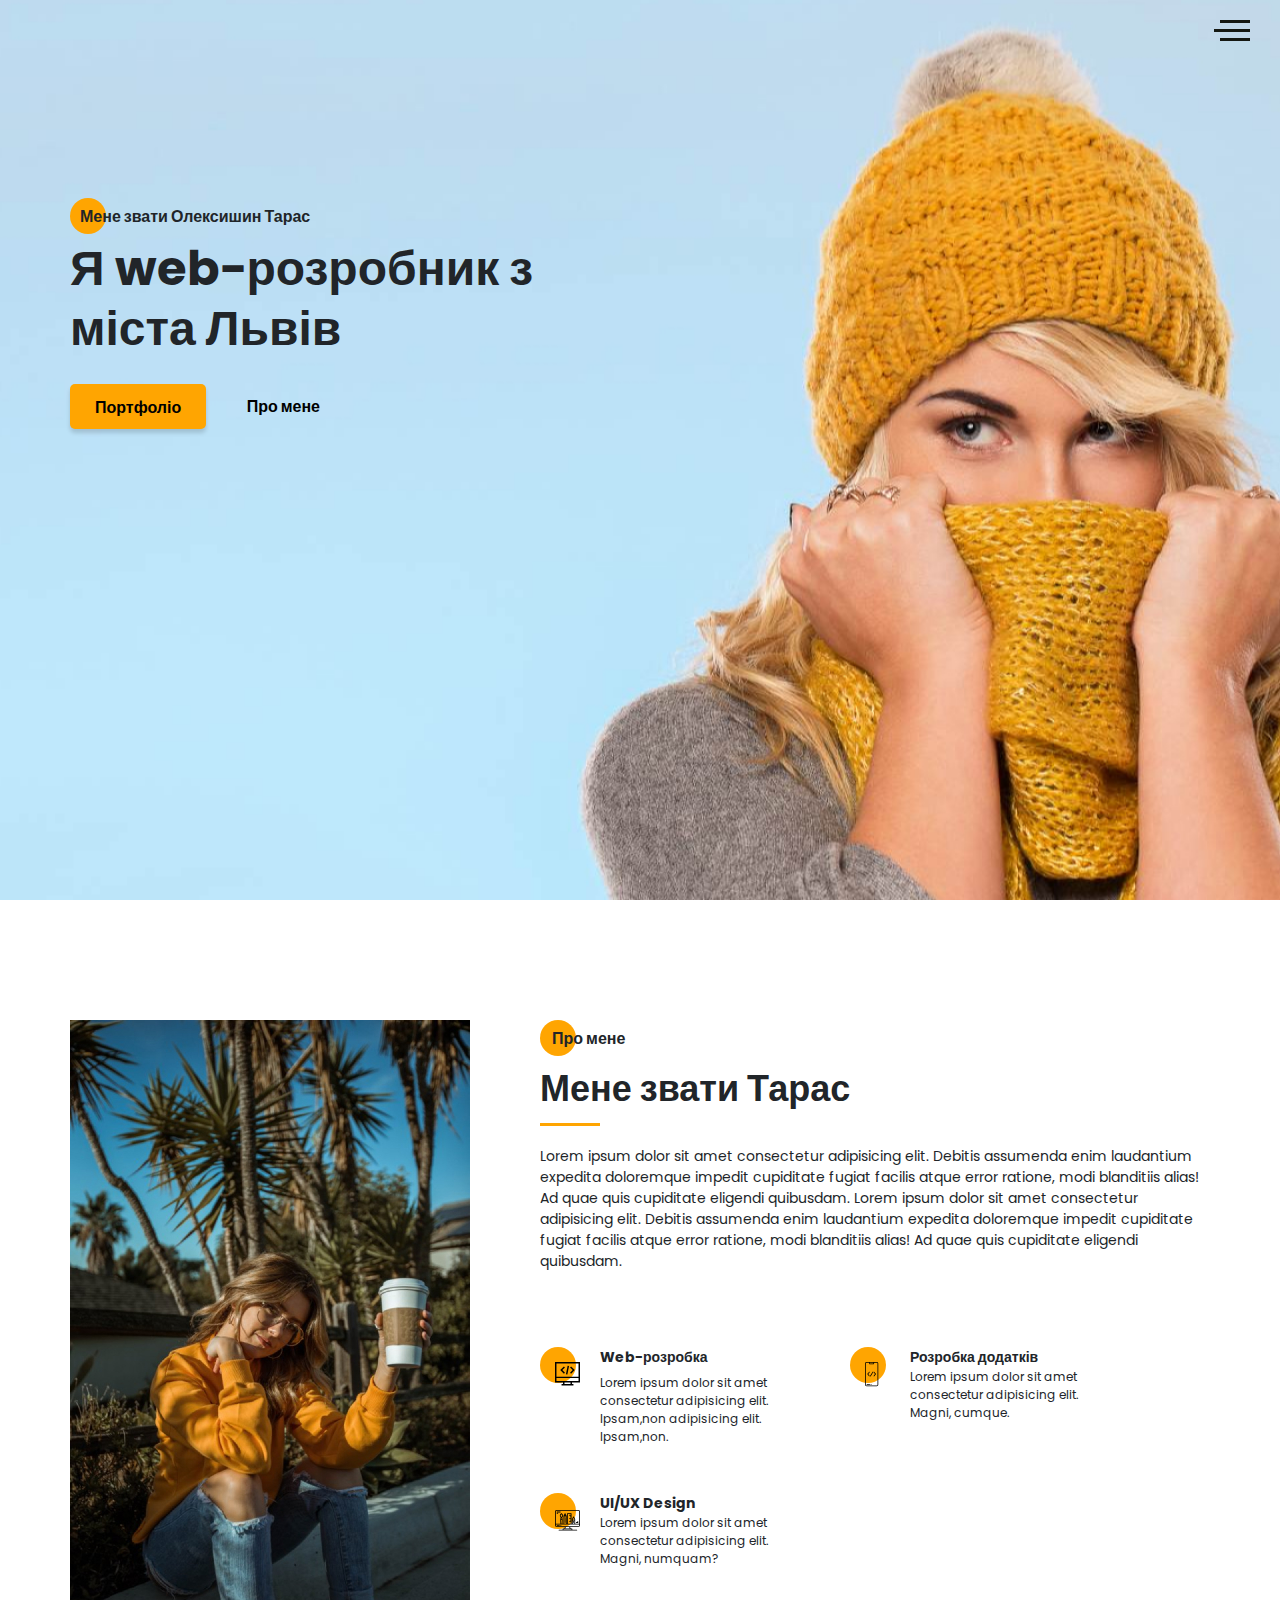
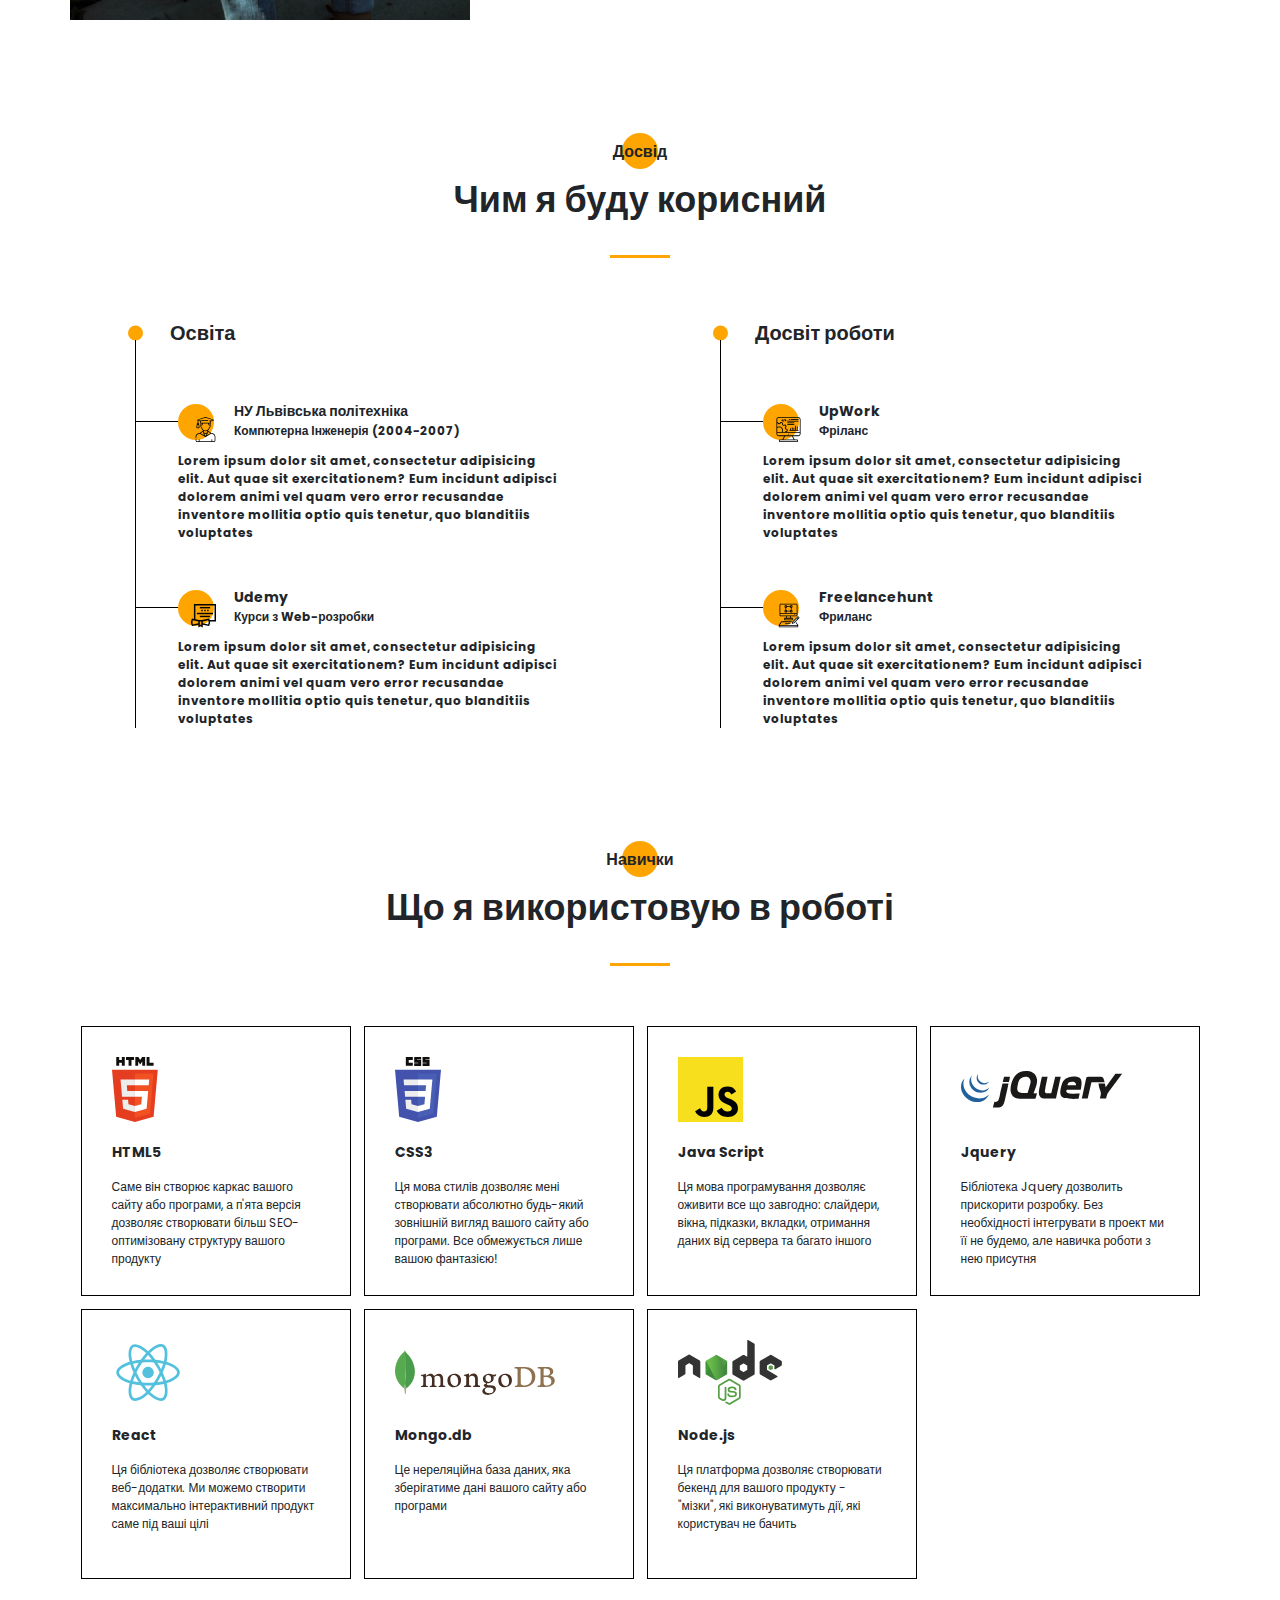
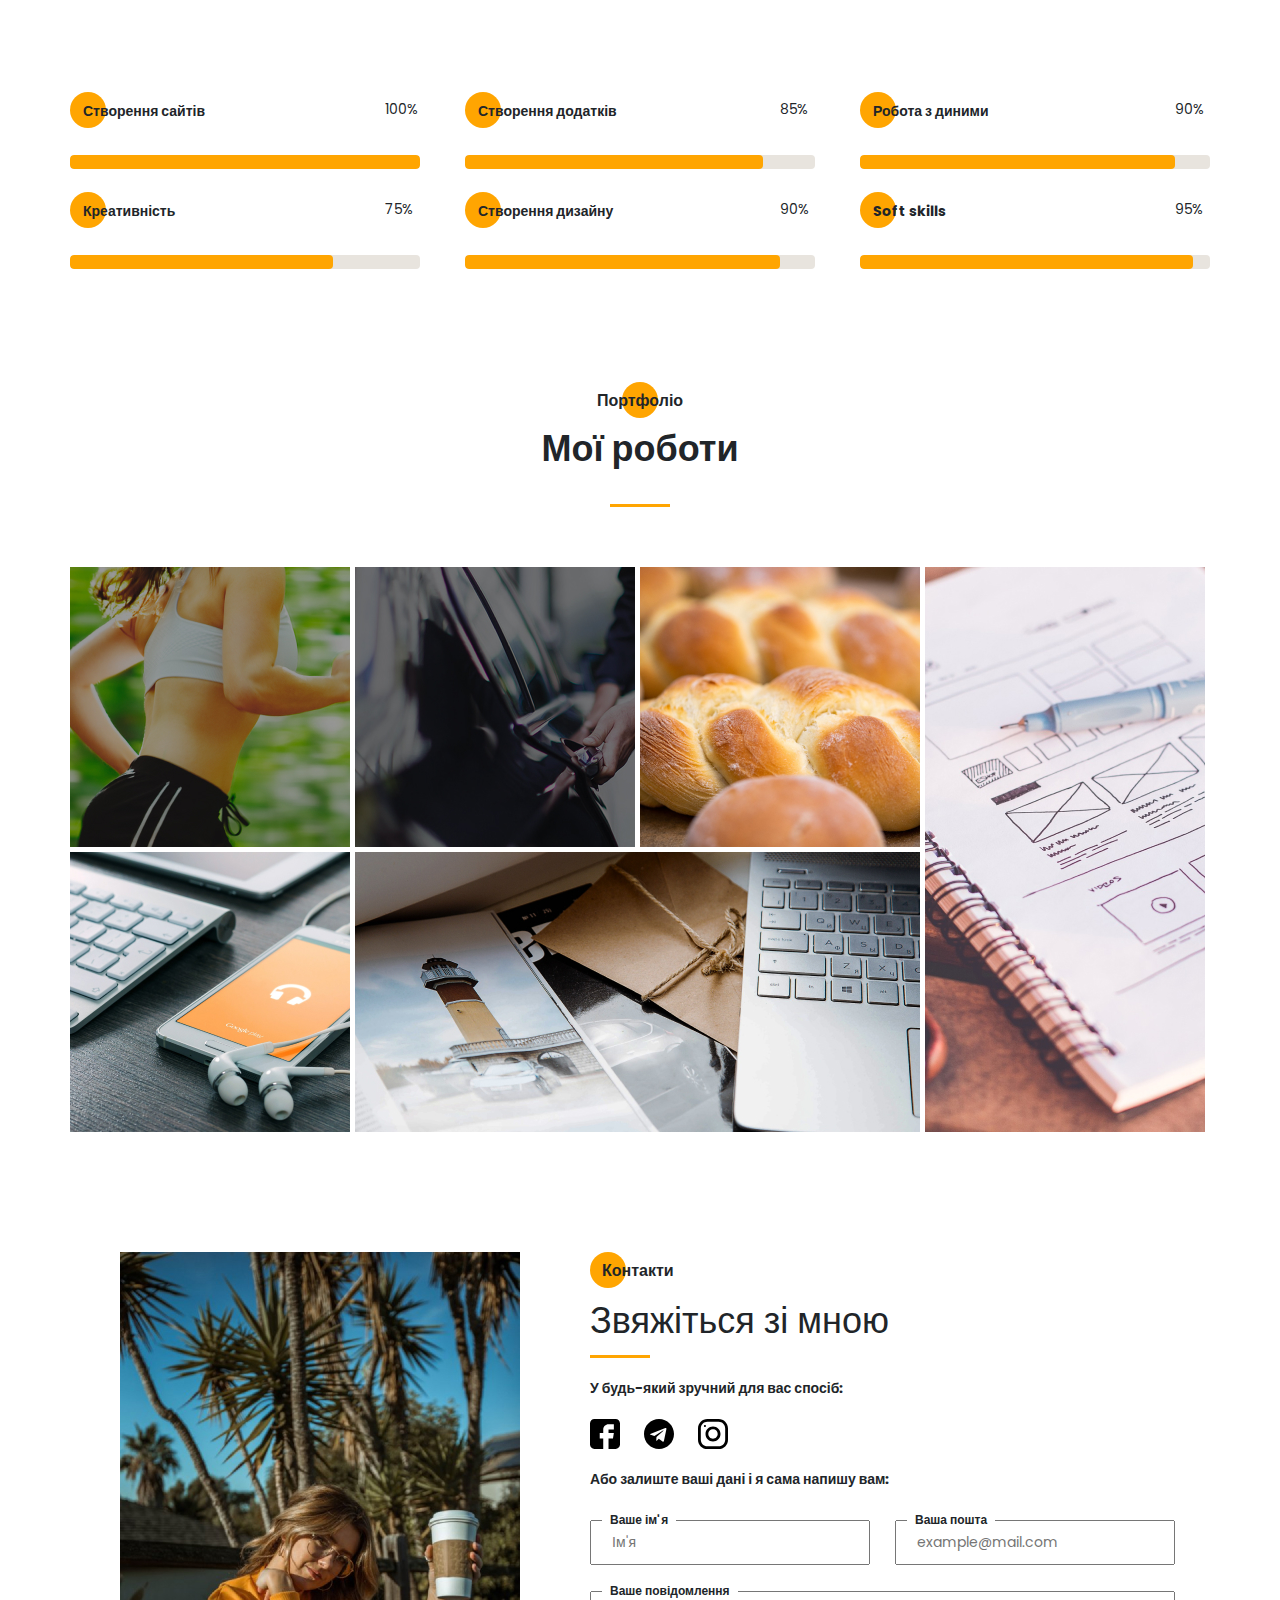
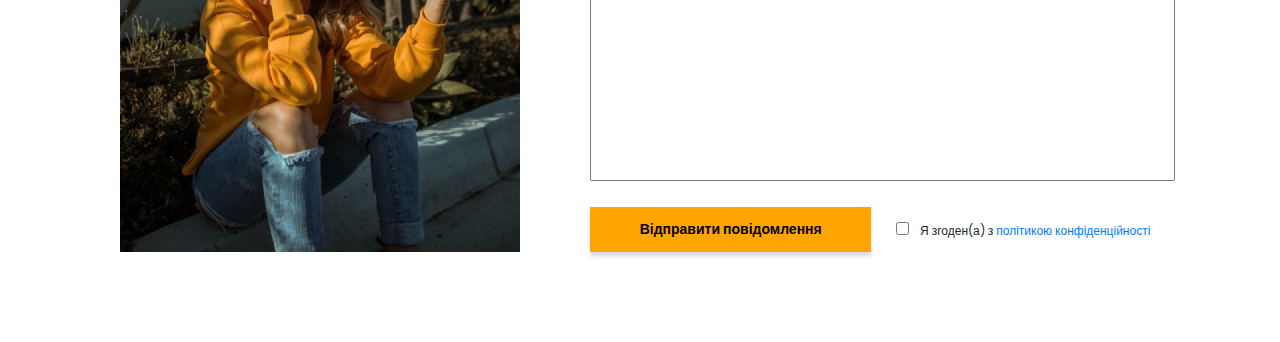
==== index.html @ f0b1cfbb "portfolio push" ====
<!DOCTYPE html>
<html lang="uk">

<head>
  <meta charset="UTF-8">
  <meta name="viewport" content="width=device-width, initial-scale=1.0">
  <meta http-equiv="X-UA-Compatible" content="ie=edge">
  <title>Portfolio</title>
  <meta name="title" content="Мое портфолио">
  <meta name="description" content="Здесь вы сможете ознакомиться с моими работами и узнать больше обо мне">

  <!-- Open Graph / Facebook -->
  <meta property="og:type" content="website">
  <meta property="og:url" content="https://metatags.io/">
  <meta property="og:title" content="Мое портфолио">
  <meta property="og:description" content="Здесь вы сможете ознакомиться с моими работами и узнать больше обо мне">
  <meta property="og:image"
    content="https://metatags.io/assets/meta-tags-16a33a6a8531e519cc0936fbba0ad904e52d35f34a46c97a2c9f6f7dd7d336f2.png">

  <!-- Twitter -->
  <meta property="twitter:card" content="summary_large_image">
  <meta property="twitter:url" content="https://metatags.io/">
  <meta property="twitter:title" content="Мое портфолио">
  <meta property="twitter:description" content="Здесь вы сможете ознакомиться с моими работами и узнать больше обо мне">
  <meta property="twitter:image"
    content="https://metatags.io/assets/meta-tags-16a33a6a8531e519cc0936fbba0ad904e52d35f34a46c97a2c9f6f7dd7d336f2.png">

  <!-- Favicon  -->
  <link rel="apple-touch-icon" sizes="57x57" href="icons/favicon//apple-icon-57x57.png">
  <link rel="apple-touch-icon" sizes="60x60" href="icons/favicon//apple-icon-60x60.png">
  <link rel="apple-touch-icon" sizes="72x72" href="icons/favicon//apple-icon-72x72.png">
  <link rel="apple-touch-icon" sizes="76x76" href="icons/favicon//apple-icon-76x76.png">
  <link rel="apple-touch-icon" sizes="114x114" href="icons/favicon//apple-icon-114x114.png">
  <link rel="apple-touch-icon" sizes="120x120" href="icons/favicon//apple-icon-120x120.png">
  <link rel="apple-touch-icon" sizes="144x144" href="icons/favicon//apple-icon-144x144.png">
  <link rel="apple-touch-icon" sizes="152x152" href="icons/favicon//apple-icon-152x152.png">
  <link rel="apple-touch-icon" sizes="180x180" href="icons/favicon//apple-icon-180x180.png">
  <link rel="icon" type="image/png" sizes="192x192" href="icons/favicon//android-icon-192x192.png">
  <link rel="icon" type="image/png" sizes="32x32" href="icons/favicon//favicon-32x32.png">
  <link rel="icon" type="image/png" sizes="96x96" href="icons/favicon//favicon-96x96.png">
  <link rel="icon" type="image/png" sizes="16x16" href="icons/favicon//favicon-16x16.png">
  <link rel="manifest" href="icons/favicon//manifest.json">
  <meta name="msapplication-TileColor" content="#ffffff">
  <meta name="msapplication-TileImage" content="icons/favicon//ms-icon-144x144.png">
  <meta name="theme-color" content="#ffffff">

  <link rel="stylesheet" href="css/style.min.css">
</head>

<body>
  <aside class="sidepanel">
    <a href="#" class="sidepanel__link" target="_blank">
      <img src="icons/social/github.svg" alt="github">
    </a>
    <a href="#" class="sidepanel__link" target="_blank">
      <img src="icons/social/instagram.svg" alt="inctagram">
    </a>
    <a href="#" class="sidepanel__link" target="_blank">
      <img src="icons/social/facebook.svg" alt="facebook">
    </a>
    <div class="sidepanel__decorator"></div>
    <div class="sidepanel__text"><span>Соціальні мережі</span></div>
  </aside>

  <div class="menu">
    <div class="menu__block">
      <div class="menu__close">
        <svg width="29" height="30" viewBox="0 0 29 30" fill="none" xmlns="http://www.w3.org/2000/svg">
          <path
            d="M17.1568 14.5231L28.4489 3.23075C29.1837 2.49623 29.1837 1.30861 28.4489 0.574085C27.7144 -0.160437 26.5267 -0.160437 25.7922 0.574085L14.4998 11.8665L3.20781 0.574085C2.47295 -0.160437 1.28567 -0.160437 0.551149 0.574085C-0.183716 1.30861 -0.183716 2.49623 0.551149 3.23075L11.8432 14.5231L0.551149 25.8155C-0.183716 26.55 -0.183716 27.7376 0.551149 28.4721C0.917206 28.8385 1.39852 29.0226 1.87948 29.0226C2.36045 29.0226 2.84141 28.8385 3.20781 28.4721L14.4998 17.1798L25.7922 28.4721C26.1586 28.8385 26.6396 29.0226 27.1205 29.0226C27.6015 29.0226 28.0825 28.8385 28.4489 28.4721C29.1837 27.7376 29.1837 26.55 28.4489 25.8155L17.1568 14.5231Z"
            fill="black" />
        </svg>

      </div>
      <nav>
        <ul class="menu__list">
          <li class="menu__item"><a href="#about">Про мене</a></li>
          <li class="menu__item"><a href="#resume">Мій досвід</a></li>
          <li class="menu__item"><a href="#skills">Мої навики</a></li>
          <li class="menu__item"><a href="#portfolio">Мої роботи</a></li>
          <li class="menu__item"><a href="#">Прайс-лист</a></li>
          <li class="menu__item"><a href="#contacts">Контакти</a></li>
        </ul>
      </nav>
      <div class="menu__social">
        <a href="#">
          <svg width="20" height="19" viewBox="0 0 20 19" fill="none" xmlns="http://www.w3.org/2000/svg">
            <path
              d="M10 0C4.475 0 0 4.36167 0 9.74107C0 14.0457 2.865 17.6962 6.8375 18.9832C7.3375 19.0749 7.52083 18.7734 7.52083 18.5148C7.52083 18.2835 7.5125 17.6706 7.50833 16.8585C4.72667 17.4459 4.14 15.5517 4.14 15.5517C3.685 14.4274 3.0275 14.1267 3.0275 14.1267C2.12167 13.5228 3.0975 13.5352 3.0975 13.5352C4.10167 13.603 4.62917 14.5389 4.62917 14.5389C5.52083 16.0283 6.97 15.5979 7.54167 15.3493C7.63167 14.719 7.88917 14.2903 8.175 14.0466C5.95417 13.8029 3.62 12.9652 3.62 9.23304C3.62 8.16988 4.0075 7.30085 4.64917 6.61934C4.53667 6.37317 4.19917 5.3827 4.73667 4.04116C4.73667 4.04116 5.57417 3.78012 7.48667 5.03988C8.28667 4.82345 9.13667 4.71606 9.98667 4.7111C10.8367 4.71606 11.6867 4.82345 12.4867 5.03988C14.3867 3.78012 15.2242 4.04116 15.2242 4.04116C15.7617 5.3827 15.4242 6.37317 15.3242 6.61934C15.9617 7.30085 16.3492 8.16988 16.3492 9.23304C16.3492 12.9752 14.0117 13.7987 11.7867 14.0383C12.1367 14.3307 12.4617 14.928 12.4617 15.8408C12.4617 17.1444 12.4492 18.1918 12.4492 18.5082C12.4492 18.7635 12.6242 19.0683 13.1367 18.9708C17.1375 17.692 20 14.0391 20 9.74107C20 4.36167 15.5225 0 10 0Z"
              fill="#212121" />
          </svg>
        </a>
        <a href="#">
          <svg width="20" height="20" viewBox="0 0 20 20" fill="none" xmlns="http://www.w3.org/2000/svg">
            <path
              d="M13.7495 0L6.24951 0C2.79826 0 -0.000488281 2.79875 -0.000488281 6.25L-0.000488281 13.75C-0.000488281 17.2013 2.79826 20 6.24951 20L13.7495 20C17.2008 20 19.9995 17.2013 19.9995 13.75L19.9995 6.25C19.9995 2.79875 17.2008 0 13.7495 0ZM18.1245 13.75C18.1245 16.1625 16.162 18.125 13.7495 18.125L6.24951 18.125C3.83701 18.125 1.87451 16.1625 1.87451 13.75L1.87451 6.25C1.87451 3.8375 3.83701 1.875 6.24951 1.875L13.7495 1.875C16.162 1.875 18.1245 3.8375 18.1245 6.25L18.1245 13.75Z"
              fill="black" />
            <path
              d="M9.99951 5C7.23826 5 4.99951 7.23875 4.99951 10C4.99951 12.7613 7.23826 15 9.99951 15C12.7608 15 14.9995 12.7613 14.9995 10C14.9995 7.23875 12.7608 5 9.99951 5ZM9.99951 13.125C8.27701 13.125 6.87451 11.7225 6.87451 10C6.87451 8.27625 8.27701 6.875 9.99951 6.875C11.722 6.875 13.1245 8.27625 13.1245 10C13.1245 11.7225 11.722 13.125 9.99951 13.125Z"
              fill="black" />
            <path
              d="M15.3745 5.29123C15.7425 5.29123 16.0408 4.99295 16.0408 4.62499C16.0408 4.25703 15.7425 3.95874 15.3745 3.95874C15.0065 3.95874 14.7083 4.25703 14.7083 4.62499C14.7083 4.99295 15.0065 5.29123 15.3745 5.29123Z"
              fill="black" />
          </svg>
        </a>
        <a href="#">
          <svg width="20" height="20" viewBox="0 0 20 20" fill="none" xmlns="http://www.w3.org/2000/svg">
            <path
              d="M17.0698 0L2.9292 0C1.3139 0 -0.000488281 1.31439 -0.000488281 2.92969L-0.000488281 17.0703C-0.000488281 18.6856 1.3139 20 2.9292 20L8.82764 20L8.82764 12.9297L6.48389 12.9297L6.48389 9.41406L8.82764 9.41406L8.82764 7.03125C8.82764 5.09262 10.4046 3.51563 12.3433 3.51563L15.8979 3.51563L15.8979 7.03125L12.3433 7.03125L12.3433 9.41406L15.8979 9.41406L15.312 12.9297L12.3433 12.9297L12.3433 20L17.0698 20C18.6851 20 19.9995 18.6856 19.9995 17.0703L19.9995 2.92969C19.9995 1.31439 18.6851 0 17.0698 0Z"
              fill="black" />
          </svg>

        </a>
      </div>
    </div>
    <div class="menu__overlay"></div>
  </div>

  <section class="promo">
    <div class="hamburger">
      <span></span>
      <span class="long"></span>
      <span></span>
    </div>

    <div class="container">
      <div class="title promo__subtitle title_fz16">Мене звати Олексишин Тарас</div>
      <h1 class="title title_fz48 promo__title">
        Я web-розробник з міста Львів
      </h1>
      <div class="promo__btns">
        <a href="#" class="promo__link btn">Портфоліо</a>
        <a href="#" class="promo__link ">Про мене</a>
      </div>
    </div>
  </section>

  <section class="about" id="about">
    <div class="container">
      <div class="about__wraper">
        <div class="about__photo">
          <img src="img/main_photo.jpg" alt="my-photo">
        </div>

        <div class="about__descr">
          <h2 class="title title_fz16 about__title">Про мене</h2>
          <div class="title title_fz36 about__subtitle ">Мене звати Тарас</div>
          <div class="divider"></div>
          <p class="about__text">
            Lorem ipsum dolor sit amet consectetur adipisicing elit. Debitis assumenda
            enim laudantium expedita doloremque impedit cupiditate fugiat facilis atque error ratione, modi
            blanditiis alias! Ad quae quis cupiditate eligendi quibusdam. Lorem ipsum dolor sit amet
            consectetur adipisicing elit. Debitis assumenda
            enim laudantium expedita doloremque impedit cupiditate fugiat facilis atque error ratione, modi
            blanditiis alias! Ad quae quis cupiditate eligendi quibusdam.
          </p>
        </div>

        <div class="about__skills">
          <div class="about__skills-item">
            <div class="about__skills-circle">
              <img src="icons/about_me/web_development.svg" alt="web-dev">
            </div>
            <div>
              <h3 class="title title_fz14 about__skills-title">Web-розробка</h3>
              <p class="about__skills-text">
                Lorem ipsum dolor sit amet consectetur adipisicing elit. Ipsam,non adipisicing elit.
                Ipsam,non.
              </p>
            </div>
          </div>
          <div class="about__skills-item">
            <div class="about__skills-circle">
              <img src="icons/about_me/mobile_dev.svg" alt="mobile-dev">
            </div>
            <div>
              <h3 class="title title_fz14">Розробка додатків</h3>
              <p class="about__skills-text">Lorem ipsum dolor sit amet consectetur adipisicing elit. Magni,
                cumque.</p>
            </div>
          </div>
          <div class="about__skills-item">
            <div class="about__skills-circle">
              <img src="icons/about_me/design.svg" alt="design">
            </div>
            <div>
              <h3 class="title title_fz14">UI/UX Design</h3>
              <p class="about__skills-text">Lorem ipsum dolor sit amet consectetur adipisicing elit. Magni,
                numquam?</p>
            </div>
          </div>
        </div>
      </div>
    </div>
  </section>

  <section class="resume" id="resume">
    <div class="container">
      <h2 class="title title_fz16 title_center">Досвід</h2>
      <div class="title title_fz36 title_subtitle-center">Чим я буду корисний</div>
      <div class="divider"></div>

      <div class="resume__wraper">
        <div class="resume__column">
          <h3 class="title title_fz20 resume__column-title">
            Освіта
          </h3>
          <ul>
            <li>
              <div class="resume__item">
                <div class="resume__item-head">
                  <div class="resume__item-icon">
                    <img src="icons/experience/university.svg" alt="university">
                  </div>
                  <div>
                    <h4 class="title title_fz14">НУ Львівська політехніка</h4>
                    <div class="title title_fz12">Компютерна Інженерія (2004-2007)</div>
                  </div>
                </div>
                <div class="resume__item-body">
                  Lorem ipsum dolor sit amet, consectetur adipisicing elit. Aut quae sit
                  exercitationem? Eum incidunt adipisci dolorem animi vel quam vero error
                  recusandae inventore mollitia optio quis tenetur, quo blanditiis voluptates
                </div>
              </div>
            </li>
            <li>
              <div class="resume__item">
                <div class="resume__item-head">
                  <div class="resume__item-icon">
                    <img src="icons/experience/courses.svg" alt="courses">
                  </div>
                  <div>
                    <h4 class="title title_fz14">Udemy</h4>
                    <div class="title title_fz12">Курси з Web-розробки</div>
                  </div>
                </div>
                <div class="resume__item-body">
                  Lorem ipsum dolor sit amet, consectetur adipisicing elit. Aut quae sit
                  exercitationem? Eum incidunt adipisci dolorem animi vel quam vero error
                  recusandae inventore mollitia optio quis tenetur, quo blanditiis voluptates
                </div>
              </div>
            </li>
          </ul>
        </div>

        <div class="resume__column">
          <h3 class="title title_fz20 resume__column-title">Досвіт роботи</h3>
          <ul>
            <li>
              <div class="resume__item">
                <div class="resume__item-head">
                  <div class="resume__item-icon">
                    <img src="icons/experience/developer.svg" alt="developer">
                  </div>
                  <div>
                    <h4 class="title title_fz14">UpWork</h4>
                    <div class="title title_fz12">Фріланс</div>
                  </div>
                </div>
                <div class="resume__item-body">
                  Lorem ipsum dolor sit amet, consectetur adipisicing elit. Aut quae sit
                  exercitationem? Eum incidunt adipisci dolorem animi vel quam vero error
                  recusandae inventore mollitia optio quis tenetur, quo blanditiis voluptates
                </div>
              </div>
            </li>
            <li>
              <div class="resume__item">
                <div class="resume__item-head">
                  <div class="resume__item-icon">
                    <img src="icons/experience/designer.svg" alt="designer">
                  </div>
                  <div>
                    <h4 class="title title_fz14">Freelancehunt</h4>
                    <div class="title title_fz12">Фриланс</div>
                  </div>
                </div>
                <div class="resume__item-body">
                  Lorem ipsum dolor sit amet, consectetur adipisicing elit. Aut quae sit
                  exercitationem? Eum incidunt adipisci dolorem animi vel quam vero error
                  recusandae inventore mollitia optio quis tenetur, quo blanditiis voluptates
                </div>
              </div>
            </li>
          </ul>
        </div>
      </div>
    </div>
  </section>

  <section class="skills" id="skills">
    <div class="container">
      <h2 class="title title_fz16 title_center">Навички</h2>
      <div class="title title_fz36 title_subtitle-center">Що я використовую в роботі</div>
      <div class="divider"></div>

      <div class="skills__items">
        <div class="skills__item">
          <div class="skills__item-img">
            <img src="icons/skills/html5.svg" alt="html5">
          </div>
          <h3 class="title title_fz14">HTML5</h3>
          <p>
            Саме він створює каркас вашого сайту або програми, а п'ята версія дозволяє створювати більш
            SEO-оптимізовану структуру вашого продукту
          </p>
        </div>
        <div class="skills__item">
          <div class="skills__item-img">
            <img src="icons/skills/css3.svg" alt="css3">
          </div>
          <h3 class="title title_fz14">CSS3</h3>
          <p>
            Ця мова стилів дозволяє мені створювати абсолютно будь-який зовнішній вигляд вашого сайту або
            програми. Все обмежується лише вашою фантазією!
          </p>
        </div>
        <div class="skills__item">
          <div class="skills__item-img">
            <img src="icons/skills/js.svg" alt="Java Script">
          </div>
          <h3 class="title title_fz14">Java Script</h3>
          <p>
            Ця мова програмування дозволяє оживити все що завгодно: слайдери, вікна, підказки, вкладки,
            отримання даних від сервера та багато іншого
          </p>
        </div>
        <div class="skills__item">
          <div class="skills__item-img">
            <img src="icons/skills/jquery.svg" alt="jquery">
          </div>
          <h3 class="title title_fz14">Jquery</h3>
          <p>
            Бібліотека Jquery дозволить прискорити розробку. Без необхідності інтегрувати в проект ми її не
            будемо, але навичка роботи з нею присутня
          </p>
        </div>
        <div class="skills__item">
          <div class="skills__item-img">
            <img src="icons/skills/react.svg" alt="react">
          </div>
          <h3 class="title title_fz14">React</h3>
          <p>
            Ця бібліотека дозволяє створювати веб-додатки. Ми можемо створити максимально інтерактивний
            продукт саме під ваші цілі
          </p>
        </div>
        <div class="skills__item">
          <div class="skills__item-img">
            <img src="icons/skills/mongo.db.svg" alt="mongo.db">
          </div>
          <h3 class="title title_fz14">Mongo.db</h3>
          <p>
            Це нереляційна база даних, яка зберігатиме дані вашого сайту або програми
          </p>
        </div>
        <div class="skills__item">
          <div class="skills__item-img">
            <img src="icons/skills/node.js.svg" alt="node.js">
          </div>
          <h3 class="title title_fz14">Node.js</h3>
          <p>
            Ця платформа дозволяє створювати бекенд для вашого продукту - "мізки", які виконуватимуть дії,
            які користувач не бачить
          </p>
        </div>
      </div>

      <div class="skills__ratings">
        <div class="skills__ratings-item">
          <div class="title title_fz14 skills__ratings-title"> Створення сайтів</div>
          <div class="skills__ratings-counter">100%</div>
          <div class="skills__ratings-line">
            <span></span>
          </div>
        </div>
        <div class="skills__ratings-item">
          <div class="title title_fz14 skills__ratings-title"> Створення додатків</div>
          <div class="skills__ratings-counter">85%</div>
          <div class="skills__ratings-line">
            <span></span>
          </div>
        </div>
        <div class="skills__ratings-item">
          <div class="title title_fz14 skills__ratings-title"> Робота з диними</div>
          <div class="skills__ratings-counter">90%</div>
          <div class="skills__ratings-line">
            <span></span>
          </div>
        </div>
        <div class="skills__ratings-item">
          <div class="title title_fz14 skills__ratings-title"> Креативність</div>
          <div class="skills__ratings-counter">75%</div>
          <div class="skills__ratings-line">
            <span></span>
          </div>
        </div>
        <div class="skills__ratings-item">
          <div class="title title_fz14 skills__ratings-title"> Створення дизайну</div>
          <div class="skills__ratings-counter">90%</div>
          <div class="skills__ratings-line">
            <span></span>
          </div>
        </div>
        <div class="skills__ratings-item">
          <div class="title title_fz14 skills__ratings-title"> Soft skills</div>
          <div class="skills__ratings-counter">95%</div>
          <div class="skills__ratings-line">
            <span></span>
          </div>
        </div>
      </div>
    </div>
  </section>

  <section class="portfolio" id="portfolio">
    <div class="container">
      <h2 class="title title_fz16 title_center">Портфоліо</h2>
      <div class="title title_fz36 title_subtitle-center">Мої роботи</div>
      <div class="divider"></div>

      <div class="portfolio__wraper">
        <a href="#" class="portfolio__item">
          <img src="img/works/pulse.jpg" alt="pulse">
        </a>
        <a href="#" class="portfolio__item">
          <img src="img/works/uber.jpg" alt="uber">
        </a>
        <a href="#" class="portfolio__item">
          <img src="img/works/bread.jpg" alt="bread">
        </a>
        <a href="#" class="portfolio__item vertical">
          <img src="img/works/plans.jpg" alt="plans">
        </a>
        <a href="#" class="portfolio__item">
          <img src="img/works/ipad.jpg" alt="ipad">
        </a>
        <a href="#" class="portfolio__item horizontal">
          <img src="img/works/mac.jpg" alt="mac">
        </a>
      </div>
    </div>
  </section>

  <section class="contacts" id="contacts">
    <div class="container">

      <div class="contacts__wraper">

        <div class="contacts__photo">
          <img src="img/main_photo.jpg" alt="my-photo">
        </div>

        <div class="contacts__descr">
          <h2 class="title title_fz16 contacts__title">Контакти</h2>
          <div class="title title_fz36 contacts__subtitle ">Звяжіться зі мною</div>
          <div class="divider"></div>

          <div class="title title_fz14 contacts__text">
            У будь-який зручний для вас спосіб:
          </div>
          <div class="contacts__social">
            <a href="#" class="contacts__link">
              <img src="icons/social/facebook.svg" alt="facebook">
            </a>
            <a href="#" class="contacts__link">
              <img src="icons/social/telegram.svg" alt="telegram">
            </a>
            <a href="#" class="contacts__link">
              <img src="icons/social/instagram.svg" alt="instagram">
            </a>
          </div>

          <div class="title title_fz14 contacts__text">
            Або залиште ваші дані і я сама напишу вам:
          </div>

          <form action="#" class="contacts__form">
            <div class="contacts__input">
              <input required name="name" type="text" id="name" placeholder="Ім'я">
              <label for="name">Ваше ім'я</label>
            </div>
            <div class="contacts__input">
              <input required name="email" type="email" id="email" placeholder="example@mail.com">
              <label for="email">Ваша пошта</label>
            </div>
            <div class="contacts__textarea">
              <textarea name="text" id="text"></textarea>
              <label for="text">Ваше повідомлення</label>
            </div>
            <div class="contacts__triggers">
              <button class="contacts__btn btn">
                Відправити повідомлення
              </button>
              <div class="contacts__policy">
                <input required type="checkbox" name="checkbox" id="checkbox">
                <span>Я згоден(а) з</span>
                <a href="/policy.html" target="_blank" rel="noopener noreferrer">політикою
                  конфіденційності</a>
              </div>
            </div>
          </form>
        </div>
      </div>

    </div>
  </section>

  <script src="js/main.min.js"></script>
</body>

</html>
---- css/style.min.css ----
/*!
 * Bootstrap Reboot v4.3.1 (https://getbootstrap.com/)
 * Copyright 2011-2019 The Bootstrap Authors
 * Copyright 2011-2019 Twitter, Inc.
 * Licensed under MIT (https://github.com/twbs/bootstrap/blob/master/LICENSE)
 * Forked from Normalize.css, licensed MIT (https://github.com/necolas/normalize.css/blob/master/LICENSE.md)
 */
@import url("https://fonts.googleapis.com/css2?family=Poppins:wght@500;700&display=swap");
*, ::after, ::before {
  -webkit-box-sizing: border-box;
          box-sizing: border-box;
}

html {
  font-family: sans-serif;
  line-height: 1.15;
  -webkit-text-size-adjust: 100%;
  -webkit-tap-highlight-color: transparent;
}

article, aside, figcaption, figure, footer, header, hgroup, main, nav, section {
  display: block;
}

body {
  margin: 0;
  font-family: -apple-system, BlinkMacSystemFont, "Segoe UI", Roboto, "Helvetica Neue", Arial, "Noto Sans", sans-serif, "Apple Color Emoji", "Segoe UI Emoji", "Segoe UI Symbol", "Noto Color Emoji";
  font-size: 1rem;
  font-weight: 400;
  line-height: 1.5;
  color: #212529;
  text-align: left;
  background-color: #fff;
}

[tabindex="-1"]:focus {
  outline: 0 !important;
}

hr {
  -webkit-box-sizing: content-box;
          box-sizing: content-box;
  height: 0;
  overflow: visible;
}

h1, h2, h3, h4, h5, h6 {
  margin-top: 0;
  margin-bottom: 0.5rem;
}

p {
  margin-top: 0;
  margin-bottom: 1rem;
}

abbr[data-original-title], abbr[title] {
  text-decoration: underline;
  -webkit-text-decoration: underline dotted;
  text-decoration: underline dotted;
  cursor: help;
  border-bottom: 0;
  -webkit-text-decoration-skip-ink: none;
  text-decoration-skip-ink: none;
}

address {
  margin-bottom: 1rem;
  font-style: normal;
  line-height: inherit;
}

dl, ol, ul {
  margin-top: 0;
  margin-bottom: 1rem;
}

ol ol, ol ul, ul ol, ul ul {
  margin-bottom: 0;
}

dt {
  font-weight: 700;
}

dd {
  margin-bottom: 0.5rem;
  margin-left: 0;
}

blockquote {
  margin: 0 0 1rem;
}

b, strong {
  font-weight: bolder;
}

small {
  font-size: 80%;
}

sub, sup {
  position: relative;
  font-size: 75%;
  line-height: 0;
  vertical-align: baseline;
}

sub {
  bottom: -0.25em;
}

sup {
  top: -0.5em;
}

a {
  color: #007bff;
  text-decoration: none;
  background-color: transparent;
}

a:hover {
  color: #0056b3;
  text-decoration: underline;
}

a:not([href]):not([tabindex]) {
  color: inherit;
  text-decoration: none;
}

a:not([href]):not([tabindex]):focus, a:not([href]):not([tabindex]):hover {
  color: inherit;
  text-decoration: none;
}

a:not([href]):not([tabindex]):focus {
  outline: 0;
}

code, kbd, pre, samp {
  font-family: SFMono-Regular, Menlo, Monaco, Consolas, "Liberation Mono", "Courier New", monospace;
  font-size: 1em;
}

pre {
  margin-top: 0;
  margin-bottom: 1rem;
  overflow: auto;
}

figure {
  margin: 0 0 1rem;
}

img {
  vertical-align: middle;
  border-style: none;
}

svg {
  overflow: hidden;
  vertical-align: middle;
}

table {
  border-collapse: collapse;
}

caption {
  padding-top: 0.75rem;
  padding-bottom: 0.75rem;
  color: #6c757d;
  text-align: left;
  caption-side: bottom;
}

th {
  text-align: inherit;
}

label {
  display: inline-block;
  margin-bottom: 0.5rem;
}

button {
  border-radius: 0;
}

button:focus {
  outline: 1px dotted;
  outline: 5px auto -webkit-focus-ring-color;
}

button, input, optgroup, select, textarea {
  margin: 0;
  font-family: inherit;
  font-size: inherit;
  line-height: inherit;
}

button, input {
  overflow: visible;
}

button, select {
  text-transform: none;
}

select {
  word-wrap: normal;
}

[type=button], [type=reset], [type=submit], button {
  -webkit-appearance: button;
}

[type=button]:not(:disabled), [type=reset]:not(:disabled), [type=submit]:not(:disabled), button:not(:disabled) {
  cursor: pointer;
}

[type=button]::-moz-focus-inner, [type=reset]::-moz-focus-inner, [type=submit]::-moz-focus-inner, button::-moz-focus-inner {
  padding: 0;
  border-style: none;
}

input[type=checkbox], input[type=radio] {
  -webkit-box-sizing: border-box;
          box-sizing: border-box;
  padding: 0;
}

input[type=date], input[type=datetime-local], input[type=month], input[type=time] {
  -webkit-appearance: listbox;
}

textarea {
  overflow: auto;
  resize: vertical;
}

fieldset {
  min-width: 0;
  padding: 0;
  margin: 0;
  border: 0;
}

legend {
  display: block;
  width: 100%;
  max-width: 100%;
  padding: 0;
  margin-bottom: 0.5rem;
  font-size: 1.5rem;
  line-height: inherit;
  color: inherit;
  white-space: normal;
}

progress {
  vertical-align: baseline;
}

[type=number]::-webkit-inner-spin-button, [type=number]::-webkit-outer-spin-button {
  height: auto;
}

[type=search] {
  outline-offset: -2px;
  -webkit-appearance: none;
}

[type=search]::-webkit-search-decoration {
  -webkit-appearance: none;
}

::-webkit-file-upload-button {
  font: inherit;
  -webkit-appearance: button;
}

output {
  display: inline-block;
}

summary {
  display: list-item;
  cursor: pointer;
}

template {
  display: none;
}

[hidden] {
  display: none !important;
}

* {
  font-family: "Poppins", sans-serif;
  margin: 0;
  padding: 0;
  -webkit-box-sizing: border-box;
          box-sizing: border-box;
}

.container {
  width: 1140px;
  margin: 0 auto;
}

.divider {
  width: 60px;
  height: 3px;
  background-color: #FFA501;
  margin: 25px auto 0;
}

.promo {
  min-height: 100vh;
  position: relative;
  background: url("../img/main_bg.jpg") no-repeat 50%/cover;
  padding-top: 205px;
}
.promo__title {
  margin-top: 10px;
  width: 535px;
}
.promo__subtitle {
  padding-left: 10px;
  position: relative;
  z-index: 2;
}
.promo__subtitle:before {
  content: "";
  position: absolute;
  left: 0;
  top: -30%;
  width: 36px;
  height: 36px;
  border-radius: 50%;
  background: #FFA501;
  z-index: -1;
}
.promo__btns {
  margin-top: 25px;
  width: 250px;
  display: -webkit-box;
  display: -ms-flexbox;
  display: flex;
  -webkit-box-align: center;
      -ms-flex-align: center;
          align-items: center;
  -webkit-box-pack: justify;
      -ms-flex-pack: justify;
          justify-content: space-between;
}
.promo__link {
  color: #000;
  font-weight: bold;
  border-radius: 5px;
}
.promo__link:hover {
  color: #000;
  text-decoration: none;
  scale: 1.01;
}

.title {
  font-weight: bold;
  font-size: 36px;
  line-height: 60px;
}
.title_fz12 {
  font-size: 12px;
  line-height: 18px;
}
.title_fz14 {
  font-size: 14px;
  line-height: 21px;
  margin-bottom: 0;
}
.title_fz16 {
  font-size: 16px;
  line-height: 24px;
}
.title_fz20 {
  font-size: 20px;
  line-height: 30px;
}
.title_fz36 {
  font-size: 36px;
}
.title_fz48 {
  font-size: 48px;
}
.title_center {
  margin-bottom: 6px;
  text-align: center;
  position: relative;
}
.title_center:before {
  content: "";
  position: absolute;
  left: 0;
  top: -30%;
  width: 36px;
  height: 36px;
  border-radius: 50%;
  background: #FFA501;
  z-index: -1;
}
.title_center:before {
  left: 50%;
  -webkit-transform: translateX(-50%);
      -ms-transform: translateX(-50%);
          transform: translateX(-50%);
}
.title_subtitle-center {
  text-align: center;
}

.btn {
  padding: 12px 25px;
  height: 45px;
  background: #FFA501;
  -webkit-box-shadow: 0px 4px 4px rgba(0, 0, 0, 0.15);
          box-shadow: 0px 4px 4px rgba(0, 0, 0, 0.15);
}

.sidepanel {
  position: fixed;
  top: 200px;
  left: 50px;
  display: -webkit-box;
  display: -ms-flexbox;
  display: flex;
  -webkit-box-orient: vertical;
  -webkit-box-direction: normal;
      -ms-flex-direction: column;
          flex-direction: column;
  -webkit-box-pack: justify;
      -ms-flex-pack: justify;
          justify-content: space-between;
  -webkit-box-align: center;
      -ms-flex-align: center;
          align-items: center;
  height: 340px;
  width: 25px;
  z-index: 1;
}
.sidepanel__link:hover {
  scale: 1.1;
}
.sidepanel__decorator {
  width: 2px;
  height: 70px;
  background: #000;
}
.sidepanel__text {
  font-weight: 700;
  font-size: 16px;
  height: 150px;
  width: 25px;
}
.sidepanel__text span {
  display: block;
  -webkit-transform: rotate(-90deg) translate(-40%, -258%);
      -ms-transform: rotate(-90deg) translate(-40%, -258%);
          transform: rotate(-90deg) translate(-40%, -258%);
  width: 150px;
}

.hamburger {
  position: absolute;
  top: 20px;
  right: 30px;
  height: 21px;
  display: -webkit-box;
  display: -ms-flexbox;
  display: flex;
  -webkit-box-orient: vertical;
  -webkit-box-direction: normal;
      -ms-flex-direction: column;
          flex-direction: column;
  -webkit-box-pack: justify;
      -ms-flex-pack: justify;
          justify-content: space-between;
  -webkit-box-align: end;
      -ms-flex-align: end;
          align-items: flex-end;
  cursor: pointer;
}
.hamburger span {
  display: block;
  width: 30px;
  height: 3px;
  background: #151812;
}
.hamburger span.long {
  width: 36px;
}

.menu {
  position: fixed;
  top: 0;
  left: -100%;
  width: 100%;
  height: 100vh;
  z-index: 5;
  visibility: hidden;
  opacity: 0;
  -webkit-transition: all 0.6s;
  -o-transition: all 0.6s;
  transition: all 0.6s;
}
.menu.active {
  left: 0;
  visibility: visible;
  opacity: 1;
}
.menu__block {
  position: relative;
  width: 350px;
  height: 100%;
  padding: 140px 0 0 40px;
  background-color: #FFA501;
  -webkit-transition: all 0.6s;
  -o-transition: all 0.6s;
  transition: all 0.6s;
  z-index: 7;
}
.menu__close {
  position: absolute;
  top: 25px;
  right: 25px;
  cursor: pointer;
}
.menu__list {
  list-style-type: none;
  padding-left: 35px;
}
.menu__item {
  width: -webkit-max-content;
  width: -moz-max-content;
  width: max-content;
  position: relative;
  font-weight: 700;
  font-size: 24px;
  line-height: 36px;
  margin-bottom: 15px;
}
.menu__item:before {
  -webkit-transition: background 0.6s;
  -o-transition: background 0.6s;
  transition: background 0.6s;
  content: "";
  position: absolute;
  left: -35px;
  top: 30%;
  width: 15px;
  height: 15px;
  border: 1px solid #000000;
  border-radius: 100%;
}
.menu__item:hover:before {
  background: #fff;
}
.menu__item a {
  color: #FFF;
}
.menu__social {
  width: 90px;
  position: absolute;
  right: 50%;
  -webkit-transform: translateX(50%);
      -ms-transform: translateX(50%);
          transform: translateX(50%);
  bottom: 50px;
  display: -webkit-box;
  display: -ms-flexbox;
  display: flex;
  -webkit-box-pack: justify;
      -ms-flex-pack: justify;
          justify-content: space-between;
}
.menu__overlay {
  position: fixed;
  top: 0;
  left: 0;
  width: 100%;
  height: 100%;
  background-color: #fff;
  opacity: 0.75;
}

.about {
  padding-top: 120px;
}
.about__wraper {
  display: grid;
  grid-template-columns: 400px 670px;
  grid-template-rows: minmax(245px, auto) minmax(255px, auto);
  grid-auto-rows: minmax(245px, auto);
  -webkit-column-gap: 70px;
     -moz-column-gap: 70px;
          column-gap: 70px;
  row-gap: 40px;
}
.about__photo {
  grid-row: 1/3;
}
.about__photo img {
  width: 100%;
  height: 100%;
  -o-object-fit: cover;
     object-fit: cover;
}
.about__descr {
  padding-top: 7px;
}
.about__descr .divider {
  margin-top: 4px;
  margin-left: 0;
}
.about__title {
  padding-left: 12px;
  position: relative;
}
.about__title:before {
  content: "";
  position: absolute;
  left: 0;
  top: -30%;
  width: 36px;
  height: 36px;
  border-radius: 50%;
  background: #FFA501;
  z-index: -1;
}
.about__text {
  margin-top: 20px;
  font-size: 14px;
  line-height: 21px;
}
.about__skills {
  display: grid;
  grid-template: repeat(2, minmax(115px, auto))/repeat(2, 260px);
  grid-auto-rows: 1fr;
  -webkit-column-gap: 50px;
     -moz-column-gap: 50px;
          column-gap: 50px;
  row-gap: 20px;
}
.about__skills-title {
  margin-bottom: 6px;
}
.about__skills-text {
  margin: 0;
  font-size: 12px;
  line-height: 18px;
}
.about__skills-item {
  display: grid;
  grid-template-columns: 40px 200px;
  -webkit-column-gap: 20px;
     -moz-column-gap: 20px;
          column-gap: 20px;
}
.about__skills-circle {
  position: relative;
  padding: 15px 0 0 15px;
}
.about__skills-circle:before {
  content: "";
  position: absolute;
  left: 0;
  top: -30%;
  width: 36px;
  height: 36px;
  border-radius: 50%;
  background: #FFA501;
  z-index: -1;
}
.about__skills-circle:before {
  top: 0;
}

.resume {
  padding-top: 120px;
}
.resume__wraper {
  padding: 60px 65px 0;
  display: grid;
  grid-template-columns: repeat(2, 425px);
  -webkit-column-gap: 160px;
     -moz-column-gap: 160px;
          column-gap: 160px;
}
.resume__column-title {
  padding-left: 35px;
  position: relative;
}
.resume__column-title::before {
  content: "";
  position: absolute;
  left: -7px;
  top: 50%;
  -webkit-transform: translateY(-50%);
      -ms-transform: translateY(-50%);
          transform: translateY(-50%);
  width: 15px;
  height: 15px;
  background: #FFA501;
  border-radius: 100%;
}
.resume__column ul {
  list-style: none;
  padding-left: 43px;
  margin: 0;
}
.resume__column ul li {
  position: relative;
}
.resume__column ul li::after {
  content: "";
  width: 1px;
  height: calc(100% + 16px);
  position: absolute;
  top: -16px;
  left: -43px;
  background: #000;
}
.resume__column ul li::before {
  content: "";
  width: 43px;
  height: 1px;
  position: absolute;
  top: 65px;
  left: -43px;
  background: #000;
}
.resume__item-head {
  padding-top: 45px;
  display: -webkit-box;
  display: -ms-flexbox;
  display: flex;
}
.resume__item-icon {
  position: relative;
  width: 36px;
  height: 36px;
  margin-right: 20px;
}
.resume__item-icon:before {
  content: "";
  position: absolute;
  left: 0;
  top: -30%;
  width: 36px;
  height: 36px;
  border-radius: 50%;
  background: #FFA501;
  z-index: -1;
}
.resume__item-icon:before {
  top: 3px;
}
.resume__item-icon img {
  position: absolute;
  right: -2px;
  bottom: -5px;
}
.resume__item-body {
  margin-top: 12px;
  font-weight: 700;
  font-size: 12px;
  line-height: 18px;
}

.skills {
  padding-top: 120px;
}
.skills__items {
  margin-top: 60px;
  padding: 0 10px;
  display: grid;
  grid-template-columns: repeat(auto-fit, 270px);
  grid-auto-rows: minmax(270px, auto);
  -webkit-box-pack: center;
      -ms-flex-pack: center;
          justify-content: center;
  gap: 13px;
}
.skills__item {
  border: 1px solid #000000;
  padding: 30px 30px 25px 30px;
}
.skills__item-img {
  display: -webkit-box;
  display: -ms-flexbox;
  display: flex;
  -webkit-box-align: center;
      -ms-flex-align: center;
          align-items: center;
  min-height: 65px;
}
.skills__item h3 {
  margin-top: 20px;
}
.skills__item p {
  margin: 15px 0 0;
  font-size: 12px;
  line-height: 18px;
}
.skills__ratings {
  margin-top: 120px;
  display: grid;
  grid-template-columns: repeat(auto-fit, 350px);
  grid-auto-rows: minmax(70px, auto);
  -webkit-box-pack: center;
      -ms-flex-pack: center;
          justify-content: center;
  gap: 30px 45px;
}
.skills__ratings-item {
  display: grid;
  grid-template: minmax(21px, auto) 14px/200px 35px;
  -webkit-box-pack: justify;
      -ms-flex-pack: justify;
          justify-content: space-between;
  -ms-flex-line-pack: justify;
      align-content: space-between;
}
.skills__ratings-title {
  position: relative;
  padding: 2px 0 0 13px;
}
.skills__ratings-title:before {
  content: "";
  position: absolute;
  left: 0;
  top: -30%;
  width: 36px;
  height: 36px;
  border-radius: 50%;
  background: #FFA501;
  z-index: -1;
}
.skills__ratings-counter {
  font-size: 14px;
  line-height: 21px;
}
.skills__ratings-line {
  width: 100%;
  height: 14px;
  background: #E8E4DE;
  border-radius: 4px;
  grid-column: 1/3;
  overflow: hidden;
}
.skills__ratings-line span {
  display: block;
  height: 100%;
  background-color: #FFA501;
  border-radius: 4px;
}

.portfolio {
  padding-top: 120px;
}
.portfolio__wraper {
  margin-top: 60px;
  display: grid;
  grid-template: repeat(2, 280px)/repeat(4, 280px);
  grid-auto-rows: 280px;
  gap: 5px;
}
.portfolio__wraper .vertical {
  grid-row: 1/3;
  grid-column: 4/5;
}
.portfolio__wraper .horizontal {
  grid-row: 2/3;
  grid-column: 2/4;
}
.portfolio__item {
  -webkit-transition: -webkit-transform 0.5s;
  transition: -webkit-transform 0.5s;
  -o-transition: transform 0.5s;
  transition: transform 0.5s;
  transition: transform 0.5s, -webkit-transform 0.5s;
}
.portfolio__item img {
  width: 100%;
  height: 100%;
  -o-object-fit: cover;
     object-fit: cover;
}
.portfolio__item:hover {
  -webkit-transform: scale(1.05);
      -ms-transform: scale(1.05);
          transform: scale(1.05);
}

.contacts {
  padding: 120px 0 90px 0;
}
.contacts__wraper {
  padding: 0 35px 0 50px;
  display: grid;
  grid-template-columns: 400px 585px;
  -webkit-box-pack: justify;
      -ms-flex-pack: justify;
          justify-content: space-between;
}
.contacts__photo img {
  width: 100%;
  height: 100%;
  -o-object-fit: cover;
     object-fit: cover;
}
.contacts__descr {
  padding-top: 7px;
}
.contacts__descr .divider {
  margin-top: 4px;
  margin-left: 0;
}
.contacts__title {
  padding-left: 12px;
  position: relative;
}
.contacts__title:before {
  content: "";
  position: absolute;
  left: 0;
  top: -30%;
  width: 36px;
  height: 36px;
  border-radius: 50%;
  background: #FFA501;
  z-index: -1;
}
.contacts____title, .contacts__subtitle {
  font-weight: 500;
}
.contacts__text, .contacts__social {
  margin-top: 20px;
}
.contacts__link {
  display: inline-block;
  height: 30px;
  width: 30px;
  margin-right: 20px;
}
.contacts__link:first-child {
  -webkit-transform: rotate(90deg);
      -ms-transform: rotate(90deg);
          transform: rotate(90deg);
}
.contacts__link img {
  width: 100%;
}
.contacts__form {
  margin-top: 30px;
  display: grid;
  grid-template: 45px 190px 45px/repeat(2, 280px);
  -webkit-box-pack: justify;
      -ms-flex-pack: justify;
          justify-content: space-between;
  row-gap: 26px;
}
.contacts__form label {
  position: absolute;
  top: -9px;
  left: 12px;
  height: 18px;
  padding: 0 8px;
  font-size: 12px;
  font-weight: 700;
  background-color: #fff;
  margin-bottom: 0;
}
.contacts__triggers {
  grid-column: 1/3;
  display: grid;
  grid-template-columns: repeat(2, auto);
}
.contacts__policy {
  font-size: 12px;
  line-height: 14px;
  -ms-flex-item-align: center;
      align-self: center;
  justify-self: center;
}
.contacts__policy input {
  margin-right: 8px;
}
.contacts__input {
  position: relative;
}
.contacts__input input {
  height: 100%;
  width: 100%;
  padding: 0 20px;
  font-size: 14px;
}
.contacts__textarea {
  position: relative;
  grid-column: 1/3;
}
.contacts__textarea textarea {
  width: 100%;
  height: 100%;
  resize: none;
  padding: 10px 20px;
  font-size: 14px;
}
.contacts__btn {
  border: none;
  font-weight: bold;
  font-size: 14px;
  line-height: 21px;
}

@media (max-width: 1350px) {
  .sidepanel {
    display: none;
  }
}
@media (max-width: 1200px) {
  .container {
    max-width: 960px;
  }
  .about__wraper {
    grid-template-columns: 400px 520px;
    -webkit-column-gap: 40px;
       -moz-column-gap: 40px;
            column-gap: 40px;
  }
  .about__skills {
    grid-template: repeat(2, minmax(115px, auto))/repeat(2, 250px);
    -webkit-column-gap: 15px;
       -moz-column-gap: 15px;
            column-gap: 15px;
  }
  .resume__wraper {
    padding: 60px 10px 0;
    grid-template-columns: repeat(2, 430px);
    -webkit-column-gap: 90px;
       -moz-column-gap: 90px;
            column-gap: 90px;
  }
  .skills__ratings {
    -webkit-column-gap: 30px;
       -moz-column-gap: 30px;
            column-gap: 30px;
  }
  .portfolio__wraper {
    grid-template-columns: repeat(auto-fit, 280px);
    grid-auto-rows: 280px;
    -webkit-box-pack: center;
        -ms-flex-pack: center;
            justify-content: center;
  }
  .portfolio__wraper .vertical, .portfolio__wraper .horizontal {
    grid-row: unset;
    grid-column: unset;
  }
  .contacts__wraper {
    padding: 0;
    grid-template-columns: 400px 540px;
  }
  .contacts__form {
    grid-template: 45px 190px 45px/repeat(2, 260px);
  }
}
@media (max-width: 992px) {
  .container {
    max-width: 720px;
  }
  .title_fz36 {
    font-size: 30px;
  }
  .about__wraper {
    grid-template-columns: 310px 380px;
    -webkit-column-gap: 30px;
       -moz-column-gap: 30px;
            column-gap: 30px;
  }
  .about__skills {
    grid-template-columns: 380px;
    grid-auto-rows: minmax(110px, auto);
  }
  .about__skills-item {
    grid-template-columns: 40px 320px;
  }
  .resume__wraper {
    grid-template-columns: repeat(2, 320px);
    -webkit-column-gap: 80px;
       -moz-column-gap: 80px;
            column-gap: 80px;
  }
  .skills__ratings {
    grid-template-columns: repeat(auto-fit, 320px);
  }
  .contacts__wraper {
    grid-template-columns: 530px;
    -webkit-box-pack: center;
        -ms-flex-pack: center;
            justify-content: center;
  }
  .contacts__photo {
    display: none;
  }
}
@media (max-width: 768px) {
  .container {
    max-width: 540px;
  }
  .title_fz48 {
    font-size: 28px;
  }
  .promo__title {
    width: 300px;
    line-height: 39px;
  }
  .about {
    padding-top: 40px;
  }
  .about__wraper {
    grid-template: 400px auto auto/1fr;
  }
  .about__photo {
    grid-row: unset;
  }
  .about__skills {
    grid-template-columns: repeat(2, 260px);
  }
  .about__skills-item {
    grid-template-columns: 40px 200px;
  }
  .resume {
    padding-top: 40px;
  }
  .resume__wraper {
    padding-top: 40px;
    grid-template-columns: minmax(300px, 500px);
    row-gap: 40px;
  }
  .skills {
    padding-top: 40px;
  }
  .skills__items {
    margin-top: 40px;
  }
  .skills__ratings {
    margin-top: 60px;
  }
  .portfolio {
    padding-top: 40px;
  }
  .contacts {
    padding-top: 40px;
  }
  .contacts__wraper {
    grid-template-columns: 320px;
  }
  .contacts__form {
    grid-template: 45px 45px 190px 43px/1fr;
  }
  .contacts__input:nth-child(2) {
    grid-row: 2/3;
  }
  .contacts__triggers {
    grid-column: unset;
    grid-template-columns: auto;
    row-gap: 10px;
  }
}
@media (max-width: 576px) {
  .container {
    max-width: 100%;
    padding: 0 10px;
  }
  .title_fz48 {
    font-size: 26px;
  }
  .title_fz36 {
    font-size: 24px;
  }
  .promo {
    background: url("../img/main_bg.jpg") no-repeat 59%/cover;
  }
  .promo__btns {
    margin-top: 32px;
  }
  .hamburger {
    right: 20px;
  }
  .menu__block {
    width: 275px;
    padding-left: 20px;
  }
  .about__wraper {
    grid-template: 340px auto auto/1fr;
  }
  .about__skills {
    grid-template-columns: 1fr;
  }
  .about__skills-item {
    grid-template-columns: 40px auto;
  }
  .contacts__form {
    grid-template: 45px 45px 190px 45px/1fr;
  }
}
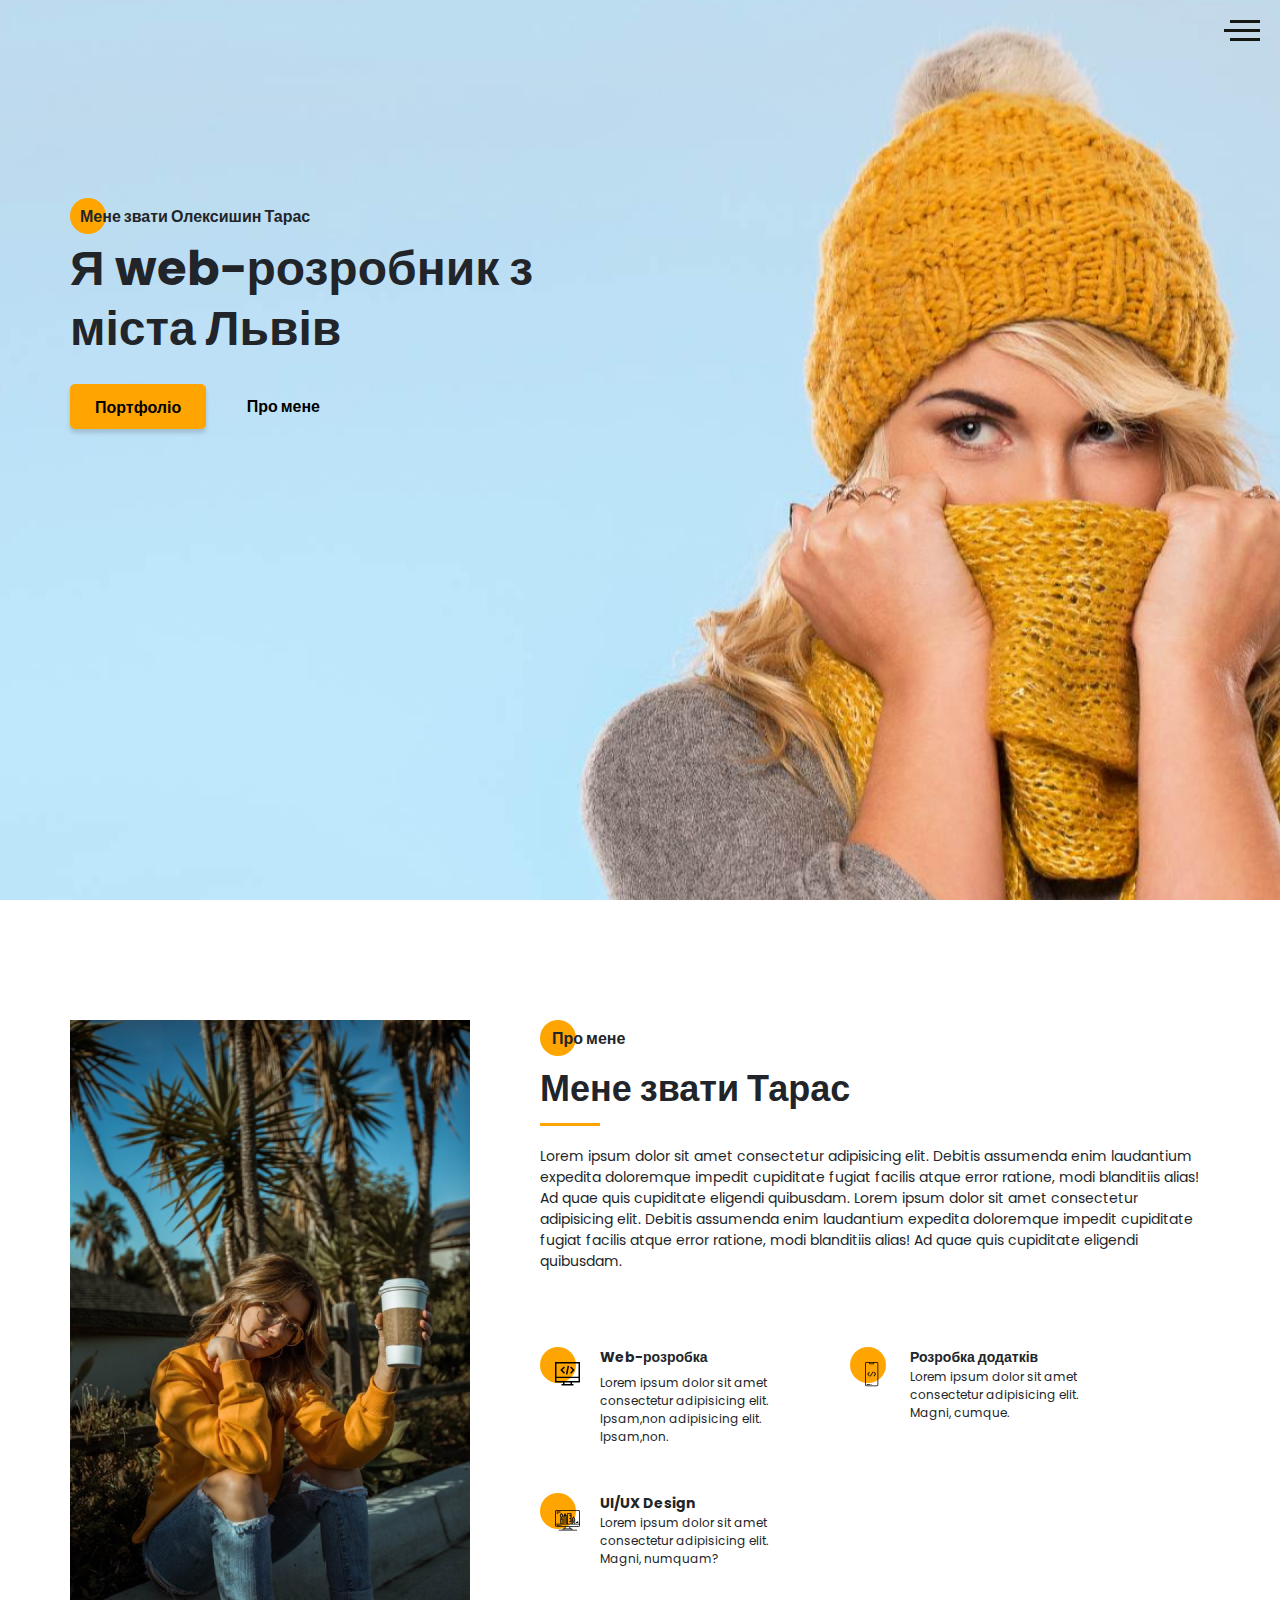
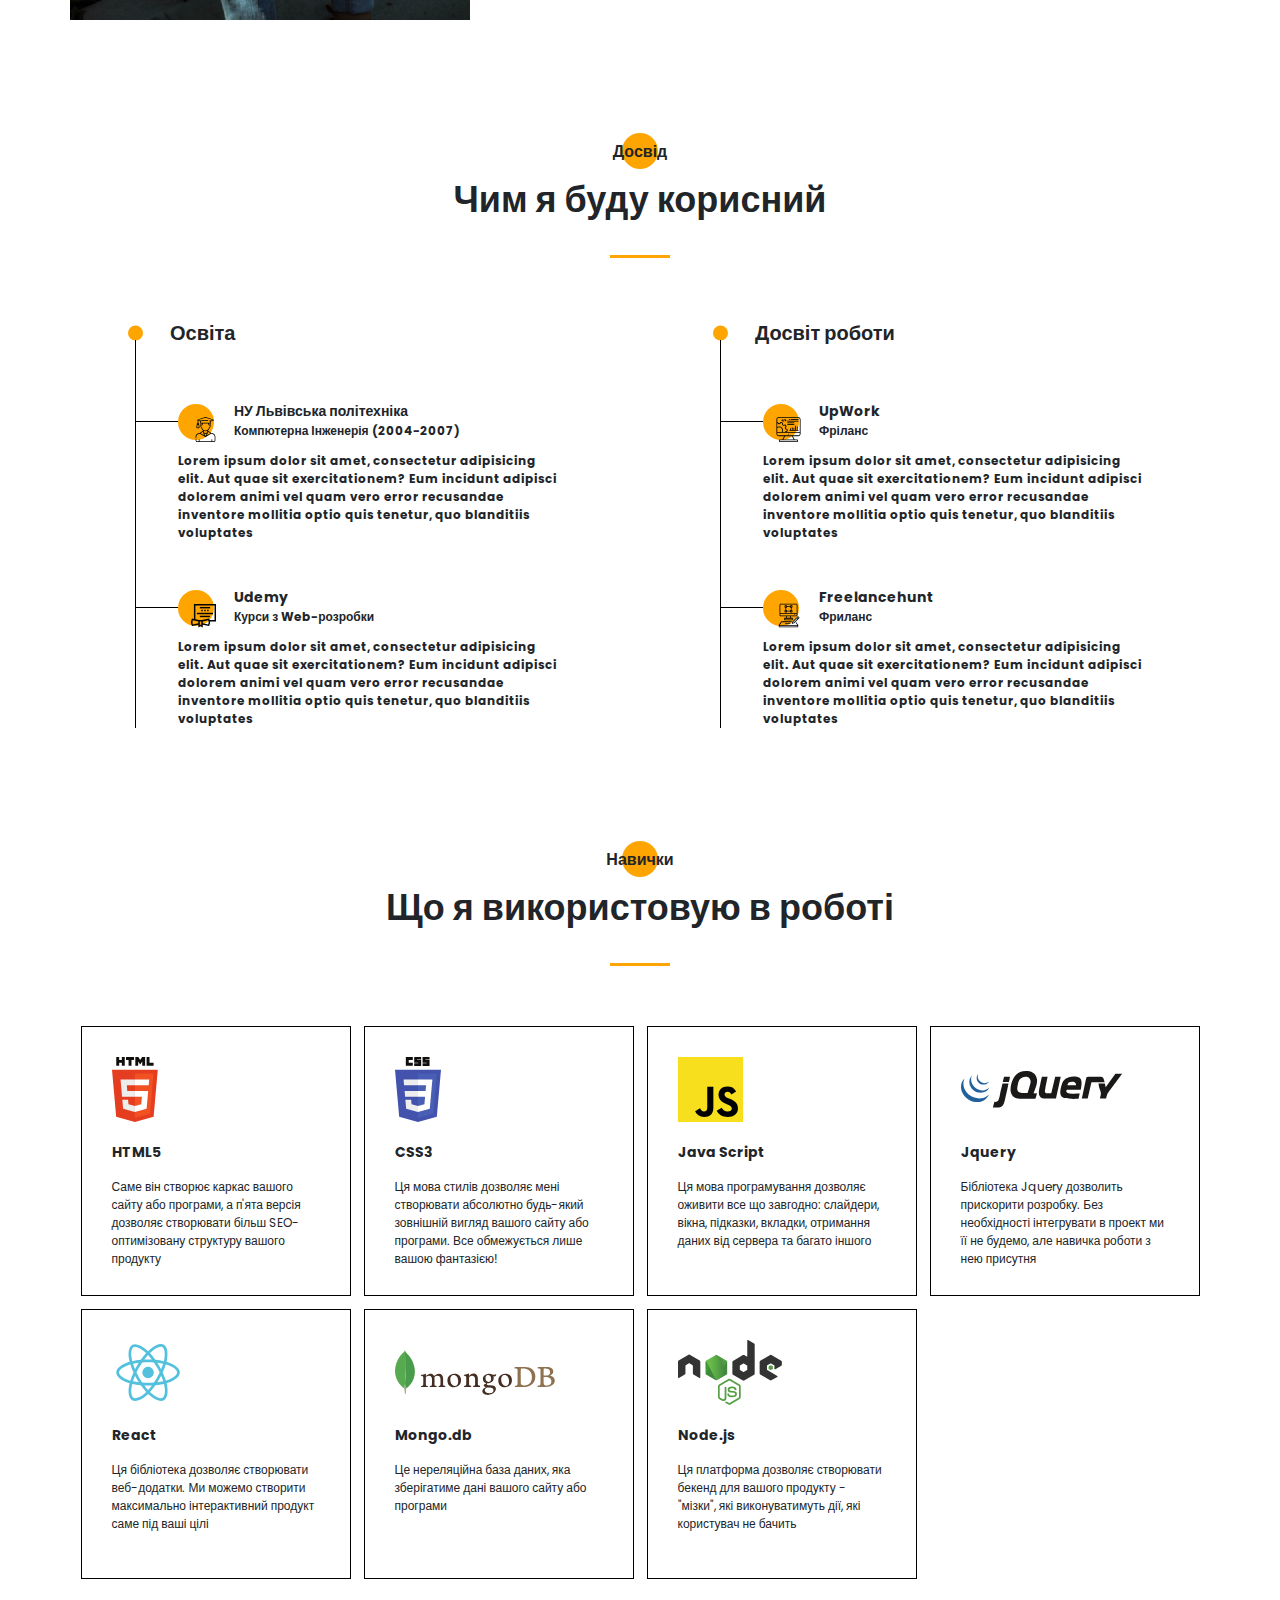
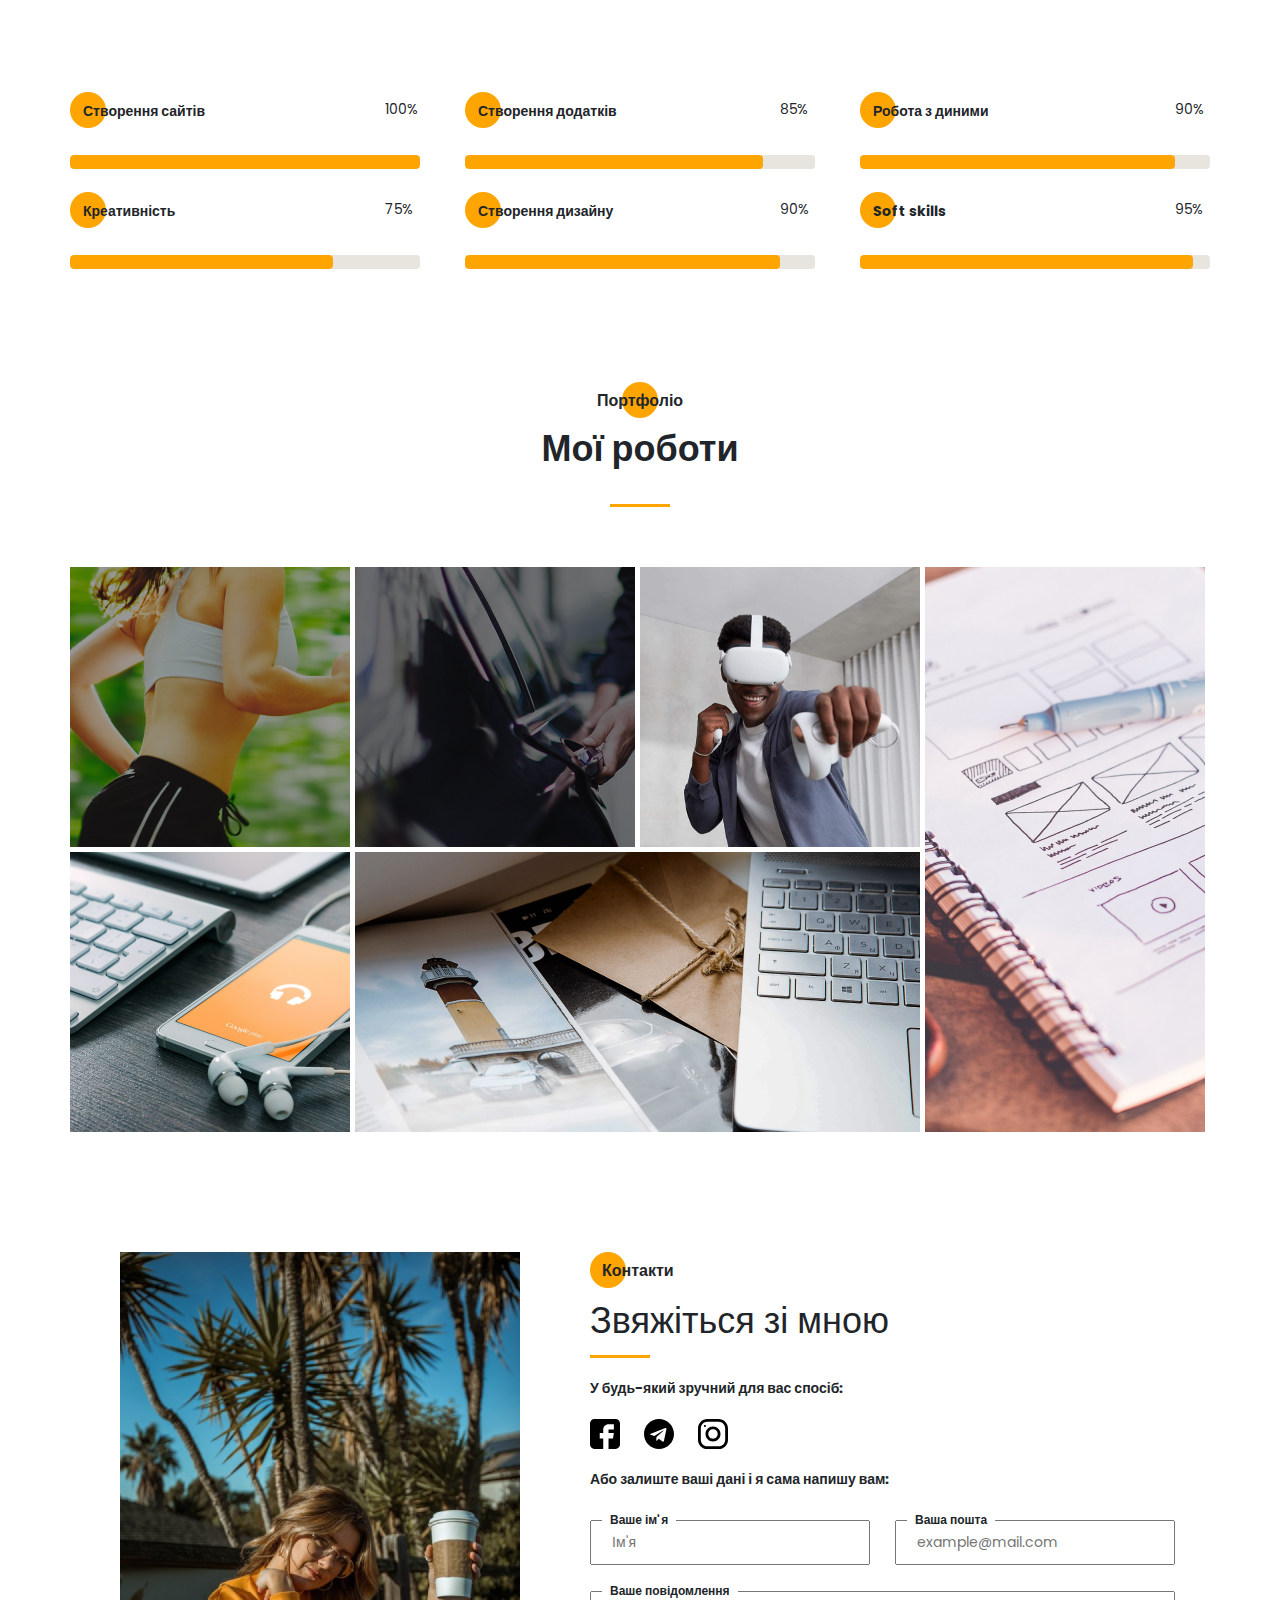
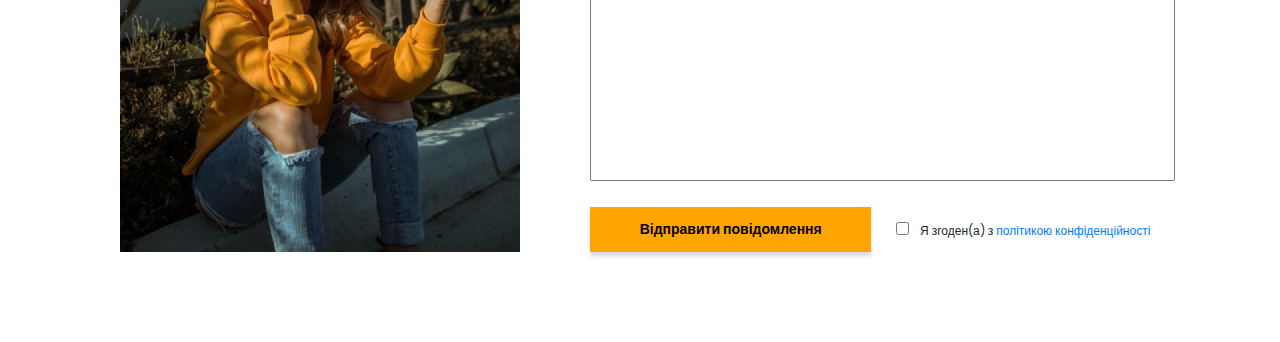
==== commit cf435bec: "oculus project was added to portfolio" ====
--- a/index.html
+++ b/index.html
@@ -422,14 +422,14 @@
       <div class="divider"></div>
 
       <div class="portfolio__wraper">
-        <a href="#" class="portfolio__item">
+        <a href="pages/pulse/" class="portfolio__item" target="_blank">
           <img src="img/works/pulse.jpg" alt="pulse">
         </a>
-        <a href="#" class="portfolio__item">
+        <a href="pages/uber/" class="portfolio__item" target="_blank">
           <img src="img/works/uber.jpg" alt="uber">
         </a>
-        <a href="#" class="portfolio__item">
-          <img src="img/works/bread.jpg" alt="bread">
+        <a href="pages/oculus/" class="portfolio__item" target="_blank">
+          <img src="img/works/oculus.jpg" alt="oculus">
         </a>
         <a href="#" class="portfolio__item vertical">
           <img src="img/works/plans.jpg" alt="plans">
--- a/css/style.min.css
+++ b/css/style.min.css
@@ -4,1219 +4,4 @@
  * Copyright 2011-2019 Twitter, Inc.
  * Licensed under MIT (https://github.com/twbs/bootstrap/blob/master/LICENSE)
  * Forked from Normalize.css, licensed MIT (https://github.com/necolas/normalize.css/blob/master/LICENSE.md)
- */
-@import url("https://fonts.googleapis.com/css2?family=Poppins:wght@500;700&display=swap");
-*, ::after, ::before {
-  -webkit-box-sizing: border-box;
-          box-sizing: border-box;
-}
-
-html {
-  font-family: sans-serif;
-  line-height: 1.15;
-  -webkit-text-size-adjust: 100%;
-  -webkit-tap-highlight-color: transparent;
-}
-
-article, aside, figcaption, figure, footer, header, hgroup, main, nav, section {
-  display: block;
-}
-
-body {
-  margin: 0;
-  font-family: -apple-system, BlinkMacSystemFont, "Segoe UI", Roboto, "Helvetica Neue", Arial, "Noto Sans", sans-serif, "Apple Color Emoji", "Segoe UI Emoji", "Segoe UI Symbol", "Noto Color Emoji";
-  font-size: 1rem;
-  font-weight: 400;
-  line-height: 1.5;
-  color: #212529;
-  text-align: left;
-  background-color: #fff;
-}
-
-[tabindex="-1"]:focus {
-  outline: 0 !important;
-}
-
-hr {
-  -webkit-box-sizing: content-box;
-          box-sizing: content-box;
-  height: 0;
-  overflow: visible;
-}
-
-h1, h2, h3, h4, h5, h6 {
-  margin-top: 0;
-  margin-bottom: 0.5rem;
-}
-
-p {
-  margin-top: 0;
-  margin-bottom: 1rem;
-}
-
-abbr[data-original-title], abbr[title] {
-  text-decoration: underline;
-  -webkit-text-decoration: underline dotted;
-  text-decoration: underline dotted;
-  cursor: help;
-  border-bottom: 0;
-  -webkit-text-decoration-skip-ink: none;
-  text-decoration-skip-ink: none;
-}
-
-address {
-  margin-bottom: 1rem;
-  font-style: normal;
-  line-height: inherit;
-}
-
-dl, ol, ul {
-  margin-top: 0;
-  margin-bottom: 1rem;
-}
-
-ol ol, ol ul, ul ol, ul ul {
-  margin-bottom: 0;
-}
-
-dt {
-  font-weight: 700;
-}
-
-dd {
-  margin-bottom: 0.5rem;
-  margin-left: 0;
-}
-
-blockquote {
-  margin: 0 0 1rem;
-}
-
-b, strong {
-  font-weight: bolder;
-}
-
-small {
-  font-size: 80%;
-}
-
-sub, sup {
-  position: relative;
-  font-size: 75%;
-  line-height: 0;
-  vertical-align: baseline;
-}
-
-sub {
-  bottom: -0.25em;
-}
-
-sup {
-  top: -0.5em;
-}
-
-a {
-  color: #007bff;
-  text-decoration: none;
-  background-color: transparent;
-}
-
-a:hover {
-  color: #0056b3;
-  text-decoration: underline;
-}
-
-a:not([href]):not([tabindex]) {
-  color: inherit;
-  text-decoration: none;
-}
-
-a:not([href]):not([tabindex]):focus, a:not([href]):not([tabindex]):hover {
-  color: inherit;
-  text-decoration: none;
-}
-
-a:not([href]):not([tabindex]):focus {
-  outline: 0;
-}
-
-code, kbd, pre, samp {
-  font-family: SFMono-Regular, Menlo, Monaco, Consolas, "Liberation Mono", "Courier New", monospace;
-  font-size: 1em;
-}
-
-pre {
-  margin-top: 0;
-  margin-bottom: 1rem;
-  overflow: auto;
-}
-
-figure {
-  margin: 0 0 1rem;
-}
-
-img {
-  vertical-align: middle;
-  border-style: none;
-}
-
-svg {
-  overflow: hidden;
-  vertical-align: middle;
-}
-
-table {
-  border-collapse: collapse;
-}
-
-caption {
-  padding-top: 0.75rem;
-  padding-bottom: 0.75rem;
-  color: #6c757d;
-  text-align: left;
-  caption-side: bottom;
-}
-
-th {
-  text-align: inherit;
-}
-
-label {
-  display: inline-block;
-  margin-bottom: 0.5rem;
-}
-
-button {
-  border-radius: 0;
-}
-
-button:focus {
-  outline: 1px dotted;
-  outline: 5px auto -webkit-focus-ring-color;
-}
-
-button, input, optgroup, select, textarea {
-  margin: 0;
-  font-family: inherit;
-  font-size: inherit;
-  line-height: inherit;
-}
-
-button, input {
-  overflow: visible;
-}
-
-button, select {
-  text-transform: none;
-}
-
-select {
-  word-wrap: normal;
-}
-
-[type=button], [type=reset], [type=submit], button {
-  -webkit-appearance: button;
-}
-
-[type=button]:not(:disabled), [type=reset]:not(:disabled), [type=submit]:not(:disabled), button:not(:disabled) {
-  cursor: pointer;
-}
-
-[type=button]::-moz-focus-inner, [type=reset]::-moz-focus-inner, [type=submit]::-moz-focus-inner, button::-moz-focus-inner {
-  padding: 0;
-  border-style: none;
-}
-
-input[type=checkbox], input[type=radio] {
-  -webkit-box-sizing: border-box;
-          box-sizing: border-box;
-  padding: 0;
-}
-
-input[type=date], input[type=datetime-local], input[type=month], input[type=time] {
-  -webkit-appearance: listbox;
-}
-
-textarea {
-  overflow: auto;
-  resize: vertical;
-}
-
-fieldset {
-  min-width: 0;
-  padding: 0;
-  margin: 0;
-  border: 0;
-}
-
-legend {
-  display: block;
-  width: 100%;
-  max-width: 100%;
-  padding: 0;
-  margin-bottom: 0.5rem;
-  font-size: 1.5rem;
-  line-height: inherit;
-  color: inherit;
-  white-space: normal;
-}
-
-progress {
-  vertical-align: baseline;
-}
-
-[type=number]::-webkit-inner-spin-button, [type=number]::-webkit-outer-spin-button {
-  height: auto;
-}
-
-[type=search] {
-  outline-offset: -2px;
-  -webkit-appearance: none;
-}
-
-[type=search]::-webkit-search-decoration {
-  -webkit-appearance: none;
-}
-
-::-webkit-file-upload-button {
-  font: inherit;
-  -webkit-appearance: button;
-}
-
-output {
-  display: inline-block;
-}
-
-summary {
-  display: list-item;
-  cursor: pointer;
-}
-
-template {
-  display: none;
-}
-
-[hidden] {
-  display: none !important;
-}
-
-* {
-  font-family: "Poppins", sans-serif;
-  margin: 0;
-  padding: 0;
-  -webkit-box-sizing: border-box;
-          box-sizing: border-box;
-}
-
-.container {
-  width: 1140px;
-  margin: 0 auto;
-}
-
-.divider {
-  width: 60px;
-  height: 3px;
-  background-color: #FFA501;
-  margin: 25px auto 0;
-}
-
-.promo {
-  min-height: 100vh;
-  position: relative;
-  background: url("../img/main_bg.jpg") no-repeat 50%/cover;
-  padding-top: 205px;
-}
-.promo__title {
-  margin-top: 10px;
-  width: 535px;
-}
-.promo__subtitle {
-  padding-left: 10px;
-  position: relative;
-  z-index: 2;
-}
-.promo__subtitle:before {
-  content: "";
-  position: absolute;
-  left: 0;
-  top: -30%;
-  width: 36px;
-  height: 36px;
-  border-radius: 50%;
-  background: #FFA501;
-  z-index: -1;
-}
-.promo__btns {
-  margin-top: 25px;
-  width: 250px;
-  display: -webkit-box;
-  display: -ms-flexbox;
-  display: flex;
-  -webkit-box-align: center;
-      -ms-flex-align: center;
-          align-items: center;
-  -webkit-box-pack: justify;
-      -ms-flex-pack: justify;
-          justify-content: space-between;
-}
-.promo__link {
-  color: #000;
-  font-weight: bold;
-  border-radius: 5px;
-}
-.promo__link:hover {
-  color: #000;
-  text-decoration: none;
-  scale: 1.01;
-}
-
-.title {
-  font-weight: bold;
-  font-size: 36px;
-  line-height: 60px;
-}
-.title_fz12 {
-  font-size: 12px;
-  line-height: 18px;
-}
-.title_fz14 {
-  font-size: 14px;
-  line-height: 21px;
-  margin-bottom: 0;
-}
-.title_fz16 {
-  font-size: 16px;
-  line-height: 24px;
-}
-.title_fz20 {
-  font-size: 20px;
-  line-height: 30px;
-}
-.title_fz36 {
-  font-size: 36px;
-}
-.title_fz48 {
-  font-size: 48px;
-}
-.title_center {
-  margin-bottom: 6px;
-  text-align: center;
-  position: relative;
-}
-.title_center:before {
-  content: "";
-  position: absolute;
-  left: 0;
-  top: -30%;
-  width: 36px;
-  height: 36px;
-  border-radius: 50%;
-  background: #FFA501;
-  z-index: -1;
-}
-.title_center:before {
-  left: 50%;
-  -webkit-transform: translateX(-50%);
-      -ms-transform: translateX(-50%);
-          transform: translateX(-50%);
-}
-.title_subtitle-center {
-  text-align: center;
-}
-
-.btn {
-  padding: 12px 25px;
-  height: 45px;
-  background: #FFA501;
-  -webkit-box-shadow: 0px 4px 4px rgba(0, 0, 0, 0.15);
-          box-shadow: 0px 4px 4px rgba(0, 0, 0, 0.15);
-}
-
-.sidepanel {
-  position: fixed;
-  top: 200px;
-  left: 50px;
-  display: -webkit-box;
-  display: -ms-flexbox;
-  display: flex;
-  -webkit-box-orient: vertical;
-  -webkit-box-direction: normal;
-      -ms-flex-direction: column;
-          flex-direction: column;
-  -webkit-box-pack: justify;
-      -ms-flex-pack: justify;
-          justify-content: space-between;
-  -webkit-box-align: center;
-      -ms-flex-align: center;
-          align-items: center;
-  height: 340px;
-  width: 25px;
-  z-index: 1;
-}
-.sidepanel__link:hover {
-  scale: 1.1;
-}
-.sidepanel__decorator {
-  width: 2px;
-  height: 70px;
-  background: #000;
-}
-.sidepanel__text {
-  font-weight: 700;
-  font-size: 16px;
-  height: 150px;
-  width: 25px;
-}
-.sidepanel__text span {
-  display: block;
-  -webkit-transform: rotate(-90deg) translate(-40%, -258%);
-      -ms-transform: rotate(-90deg) translate(-40%, -258%);
-          transform: rotate(-90deg) translate(-40%, -258%);
-  width: 150px;
-}
-
-.hamburger {
-  position: absolute;
-  top: 20px;
-  right: 30px;
-  height: 21px;
-  display: -webkit-box;
-  display: -ms-flexbox;
-  display: flex;
-  -webkit-box-orient: vertical;
-  -webkit-box-direction: normal;
-      -ms-flex-direction: column;
-          flex-direction: column;
-  -webkit-box-pack: justify;
-      -ms-flex-pack: justify;
-          justify-content: space-between;
-  -webkit-box-align: end;
-      -ms-flex-align: end;
-          align-items: flex-end;
-  cursor: pointer;
-}
-.hamburger span {
-  display: block;
-  width: 30px;
-  height: 3px;
-  background: #151812;
-}
-.hamburger span.long {
-  width: 36px;
-}
-
-.menu {
-  position: fixed;
-  top: 0;
-  left: -100%;
-  width: 100%;
-  height: 100vh;
-  z-index: 5;
-  visibility: hidden;
-  opacity: 0;
-  -webkit-transition: all 0.6s;
-  -o-transition: all 0.6s;
-  transition: all 0.6s;
-}
-.menu.active {
-  left: 0;
-  visibility: visible;
-  opacity: 1;
-}
-.menu__block {
-  position: relative;
-  width: 350px;
-  height: 100%;
-  padding: 140px 0 0 40px;
-  background-color: #FFA501;
-  -webkit-transition: all 0.6s;
-  -o-transition: all 0.6s;
-  transition: all 0.6s;
-  z-index: 7;
-}
-.menu__close {
-  position: absolute;
-  top: 25px;
-  right: 25px;
-  cursor: pointer;
-}
-.menu__list {
-  list-style-type: none;
-  padding-left: 35px;
-}
-.menu__item {
-  width: -webkit-max-content;
-  width: -moz-max-content;
-  width: max-content;
-  position: relative;
-  font-weight: 700;
-  font-size: 24px;
-  line-height: 36px;
-  margin-bottom: 15px;
-}
-.menu__item:before {
-  -webkit-transition: background 0.6s;
-  -o-transition: background 0.6s;
-  transition: background 0.6s;
-  content: "";
-  position: absolute;
-  left: -35px;
-  top: 30%;
-  width: 15px;
-  height: 15px;
-  border: 1px solid #000000;
-  border-radius: 100%;
-}
-.menu__item:hover:before {
-  background: #fff;
-}
-.menu__item a {
-  color: #FFF;
-}
-.menu__social {
-  width: 90px;
-  position: absolute;
-  right: 50%;
-  -webkit-transform: translateX(50%);
-      -ms-transform: translateX(50%);
-          transform: translateX(50%);
-  bottom: 50px;
-  display: -webkit-box;
-  display: -ms-flexbox;
-  display: flex;
-  -webkit-box-pack: justify;
-      -ms-flex-pack: justify;
-          justify-content: space-between;
-}
-.menu__overlay {
-  position: fixed;
-  top: 0;
-  left: 0;
-  width: 100%;
-  height: 100%;
-  background-color: #fff;
-  opacity: 0.75;
-}
-
-.about {
-  padding-top: 120px;
-}
-.about__wraper {
-  display: grid;
-  grid-template-columns: 400px 670px;
-  grid-template-rows: minmax(245px, auto) minmax(255px, auto);
-  grid-auto-rows: minmax(245px, auto);
-  -webkit-column-gap: 70px;
-     -moz-column-gap: 70px;
-          column-gap: 70px;
-  row-gap: 40px;
-}
-.about__photo {
-  grid-row: 1/3;
-}
-.about__photo img {
-  width: 100%;
-  height: 100%;
-  -o-object-fit: cover;
-     object-fit: cover;
-}
-.about__descr {
-  padding-top: 7px;
-}
-.about__descr .divider {
-  margin-top: 4px;
-  margin-left: 0;
-}
-.about__title {
-  padding-left: 12px;
-  position: relative;
-}
-.about__title:before {
-  content: "";
-  position: absolute;
-  left: 0;
-  top: -30%;
-  width: 36px;
-  height: 36px;
-  border-radius: 50%;
-  background: #FFA501;
-  z-index: -1;
-}
-.about__text {
-  margin-top: 20px;
-  font-size: 14px;
-  line-height: 21px;
-}
-.about__skills {
-  display: grid;
-  grid-template: repeat(2, minmax(115px, auto))/repeat(2, 260px);
-  grid-auto-rows: 1fr;
-  -webkit-column-gap: 50px;
-     -moz-column-gap: 50px;
-          column-gap: 50px;
-  row-gap: 20px;
-}
-.about__skills-title {
-  margin-bottom: 6px;
-}
-.about__skills-text {
-  margin: 0;
-  font-size: 12px;
-  line-height: 18px;
-}
-.about__skills-item {
-  display: grid;
-  grid-template-columns: 40px 200px;
-  -webkit-column-gap: 20px;
-     -moz-column-gap: 20px;
-          column-gap: 20px;
-}
-.about__skills-circle {
-  position: relative;
-  padding: 15px 0 0 15px;
-}
-.about__skills-circle:before {
-  content: "";
-  position: absolute;
-  left: 0;
-  top: -30%;
-  width: 36px;
-  height: 36px;
-  border-radius: 50%;
-  background: #FFA501;
-  z-index: -1;
-}
-.about__skills-circle:before {
-  top: 0;
-}
-
-.resume {
-  padding-top: 120px;
-}
-.resume__wraper {
-  padding: 60px 65px 0;
-  display: grid;
-  grid-template-columns: repeat(2, 425px);
-  -webkit-column-gap: 160px;
-     -moz-column-gap: 160px;
-          column-gap: 160px;
-}
-.resume__column-title {
-  padding-left: 35px;
-  position: relative;
-}
-.resume__column-title::before {
-  content: "";
-  position: absolute;
-  left: -7px;
-  top: 50%;
-  -webkit-transform: translateY(-50%);
-      -ms-transform: translateY(-50%);
-          transform: translateY(-50%);
-  width: 15px;
-  height: 15px;
-  background: #FFA501;
-  border-radius: 100%;
-}
-.resume__column ul {
-  list-style: none;
-  padding-left: 43px;
-  margin: 0;
-}
-.resume__column ul li {
-  position: relative;
-}
-.resume__column ul li::after {
-  content: "";
-  width: 1px;
-  height: calc(100% + 16px);
-  position: absolute;
-  top: -16px;
-  left: -43px;
-  background: #000;
-}
-.resume__column ul li::before {
-  content: "";
-  width: 43px;
-  height: 1px;
-  position: absolute;
-  top: 65px;
-  left: -43px;
-  background: #000;
-}
-.resume__item-head {
-  padding-top: 45px;
-  display: -webkit-box;
-  display: -ms-flexbox;
-  display: flex;
-}
-.resume__item-icon {
-  position: relative;
-  width: 36px;
-  height: 36px;
-  margin-right: 20px;
-}
-.resume__item-icon:before {
-  content: "";
-  position: absolute;
-  left: 0;
-  top: -30%;
-  width: 36px;
-  height: 36px;
-  border-radius: 50%;
-  background: #FFA501;
-  z-index: -1;
-}
-.resume__item-icon:before {
-  top: 3px;
-}
-.resume__item-icon img {
-  position: absolute;
-  right: -2px;
-  bottom: -5px;
-}
-.resume__item-body {
-  margin-top: 12px;
-  font-weight: 700;
-  font-size: 12px;
-  line-height: 18px;
-}
-
-.skills {
-  padding-top: 120px;
-}
-.skills__items {
-  margin-top: 60px;
-  padding: 0 10px;
-  display: grid;
-  grid-template-columns: repeat(auto-fit, 270px);
-  grid-auto-rows: minmax(270px, auto);
-  -webkit-box-pack: center;
-      -ms-flex-pack: center;
-          justify-content: center;
-  gap: 13px;
-}
-.skills__item {
-  border: 1px solid #000000;
-  padding: 30px 30px 25px 30px;
-}
-.skills__item-img {
-  display: -webkit-box;
-  display: -ms-flexbox;
-  display: flex;
-  -webkit-box-align: center;
-      -ms-flex-align: center;
-          align-items: center;
-  min-height: 65px;
-}
-.skills__item h3 {
-  margin-top: 20px;
-}
-.skills__item p {
-  margin: 15px 0 0;
-  font-size: 12px;
-  line-height: 18px;
-}
-.skills__ratings {
-  margin-top: 120px;
-  display: grid;
-  grid-template-columns: repeat(auto-fit, 350px);
-  grid-auto-rows: minmax(70px, auto);
-  -webkit-box-pack: center;
-      -ms-flex-pack: center;
-          justify-content: center;
-  gap: 30px 45px;
-}
-.skills__ratings-item {
-  display: grid;
-  grid-template: minmax(21px, auto) 14px/200px 35px;
-  -webkit-box-pack: justify;
-      -ms-flex-pack: justify;
-          justify-content: space-between;
-  -ms-flex-line-pack: justify;
-      align-content: space-between;
-}
-.skills__ratings-title {
-  position: relative;
-  padding: 2px 0 0 13px;
-}
-.skills__ratings-title:before {
-  content: "";
-  position: absolute;
-  left: 0;
-  top: -30%;
-  width: 36px;
-  height: 36px;
-  border-radius: 50%;
-  background: #FFA501;
-  z-index: -1;
-}
-.skills__ratings-counter {
-  font-size: 14px;
-  line-height: 21px;
-}
-.skills__ratings-line {
-  width: 100%;
-  height: 14px;
-  background: #E8E4DE;
-  border-radius: 4px;
-  grid-column: 1/3;
-  overflow: hidden;
-}
-.skills__ratings-line span {
-  display: block;
-  height: 100%;
-  background-color: #FFA501;
-  border-radius: 4px;
-}
-
-.portfolio {
-  padding-top: 120px;
-}
-.portfolio__wraper {
-  margin-top: 60px;
-  display: grid;
-  grid-template: repeat(2, 280px)/repeat(4, 280px);
-  grid-auto-rows: 280px;
-  gap: 5px;
-}
-.portfolio__wraper .vertical {
-  grid-row: 1/3;
-  grid-column: 4/5;
-}
-.portfolio__wraper .horizontal {
-  grid-row: 2/3;
-  grid-column: 2/4;
-}
-.portfolio__item {
-  -webkit-transition: -webkit-transform 0.5s;
-  transition: -webkit-transform 0.5s;
-  -o-transition: transform 0.5s;
-  transition: transform 0.5s;
-  transition: transform 0.5s, -webkit-transform 0.5s;
-}
-.portfolio__item img {
-  width: 100%;
-  height: 100%;
-  -o-object-fit: cover;
-     object-fit: cover;
-}
-.portfolio__item:hover {
-  -webkit-transform: scale(1.05);
-      -ms-transform: scale(1.05);
-          transform: scale(1.05);
-}
-
-.contacts {
-  padding: 120px 0 90px 0;
-}
-.contacts__wraper {
-  padding: 0 35px 0 50px;
-  display: grid;
-  grid-template-columns: 400px 585px;
-  -webkit-box-pack: justify;
-      -ms-flex-pack: justify;
-          justify-content: space-between;
-}
-.contacts__photo img {
-  width: 100%;
-  height: 100%;
-  -o-object-fit: cover;
-     object-fit: cover;
-}
-.contacts__descr {
-  padding-top: 7px;
-}
-.contacts__descr .divider {
-  margin-top: 4px;
-  margin-left: 0;
-}
-.contacts__title {
-  padding-left: 12px;
-  position: relative;
-}
-.contacts__title:before {
-  content: "";
-  position: absolute;
-  left: 0;
-  top: -30%;
-  width: 36px;
-  height: 36px;
-  border-radius: 50%;
-  background: #FFA501;
-  z-index: -1;
-}
-.contacts____title, .contacts__subtitle {
-  font-weight: 500;
-}
-.contacts__text, .contacts__social {
-  margin-top: 20px;
-}
-.contacts__link {
-  display: inline-block;
-  height: 30px;
-  width: 30px;
-  margin-right: 20px;
-}
-.contacts__link:first-child {
-  -webkit-transform: rotate(90deg);
-      -ms-transform: rotate(90deg);
-          transform: rotate(90deg);
-}
-.contacts__link img {
-  width: 100%;
-}
-.contacts__form {
-  margin-top: 30px;
-  display: grid;
-  grid-template: 45px 190px 45px/repeat(2, 280px);
-  -webkit-box-pack: justify;
-      -ms-flex-pack: justify;
-          justify-content: space-between;
-  row-gap: 26px;
-}
-.contacts__form label {
-  position: absolute;
-  top: -9px;
-  left: 12px;
-  height: 18px;
-  padding: 0 8px;
-  font-size: 12px;
-  font-weight: 700;
-  background-color: #fff;
-  margin-bottom: 0;
-}
-.contacts__triggers {
-  grid-column: 1/3;
-  display: grid;
-  grid-template-columns: repeat(2, auto);
-}
-.contacts__policy {
-  font-size: 12px;
-  line-height: 14px;
-  -ms-flex-item-align: center;
-      align-self: center;
-  justify-self: center;
-}
-.contacts__policy input {
-  margin-right: 8px;
-}
-.contacts__input {
-  position: relative;
-}
-.contacts__input input {
-  height: 100%;
-  width: 100%;
-  padding: 0 20px;
-  font-size: 14px;
-}
-.contacts__textarea {
-  position: relative;
-  grid-column: 1/3;
-}
-.contacts__textarea textarea {
-  width: 100%;
-  height: 100%;
-  resize: none;
-  padding: 10px 20px;
-  font-size: 14px;
-}
-.contacts__btn {
-  border: none;
-  font-weight: bold;
-  font-size: 14px;
-  line-height: 21px;
-}
-
-@media (max-width: 1350px) {
-  .sidepanel {
-    display: none;
-  }
-}
-@media (max-width: 1200px) {
-  .container {
-    max-width: 960px;
-  }
-  .about__wraper {
-    grid-template-columns: 400px 520px;
-    -webkit-column-gap: 40px;
-       -moz-column-gap: 40px;
-            column-gap: 40px;
-  }
-  .about__skills {
-    grid-template: repeat(2, minmax(115px, auto))/repeat(2, 250px);
-    -webkit-column-gap: 15px;
-       -moz-column-gap: 15px;
-            column-gap: 15px;
-  }
-  .resume__wraper {
-    padding: 60px 10px 0;
-    grid-template-columns: repeat(2, 430px);
-    -webkit-column-gap: 90px;
-       -moz-column-gap: 90px;
-            column-gap: 90px;
-  }
-  .skills__ratings {
-    -webkit-column-gap: 30px;
-       -moz-column-gap: 30px;
-            column-gap: 30px;
-  }
-  .portfolio__wraper {
-    grid-template-columns: repeat(auto-fit, 280px);
-    grid-auto-rows: 280px;
-    -webkit-box-pack: center;
-        -ms-flex-pack: center;
-            justify-content: center;
-  }
-  .portfolio__wraper .vertical, .portfolio__wraper .horizontal {
-    grid-row: unset;
-    grid-column: unset;
-  }
-  .contacts__wraper {
-    padding: 0;
-    grid-template-columns: 400px 540px;
-  }
-  .contacts__form {
-    grid-template: 45px 190px 45px/repeat(2, 260px);
-  }
-}
-@media (max-width: 992px) {
-  .container {
-    max-width: 720px;
-  }
-  .title_fz36 {
-    font-size: 30px;
-  }
-  .about__wraper {
-    grid-template-columns: 310px 380px;
-    -webkit-column-gap: 30px;
-       -moz-column-gap: 30px;
-            column-gap: 30px;
-  }
-  .about__skills {
-    grid-template-columns: 380px;
-    grid-auto-rows: minmax(110px, auto);
-  }
-  .about__skills-item {
-    grid-template-columns: 40px 320px;
-  }
-  .resume__wraper {
-    grid-template-columns: repeat(2, 320px);
-    -webkit-column-gap: 80px;
-       -moz-column-gap: 80px;
-            column-gap: 80px;
-  }
-  .skills__ratings {
-    grid-template-columns: repeat(auto-fit, 320px);
-  }
-  .contacts__wraper {
-    grid-template-columns: 530px;
-    -webkit-box-pack: center;
-        -ms-flex-pack: center;
-            justify-content: center;
-  }
-  .contacts__photo {
-    display: none;
-  }
-}
-@media (max-width: 768px) {
-  .container {
-    max-width: 540px;
-  }
-  .title_fz48 {
-    font-size: 28px;
-  }
-  .promo__title {
-    width: 300px;
-    line-height: 39px;
-  }
-  .about {
-    padding-top: 40px;
-  }
-  .about__wraper {
-    grid-template: 400px auto auto/1fr;
-  }
-  .about__photo {
-    grid-row: unset;
-  }
-  .about__skills {
-    grid-template-columns: repeat(2, 260px);
-  }
-  .about__skills-item {
-    grid-template-columns: 40px 200px;
-  }
-  .resume {
-    padding-top: 40px;
-  }
-  .resume__wraper {
-    padding-top: 40px;
-    grid-template-columns: minmax(300px, 500px);
-    row-gap: 40px;
-  }
-  .skills {
-    padding-top: 40px;
-  }
-  .skills__items {
-    margin-top: 40px;
-  }
-  .skills__ratings {
-    margin-top: 60px;
-  }
-  .portfolio {
-    padding-top: 40px;
-  }
-  .contacts {
-    padding-top: 40px;
-  }
-  .contacts__wraper {
-    grid-template-columns: 320px;
-  }
-  .contacts__form {
-    grid-template: 45px 45px 190px 43px/1fr;
-  }
-  .contacts__input:nth-child(2) {
-    grid-row: 2/3;
-  }
-  .contacts__triggers {
-    grid-column: unset;
-    grid-template-columns: auto;
-    row-gap: 10px;
-  }
-}
-@media (max-width: 576px) {
-  .container {
-    max-width: 100%;
-    padding: 0 10px;
-  }
-  .title_fz48 {
-    font-size: 26px;
-  }
-  .title_fz36 {
-    font-size: 24px;
-  }
-  .promo {
-    background: url("../img/main_bg.jpg") no-repeat 59%/cover;
-  }
-  .promo__btns {
-    margin-top: 32px;
-  }
-  .hamburger {
-    right: 20px;
-  }
-  .menu__block {
-    width: 275px;
-    padding-left: 20px;
-  }
-  .about__wraper {
-    grid-template: 340px auto auto/1fr;
-  }
-  .about__skills {
-    grid-template-columns: 1fr;
-  }
-  .about__skills-item {
-    grid-template-columns: 40px auto;
-  }
-  .contacts__form {
-    grid-template: 45px 45px 190px 45px/1fr;
-  }
-}+ */@import"https://fonts.googleapis.com/css2?family=Poppins:wght@500;700&display=swap";*,::after,::before{-webkit-box-sizing:border-box;box-sizing:border-box}html{font-family:sans-serif;line-height:1.15;-webkit-text-size-adjust:100%;-webkit-tap-highlight-color:rgba(0,0,0,0)}article,aside,figcaption,figure,footer,header,hgroup,main,nav,section{display:block}body{margin:0;font-family:-apple-system,BlinkMacSystemFont,"Segoe UI",Roboto,"Helvetica Neue",Arial,"Noto Sans",sans-serif,"Apple Color Emoji","Segoe UI Emoji","Segoe UI Symbol","Noto Color Emoji";font-size:1rem;font-weight:400;line-height:1.5;color:#212529;text-align:left;background-color:#fff}[tabindex="-1"]:focus{outline:0 !important}hr{-webkit-box-sizing:content-box;box-sizing:content-box;height:0;overflow:visible}h1,h2,h3,h4,h5,h6{margin-top:0;margin-bottom:.5rem}p{margin-top:0;margin-bottom:1rem}abbr[data-original-title],abbr[title]{text-decoration:underline;-webkit-text-decoration:underline dotted;text-decoration:underline dotted;cursor:help;border-bottom:0;-webkit-text-decoration-skip-ink:none;text-decoration-skip-ink:none}address{margin-bottom:1rem;font-style:normal;line-height:inherit}dl,ol,ul{margin-top:0;margin-bottom:1rem}ol ol,ol ul,ul ol,ul ul{margin-bottom:0}dt{font-weight:700}dd{margin-bottom:.5rem;margin-left:0}blockquote{margin:0 0 1rem}b,strong{font-weight:bolder}small{font-size:80%}sub,sup{position:relative;font-size:75%;line-height:0;vertical-align:baseline}sub{bottom:-0.25em}sup{top:-0.5em}a{color:#007bff;text-decoration:none;background-color:rgba(0,0,0,0)}a:hover{color:#0056b3;text-decoration:underline}a:not([href]):not([tabindex]){color:inherit;text-decoration:none}a:not([href]):not([tabindex]):focus,a:not([href]):not([tabindex]):hover{color:inherit;text-decoration:none}a:not([href]):not([tabindex]):focus{outline:0}code,kbd,pre,samp{font-family:SFMono-Regular,Menlo,Monaco,Consolas,"Liberation Mono","Courier New",monospace;font-size:1em}pre{margin-top:0;margin-bottom:1rem;overflow:auto}figure{margin:0 0 1rem}img{vertical-align:middle;border-style:none}svg{overflow:hidden;vertical-align:middle}table{border-collapse:collapse}caption{padding-top:.75rem;padding-bottom:.75rem;color:#6c757d;text-align:left;caption-side:bottom}th{text-align:inherit}label{display:inline-block;margin-bottom:.5rem}button{border-radius:0}button:focus{outline:1px dotted;outline:5px auto -webkit-focus-ring-color}button,input,optgroup,select,textarea{margin:0;font-family:inherit;font-size:inherit;line-height:inherit}button,input{overflow:visible}button,select{text-transform:none}select{word-wrap:normal}[type=button],[type=reset],[type=submit],button{-webkit-appearance:button}[type=button]:not(:disabled),[type=reset]:not(:disabled),[type=submit]:not(:disabled),button:not(:disabled){cursor:pointer}[type=button]::-moz-focus-inner,[type=reset]::-moz-focus-inner,[type=submit]::-moz-focus-inner,button::-moz-focus-inner{padding:0;border-style:none}input[type=checkbox],input[type=radio]{-webkit-box-sizing:border-box;box-sizing:border-box;padding:0}input[type=date],input[type=datetime-local],input[type=month],input[type=time]{-webkit-appearance:listbox}textarea{overflow:auto;resize:vertical}fieldset{min-width:0;padding:0;margin:0;border:0}legend{display:block;width:100%;max-width:100%;padding:0;margin-bottom:.5rem;font-size:1.5rem;line-height:inherit;color:inherit;white-space:normal}progress{vertical-align:baseline}[type=number]::-webkit-inner-spin-button,[type=number]::-webkit-outer-spin-button{height:auto}[type=search]{outline-offset:-2px;-webkit-appearance:none}[type=search]::-webkit-search-decoration{-webkit-appearance:none}::-webkit-file-upload-button{font:inherit;-webkit-appearance:button}output{display:inline-block}summary{display:list-item;cursor:pointer}template{display:none}[hidden]{display:none !important}*{font-family:"Poppins",sans-serif;margin:0;padding:0;-webkit-box-sizing:border-box;box-sizing:border-box}.container{width:1140px;margin:0 auto}.divider{width:60px;height:3px;background-color:#ffa501;margin:25px auto 0}.promo{min-height:100vh;position:relative;background:url("../img/main_bg.jpg") no-repeat 50%/cover;padding-top:205px}.promo__title{margin-top:10px;width:535px}.promo__subtitle{padding-left:10px;position:relative;z-index:2}.promo__subtitle:before{content:"";position:absolute;left:0;top:-30%;width:36px;height:36px;border-radius:50%;background:#ffa501;z-index:-1}.promo__btns{margin-top:25px;width:250px;display:-webkit-box;display:-ms-flexbox;display:flex;-webkit-box-align:center;-ms-flex-align:center;align-items:center;-webkit-box-pack:justify;-ms-flex-pack:justify;justify-content:space-between}.promo__link{color:#000;font-weight:bold;border-radius:5px}.promo__link:hover{color:#000;text-decoration:none;scale:1.01}.title{font-weight:bold;font-size:36px;line-height:60px}.title_fz12{font-size:12px;line-height:18px}.title_fz14{font-size:14px;line-height:21px;margin-bottom:0}.title_fz16{font-size:16px;line-height:24px}.title_fz20{font-size:20px;line-height:30px}.title_fz36{font-size:36px}.title_fz48{font-size:48px}.title_center{margin-bottom:6px;text-align:center;position:relative}.title_center:before{content:"";position:absolute;left:0;top:-30%;width:36px;height:36px;border-radius:50%;background:#ffa501;z-index:-1}.title_center:before{left:50%;-webkit-transform:translateX(-50%);-ms-transform:translateX(-50%);transform:translateX(-50%)}.title_subtitle-center{text-align:center}.btn{padding:12px 25px;height:45px;background:#ffa501;-webkit-box-shadow:0px 4px 4px rgba(0,0,0,.15);box-shadow:0px 4px 4px rgba(0,0,0,.15)}.sidepanel{position:fixed;top:200px;left:50px;display:-webkit-box;display:-ms-flexbox;display:flex;-webkit-box-orient:vertical;-webkit-box-direction:normal;-ms-flex-direction:column;flex-direction:column;-webkit-box-pack:justify;-ms-flex-pack:justify;justify-content:space-between;-webkit-box-align:center;-ms-flex-align:center;align-items:center;height:340px;width:25px;z-index:1}.sidepanel__link:hover{scale:1.1}.sidepanel__decorator{width:2px;height:70px;background:#000}.sidepanel__text{font-weight:700;font-size:16px;height:150px;width:25px}.sidepanel__text span{display:block;-webkit-transform:rotate(-90deg) translate(-40%, -258%);-ms-transform:rotate(-90deg) translate(-40%, -258%);transform:rotate(-90deg) translate(-40%, -258%);width:150px}.hamburger{position:fixed;top:20px;right:30px;height:21px;display:-webkit-box;display:-ms-flexbox;display:flex;-webkit-box-orient:vertical;-webkit-box-direction:normal;-ms-flex-direction:column;flex-direction:column;-webkit-box-pack:justify;-ms-flex-pack:justify;justify-content:space-between;-webkit-box-align:end;-ms-flex-align:end;align-items:flex-end;z-index:100;cursor:pointer}.hamburger span{display:block;width:30px;height:3px;background:#151812;-webkit-box-shadow:#ffa501 2px;box-shadow:#ffa501 2px}.hamburger span.long{width:36px}.menu{position:fixed;top:0;left:-100%;width:100%;height:100vh;z-index:5;visibility:hidden;opacity:0;-webkit-transition:all .6s;-o-transition:all .6s;transition:all .6s}.menu.active{left:0;visibility:visible;opacity:1}.menu__block{position:relative;width:350px;height:100vh;padding:70px 0 0 40px;background-color:#ffa501;-webkit-transition:all .6s;-o-transition:all .6s;transition:all .6s;z-index:7}.menu__close{position:absolute;top:25px;right:25px;cursor:pointer}.menu__list{list-style-type:none;padding-left:35px}.menu__item{width:-webkit-max-content;width:-moz-max-content;width:max-content;position:relative;font-weight:700;font-size:24px;line-height:36px;margin-bottom:15px}.menu__item:before{-webkit-transition:background .6s;-o-transition:background .6s;transition:background .6s;content:"";position:absolute;left:-35px;top:30%;width:15px;height:15px;border:1px solid #000;border-radius:100%}.menu__item:hover:before{background:#fff}.menu__item a{color:#fff}.menu__social{width:90px;position:absolute;right:50%;-webkit-transform:translateX(50%);-ms-transform:translateX(50%);transform:translateX(50%);bottom:5%;display:-webkit-box;display:-ms-flexbox;display:flex;-webkit-box-pack:justify;-ms-flex-pack:justify;justify-content:space-between}.menu__overlay{position:fixed;top:0;left:0;width:100%;height:100%;background-color:#fff;opacity:.75}.about{padding-top:120px}.about__wraper{display:grid;grid-template-columns:400px 670px;grid-template-rows:minmax(245px, auto) minmax(255px, auto);grid-auto-rows:minmax(245px, auto);-webkit-column-gap:70px;-moz-column-gap:70px;column-gap:70px;row-gap:40px}.about__photo{grid-row:1/3}.about__photo img{width:100%;height:100%;-o-object-fit:cover;object-fit:cover}.about__descr{padding-top:7px}.about__descr .divider{margin-top:4px;margin-left:0}.about__title{padding-left:12px;position:relative}.about__title:before{content:"";position:absolute;left:0;top:-30%;width:36px;height:36px;border-radius:50%;background:#ffa501;z-index:-1}.about__text{margin-top:20px;font-size:14px;line-height:21px}.about__skills{display:grid;grid-template:repeat(2, minmax(115px, auto))/repeat(2, 260px);grid-auto-rows:1fr;-webkit-column-gap:50px;-moz-column-gap:50px;column-gap:50px;row-gap:20px}.about__skills-title{margin-bottom:6px}.about__skills-text{margin:0;font-size:12px;line-height:18px}.about__skills-item{display:grid;grid-template-columns:40px 200px;-webkit-column-gap:20px;-moz-column-gap:20px;column-gap:20px}.about__skills-circle{position:relative;padding:15px 0 0 15px}.about__skills-circle:before{content:"";position:absolute;left:0;top:-30%;width:36px;height:36px;border-radius:50%;background:#ffa501;z-index:-1}.about__skills-circle:before{top:0}.resume{padding-top:120px}.resume__wraper{padding:60px 65px 0;display:grid;grid-template-columns:repeat(2, 425px);-webkit-column-gap:160px;-moz-column-gap:160px;column-gap:160px}.resume__column-title{padding-left:35px;position:relative}.resume__column-title::before{content:"";position:absolute;left:-7px;top:50%;-webkit-transform:translateY(-50%);-ms-transform:translateY(-50%);transform:translateY(-50%);width:15px;height:15px;background:#ffa501;border-radius:100%}.resume__column ul{list-style:none;padding-left:43px;margin:0}.resume__column ul li{position:relative}.resume__column ul li::after{content:"";width:1px;height:calc(100% + 16px);position:absolute;top:-16px;left:-43px;background:#000}.resume__column ul li::before{content:"";width:43px;height:1px;position:absolute;top:65px;left:-43px;background:#000}.resume__item-head{padding-top:45px;display:-webkit-box;display:-ms-flexbox;display:flex}.resume__item-icon{position:relative;width:36px;height:36px;margin-right:20px}.resume__item-icon:before{content:"";position:absolute;left:0;top:-30%;width:36px;height:36px;border-radius:50%;background:#ffa501;z-index:-1}.resume__item-icon:before{top:3px}.resume__item-icon img{position:absolute;right:-2px;bottom:-5px}.resume__item-body{margin-top:12px;font-weight:700;font-size:12px;line-height:18px}.skills{padding-top:120px}.skills__items{margin-top:60px;padding:0 10px;display:grid;grid-template-columns:repeat(auto-fit, 270px);grid-auto-rows:minmax(270px, auto);-webkit-box-pack:center;-ms-flex-pack:center;justify-content:center;gap:13px}.skills__item{border:1px solid #000;padding:30px 30px 25px 30px}.skills__item-img{display:-webkit-box;display:-ms-flexbox;display:flex;-webkit-box-align:center;-ms-flex-align:center;align-items:center;min-height:65px}.skills__item h3{margin-top:20px}.skills__item p{margin:15px 0 0;font-size:12px;line-height:18px}.skills__ratings{margin-top:120px;display:grid;grid-template-columns:repeat(auto-fit, 350px);grid-auto-rows:minmax(70px, auto);-webkit-box-pack:center;-ms-flex-pack:center;justify-content:center;gap:30px 45px}.skills__ratings-item{display:grid;grid-template:minmax(21px, auto) 14px/200px 35px;-webkit-box-pack:justify;-ms-flex-pack:justify;justify-content:space-between;-ms-flex-line-pack:justify;align-content:space-between}.skills__ratings-title{position:relative;padding:2px 0 0 13px}.skills__ratings-title:before{content:"";position:absolute;left:0;top:-30%;width:36px;height:36px;border-radius:50%;background:#ffa501;z-index:-1}.skills__ratings-counter{font-size:14px;line-height:21px}.skills__ratings-line{width:100%;height:14px;background:#e8e4de;border-radius:4px;grid-column:1/3;overflow:hidden}.skills__ratings-line span{display:block;height:100%;background-color:#ffa501;border-radius:4px}.portfolio{padding-top:120px}.portfolio__wraper{margin-top:60px;display:grid;grid-template:repeat(2, 280px)/repeat(4, 280px);grid-auto-rows:280px;gap:5px}.portfolio__wraper .vertical{grid-row:1/3;grid-column:4/5}.portfolio__wraper .horizontal{grid-row:2/3;grid-column:2/4}.portfolio__item{-webkit-transition:-webkit-transform .5s;transition:-webkit-transform .5s;-o-transition:transform .5s;transition:transform .5s;transition:transform .5s, -webkit-transform .5s}.portfolio__item img{width:100%;height:100%;-o-object-fit:cover;object-fit:cover}.portfolio__item:hover{-webkit-transform:scale(1.05);-ms-transform:scale(1.05);transform:scale(1.05)}.contacts{padding:120px 0 90px 0}.contacts__wraper{padding:0 35px 0 50px;display:grid;grid-template-columns:400px 585px;-webkit-box-pack:justify;-ms-flex-pack:justify;justify-content:space-between}.contacts__photo img{width:100%;height:100%;-o-object-fit:cover;object-fit:cover}.contacts__descr{padding-top:7px}.contacts__descr .divider{margin-top:4px;margin-left:0}.contacts__title{padding-left:12px;position:relative}.contacts__title:before{content:"";position:absolute;left:0;top:-30%;width:36px;height:36px;border-radius:50%;background:#ffa501;z-index:-1}.contacts____title,.contacts__subtitle{font-weight:500}.contacts__text,.contacts__social{margin-top:20px}.contacts__link{display:inline-block;height:30px;width:30px;margin-right:20px}.contacts__link:first-child{-webkit-transform:rotate(90deg);-ms-transform:rotate(90deg);transform:rotate(90deg)}.contacts__link img{width:100%}.contacts__form{margin-top:30px;display:grid;grid-template:45px 190px 45px/repeat(2, 280px);-webkit-box-pack:justify;-ms-flex-pack:justify;justify-content:space-between;row-gap:26px}.contacts__form label{position:absolute;top:-9px;left:12px;height:18px;padding:0 8px;font-size:12px;font-weight:700;background-color:#fff;margin-bottom:0}.contacts__triggers{grid-column:1/3;display:grid;grid-template-columns:repeat(2, auto)}.contacts__policy{font-size:12px;line-height:14px;-ms-flex-item-align:center;align-self:center;justify-self:center}.contacts__policy input{margin-right:8px}.contacts__input{position:relative}.contacts__input input{height:100%;width:100%;padding:0 20px;font-size:14px}.contacts__textarea{position:relative;grid-column:1/3}.contacts__textarea textarea{width:100%;height:100%;resize:none;padding:10px 20px;font-size:14px}.contacts__btn{border:none;font-weight:bold;font-size:14px;line-height:21px}@media(max-width: 1350px){.sidepanel{display:none}}@media(max-width: 1239px){.container{max-width:960px}.about__wraper{grid-template-columns:400px 520px;-webkit-column-gap:40px;-moz-column-gap:40px;column-gap:40px}.about__skills{grid-template:repeat(2, minmax(115px, auto))/repeat(2, 250px);-webkit-column-gap:15px;-moz-column-gap:15px;column-gap:15px}.resume__wraper{padding:60px 10px 0;grid-template-columns:repeat(2, 430px);-webkit-column-gap:90px;-moz-column-gap:90px;column-gap:90px}.skills__ratings{-webkit-column-gap:30px;-moz-column-gap:30px;column-gap:30px}.portfolio__wraper{grid-template-columns:repeat(auto-fit, 280px);grid-auto-rows:280px;-webkit-box-pack:center;-ms-flex-pack:center;justify-content:center}.portfolio__wraper .vertical,.portfolio__wraper .horizontal{grid-row:unset;grid-column:unset}.contacts__wraper{padding:0;grid-template-columns:400px 540px}.contacts__form{grid-template:45px 190px 45px/repeat(2, 260px)}}@media(max-width: 992px){.container{max-width:720px}.title_fz36{font-size:30px}.about__wraper{grid-template-columns:310px 380px;-webkit-column-gap:30px;-moz-column-gap:30px;column-gap:30px}.about__skills{grid-template-columns:380px;grid-auto-rows:minmax(110px, auto)}.about__skills-item{grid-template-columns:40px 320px}.resume__wraper{grid-template-columns:repeat(2, 320px);-webkit-column-gap:80px;-moz-column-gap:80px;column-gap:80px}.skills__ratings{grid-template-columns:repeat(auto-fit, 320px)}.contacts__wraper{grid-template-columns:530px;-webkit-box-pack:center;-ms-flex-pack:center;justify-content:center}.contacts__photo{display:none}}@media(max-width: 768px){.container{max-width:540px}.title_fz48{font-size:28px}.promo__title{width:300px;line-height:39px}.about{padding-top:40px}.about__wraper{grid-template:400px auto auto/1fr}.about__photo{grid-row:unset}.about__skills{grid-template-columns:repeat(2, 260px)}.about__skills-item{grid-template-columns:40px 200px}.resume{padding-top:40px}.resume__wraper{padding-top:40px;grid-template-columns:minmax(300px, 500px);row-gap:40px}.skills{padding-top:40px}.skills__items{margin-top:40px}.skills__ratings{margin-top:40px}.portfolio{padding-top:40px}.contacts{padding-top:40px}.contacts__wraper{grid-template-columns:320px}.contacts__form{grid-template:45px 45px 190px 43px/1fr}.contacts__input:nth-child(2){grid-row:2/3}.contacts__triggers{grid-column:unset;grid-template-columns:auto;row-gap:10px}}@media(max-width: 576px){.container{max-width:100%;padding:0 10px}.title_fz48{font-size:26px}.title_fz36{font-size:24px}.promo{background:url("../img/main_bg.jpg") no-repeat 59%/cover}.promo__btns{margin-top:32px}.hamburger{right:20px}.menu__block{width:275px;padding-left:20px}.about__wraper{grid-template:340px auto auto/1fr}.about__skills{grid-template-columns:1fr}.about__skills-item{grid-template-columns:40px auto}.contacts__form{grid-template:45px 45px 190px 45px/1fr}}@media(max-width: 375px){.menu__block{width:245px}.hamburger{right:10px}}@media(max-height: 420px){.menu__item{margin-bottom:0}}@media(min-width: 1240px){.hamburger{right:calc((100vw - 1140px)/2 - 50px)}}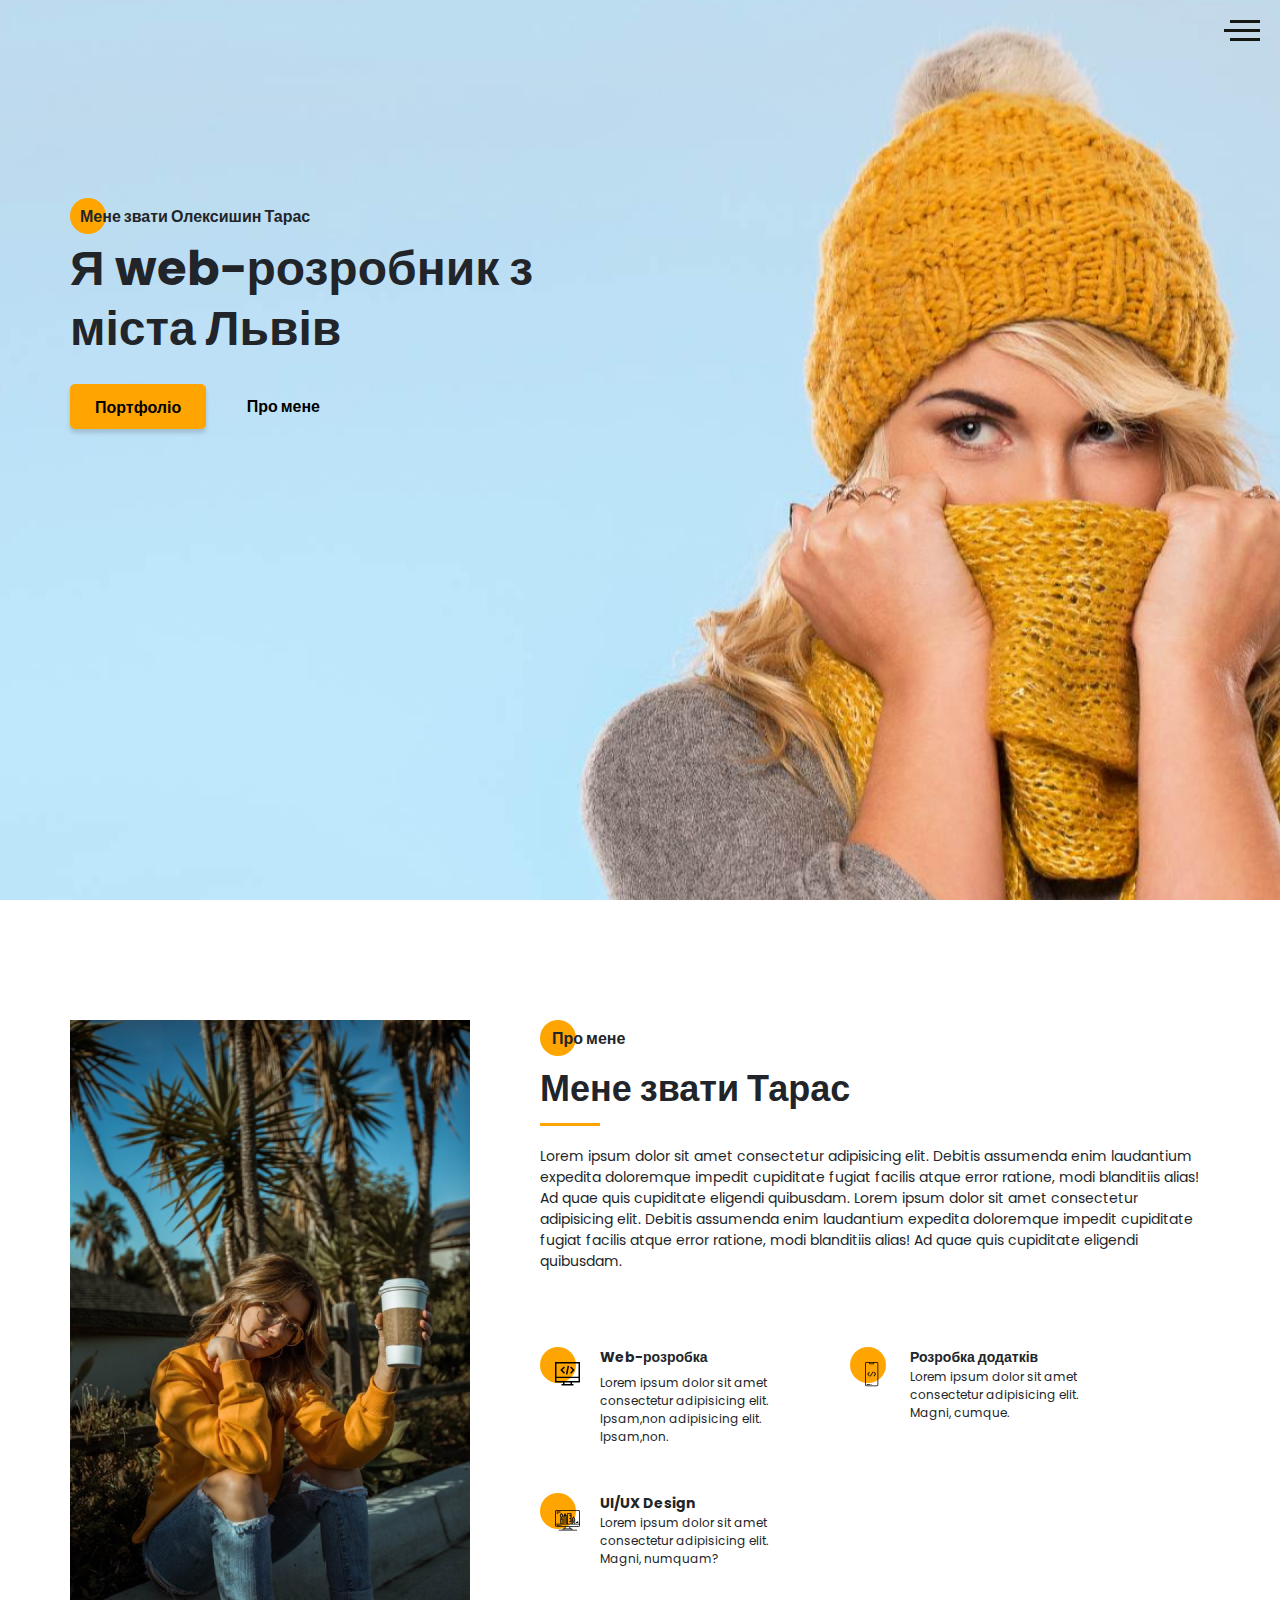
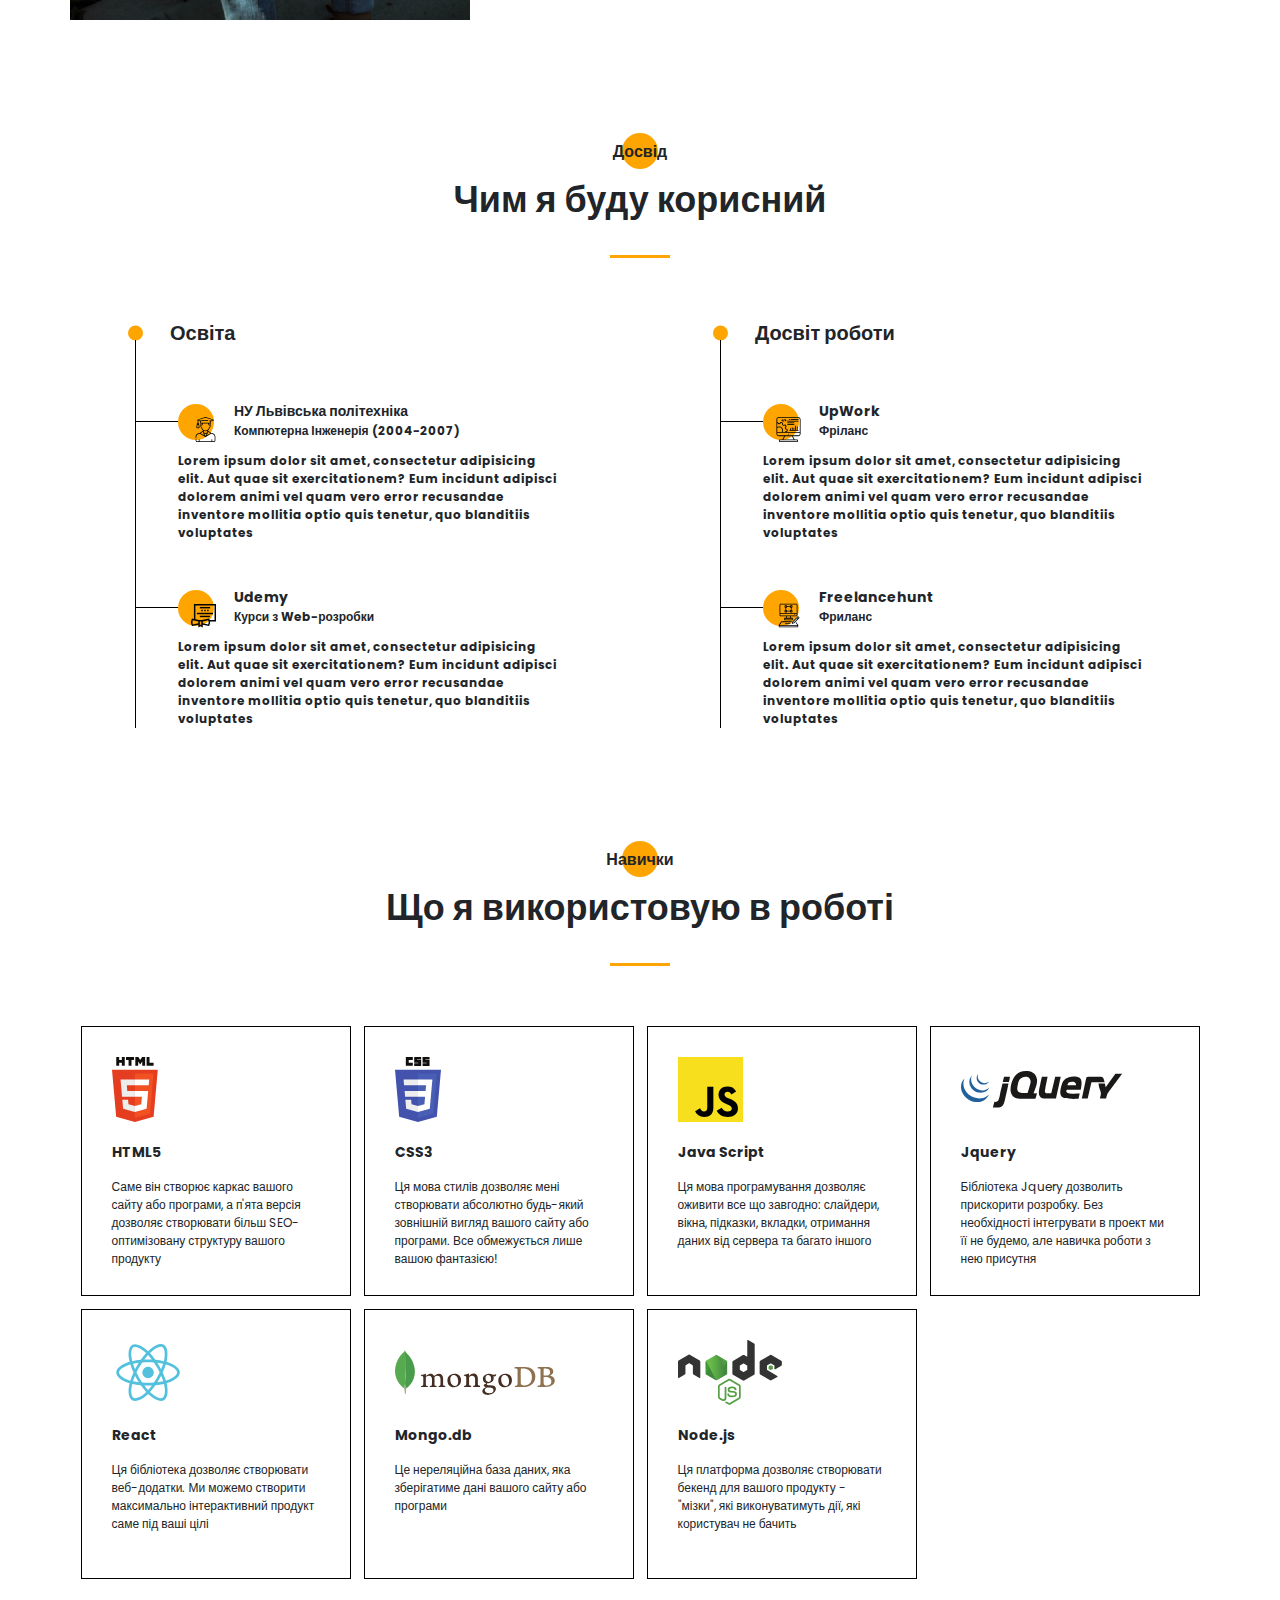
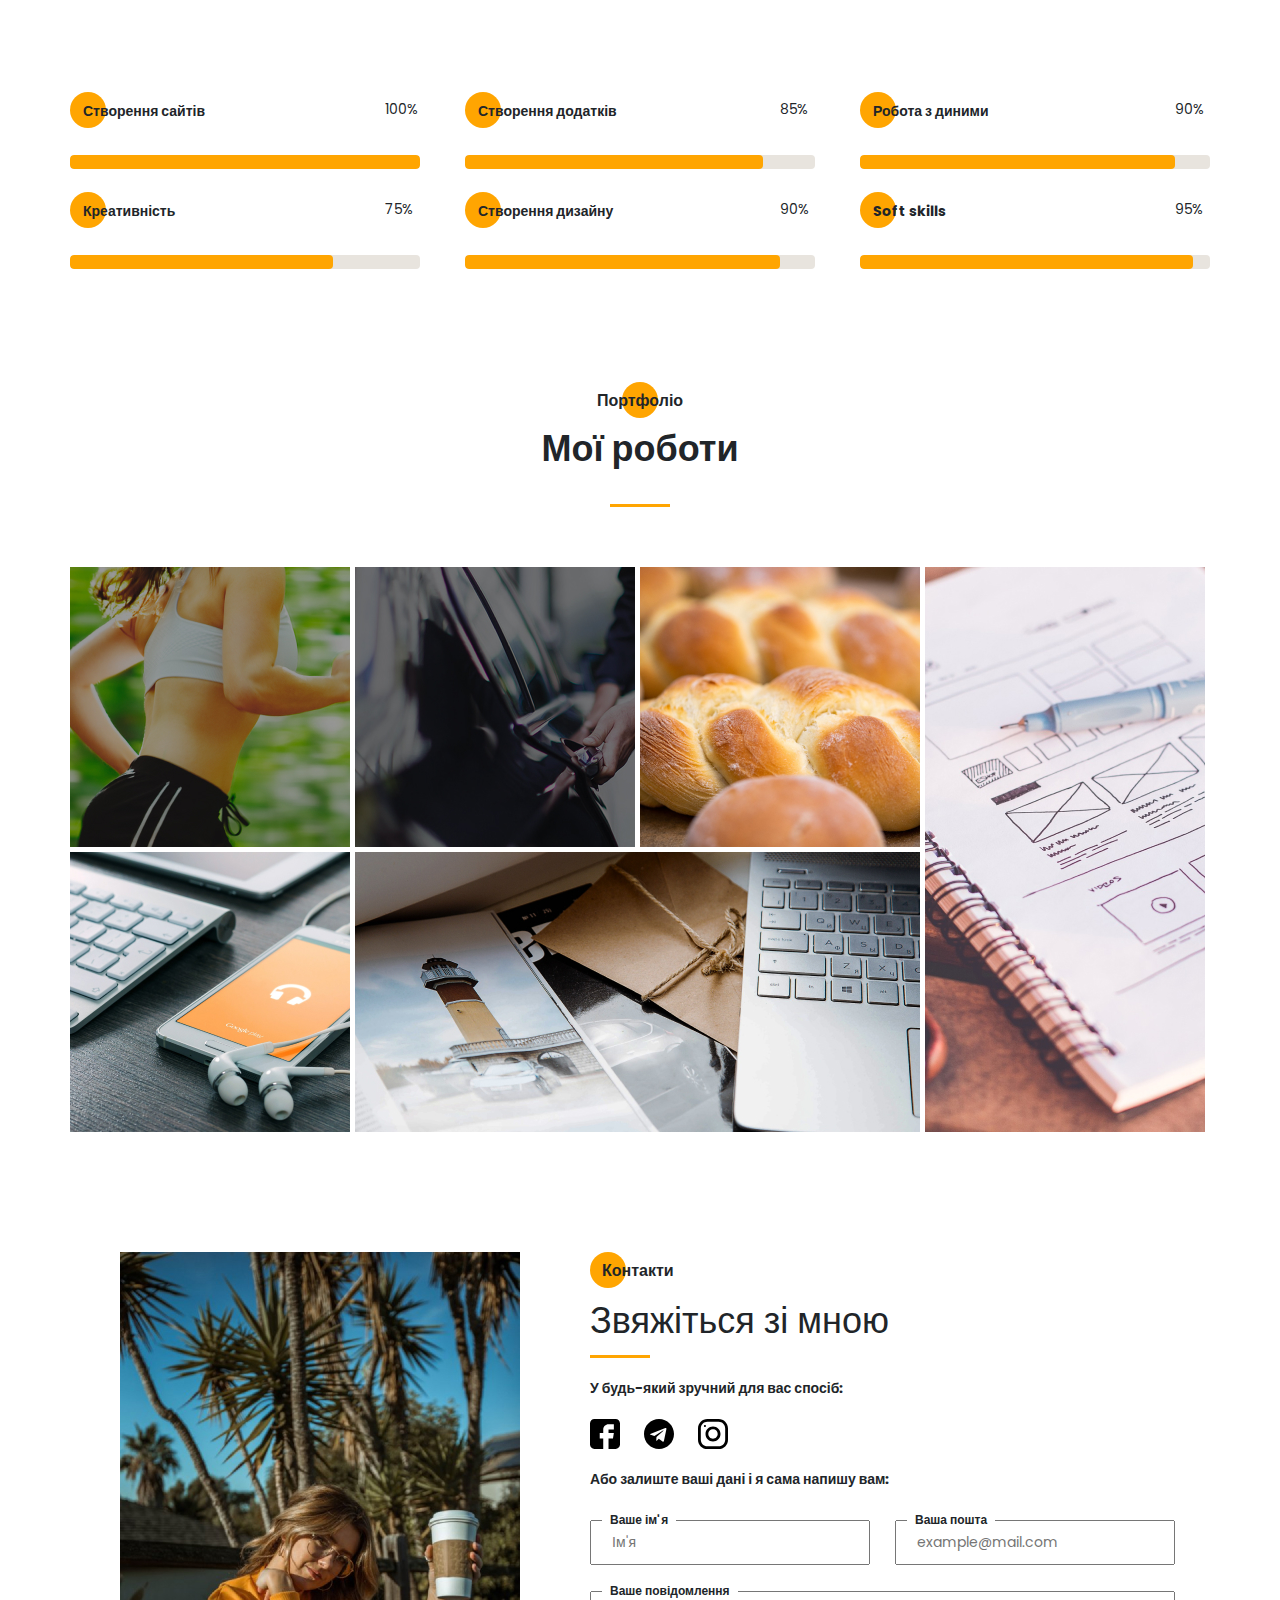
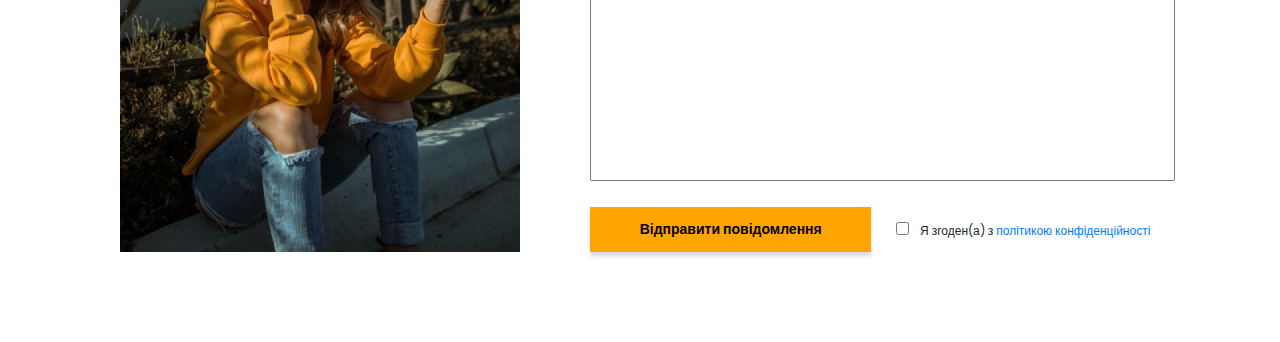
==== commit d9962d77: "links was fixed" ====
--- a/index.html
+++ b/index.html
@@ -422,14 +422,14 @@
       <div class="divider"></div>
 
       <div class="portfolio__wraper">
-        <a href="pages/pulse/" class="portfolio__item" target="_blank">
+        <a href="#" class="portfolio__item">
           <img src="img/works/pulse.jpg" alt="pulse">
         </a>
-        <a href="pages/uber/" class="portfolio__item" target="_blank">
+        <a href="#" class="portfolio__item">
           <img src="img/works/uber.jpg" alt="uber">
         </a>
-        <a href="pages/oculus/" class="portfolio__item" target="_blank">
-          <img src="img/works/oculus.jpg" alt="oculus">
+        <a href="#" class="portfolio__item">
+          <img src="img/works/bread.jpg" alt="bread">
         </a>
         <a href="#" class="portfolio__item vertical">
           <img src="img/works/plans.jpg" alt="plans">
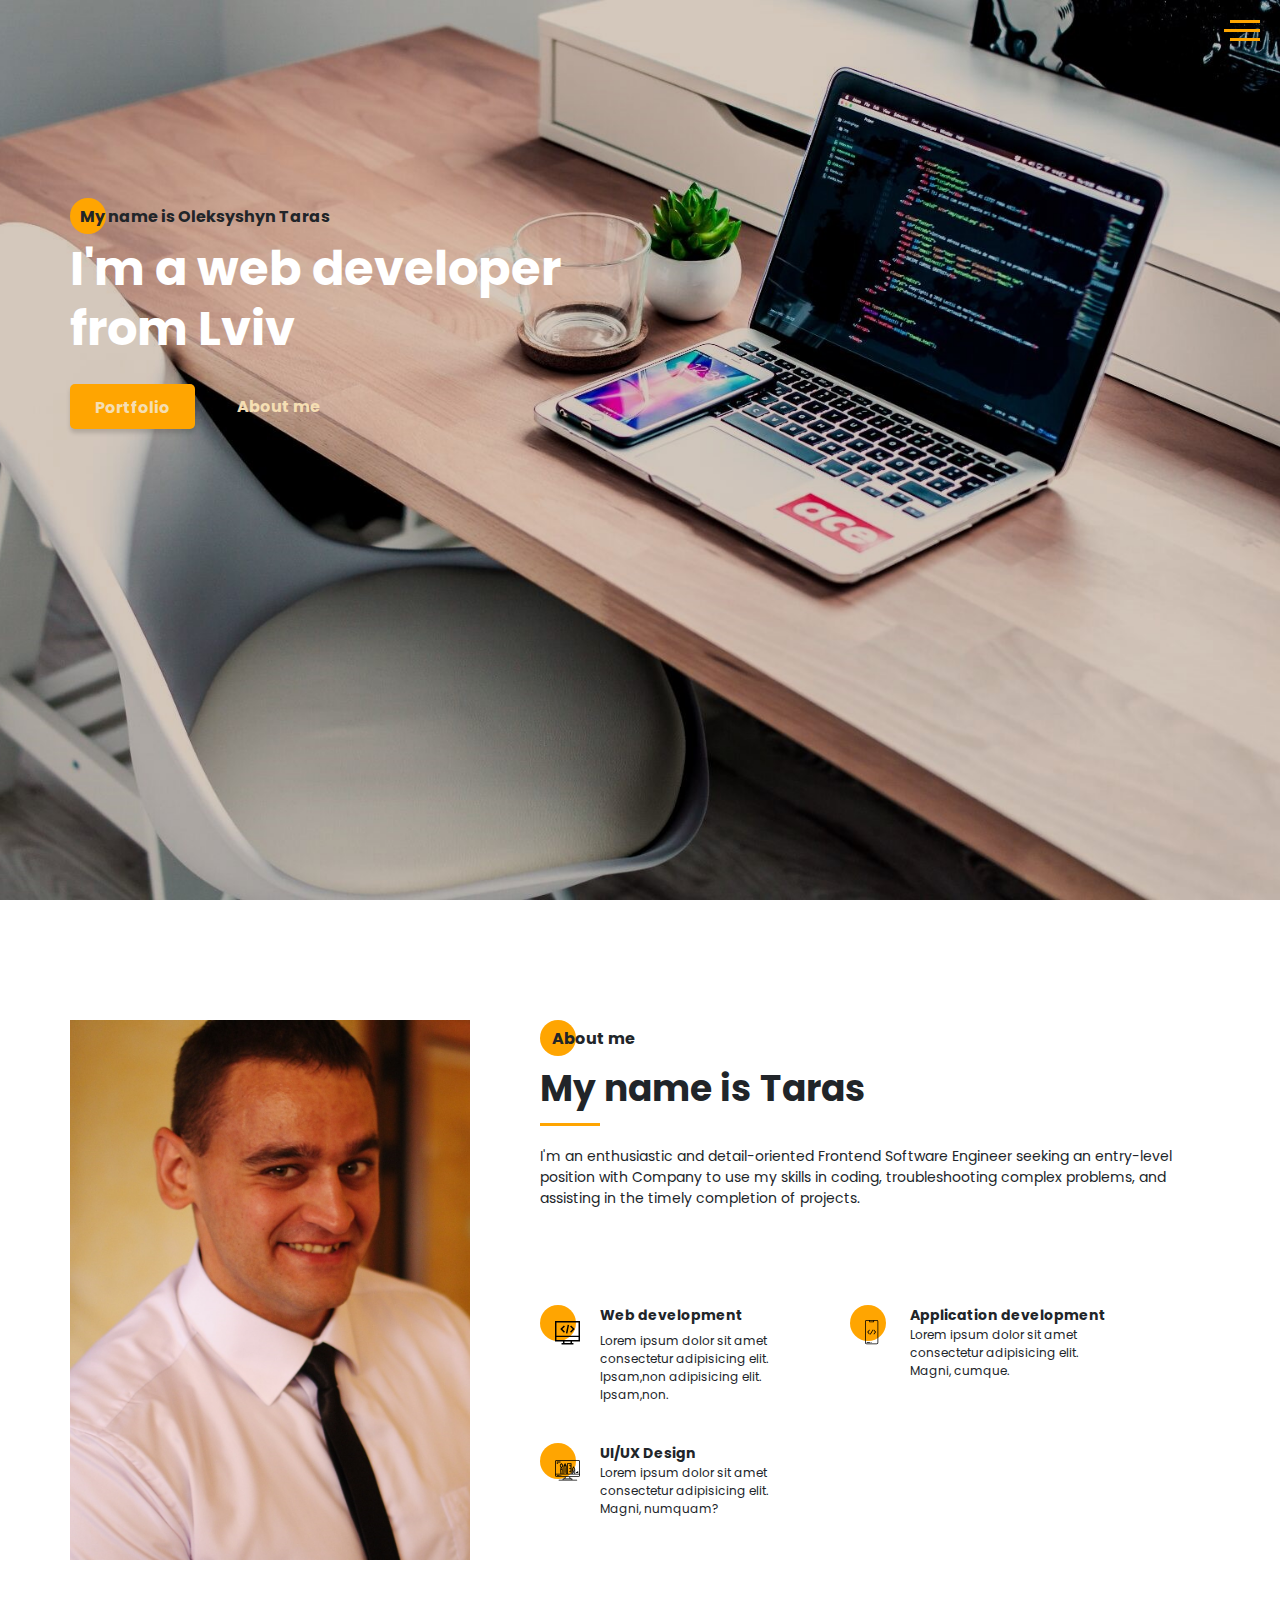
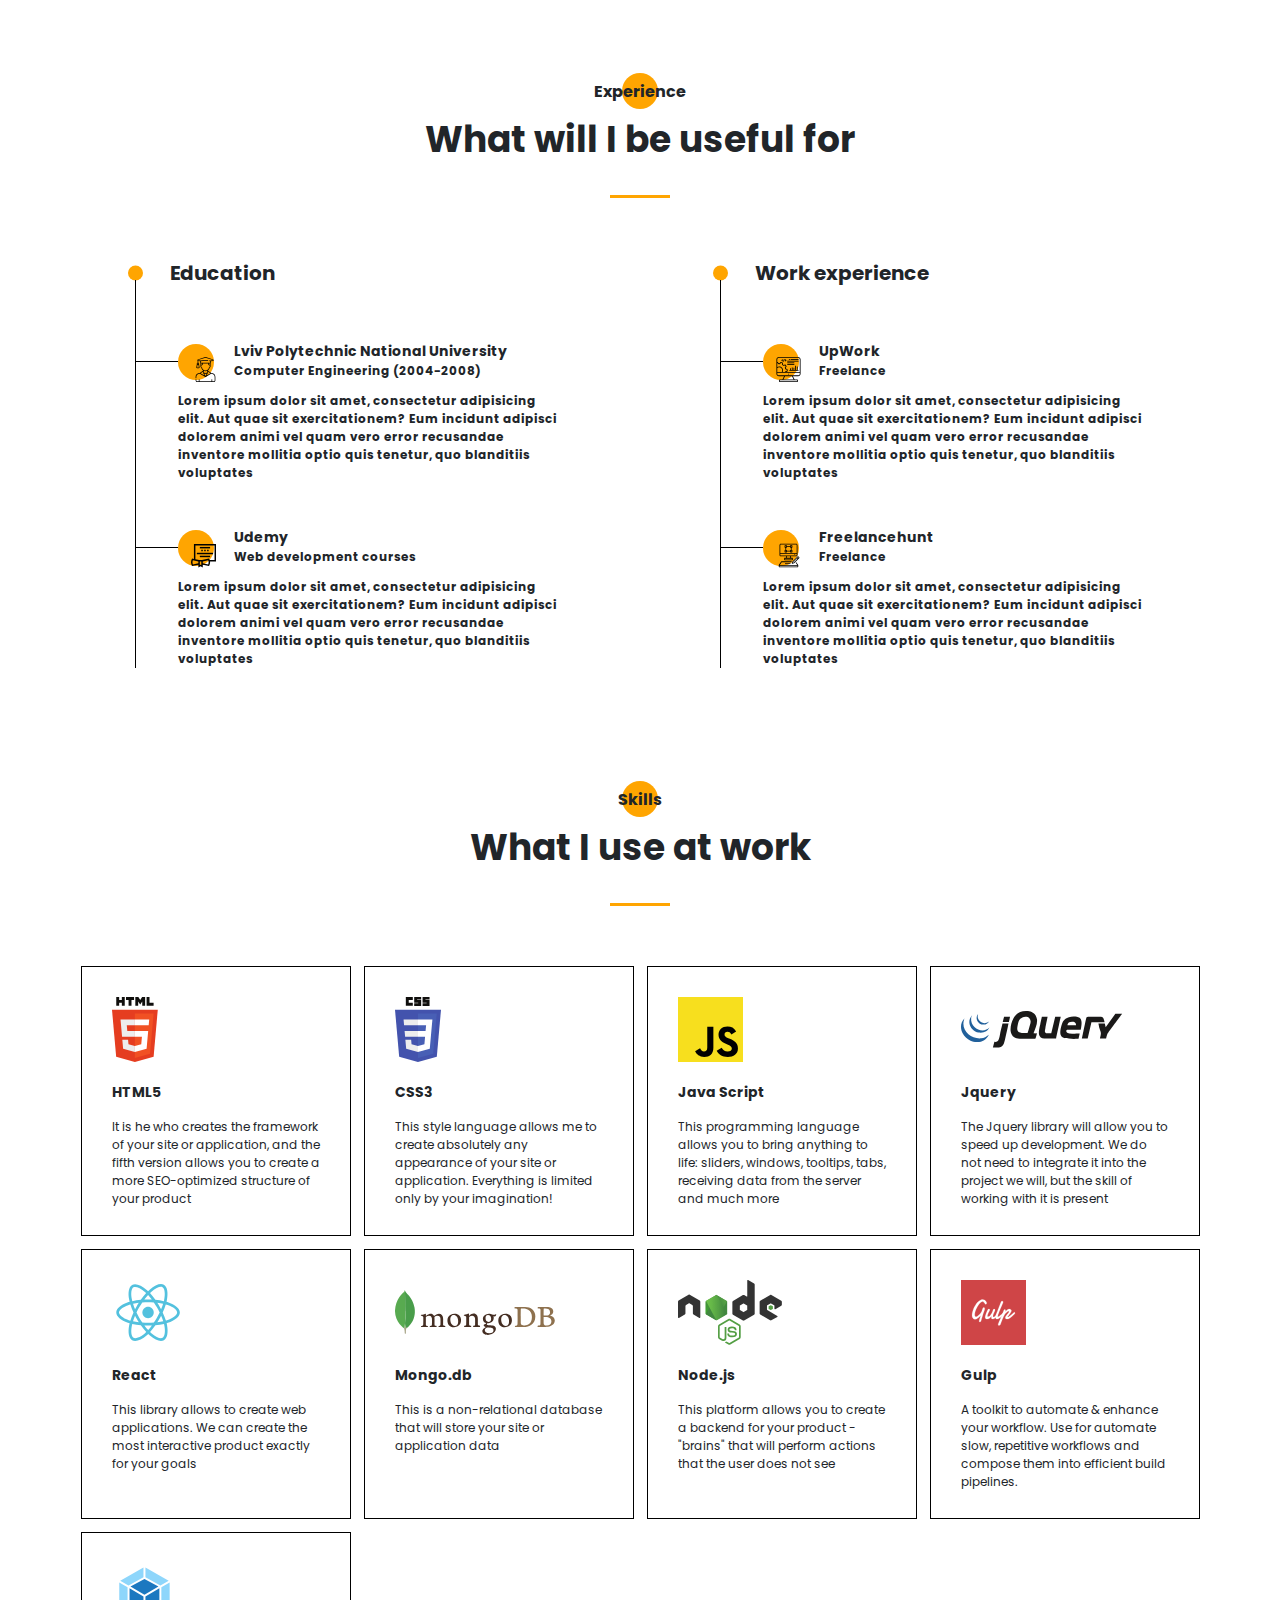
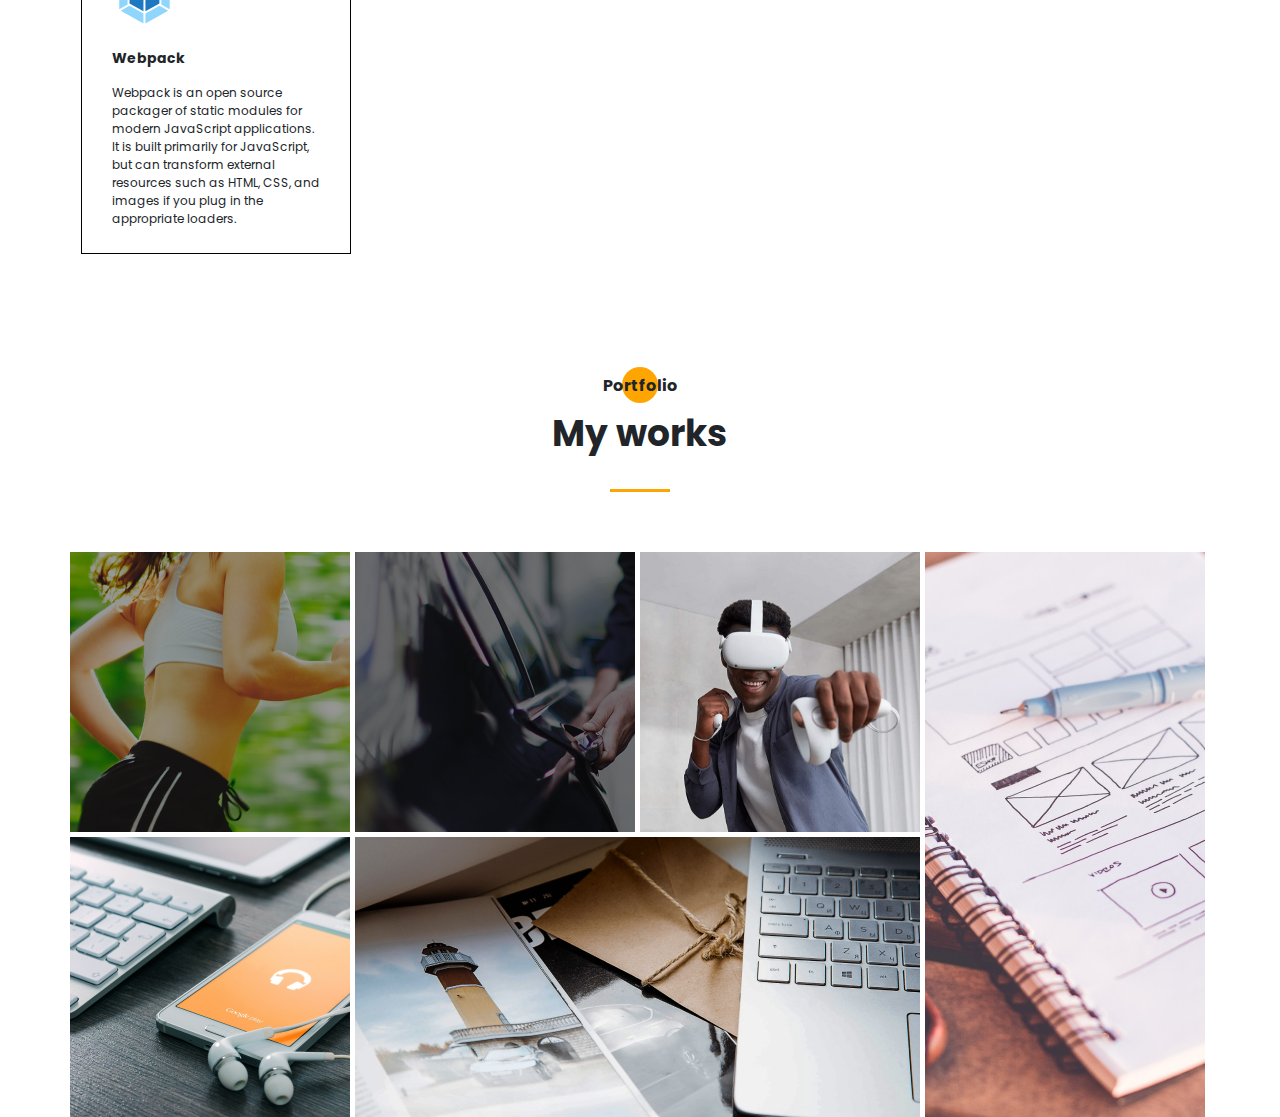
==== commit 3b093e93: "commit" ====
--- a/index.html
+++ b/index.html
@@ -49,17 +49,17 @@
 
 <body>
   <aside class="sidepanel">
-    <a href="#" class="sidepanel__link" target="_blank">
+    <a href="https://github.com/TarasOleksyshyn" class="sidepanel__link" target="_blank">
       <img src="icons/social/github.svg" alt="github">
     </a>
-    <a href="#" class="sidepanel__link" target="_blank">
+    <a href="https://www.instagram.com/taras.oleksyshyn" class="sidepanel__link" target="_blank">
       <img src="icons/social/instagram.svg" alt="inctagram">
     </a>
-    <a href="#" class="sidepanel__link" target="_blank">
+    <a href="https://www.facebook.com/Taras.Oleksyshyn" class="sidepanel__link" target="_blank">
       <img src="icons/social/facebook.svg" alt="facebook">
     </a>
     <div class="sidepanel__decorator"></div>
-    <div class="sidepanel__text"><span>Соціальні мережі</span></div>
+    <div class="sidepanel__text"><span>Social networks</span></div>
   </aside>
 
   <div class="menu">
@@ -74,12 +74,11 @@
       </div>
       <nav>
         <ul class="menu__list">
-          <li class="menu__item"><a href="#about">Про мене</a></li>
-          <li class="menu__item"><a href="#resume">Мій досвід</a></li>
-          <li class="menu__item"><a href="#skills">Мої навики</a></li>
-          <li class="menu__item"><a href="#portfolio">Мої роботи</a></li>
-          <li class="menu__item"><a href="#">Прайс-лист</a></li>
-          <li class="menu__item"><a href="#contacts">Контакти</a></li>
+          <li class="menu__item"><a href="#about">About me</a></li>
+          <li class="menu__item"><a href="#resume">My experience</a></li>
+          <li class="menu__item"><a href="#skills">My skills</a></li>
+          <li class="menu__item"><a href="#portfolio">My works</a></li>
+          <li class="menu__item"><a href="#contacts">Contacts</a></li>
         </ul>
       </nav>
       <div class="menu__social">
@@ -124,13 +123,13 @@
     </div>
 
     <div class="container">
-      <div class="title promo__subtitle title_fz16">Мене звати Олексишин Тарас</div>
+      <div class="title promo__subtitle title_fz16">My name is Oleksyshyn Taras</div>
       <h1 class="title title_fz48 promo__title">
-        Я web-розробник з міста Львів
+        I'm a web developer from Lviv
       </h1>
       <div class="promo__btns">
-        <a href="#" class="promo__link btn">Портфоліо</a>
-        <a href="#" class="promo__link ">Про мене</a>
+        <a href="#portfolio" class="promo__link btn">Portfolio</a>
+        <a href="#about" class="promo__link ">About me</a>
       </div>
     </div>
   </section>
@@ -139,20 +138,17 @@
     <div class="container">
       <div class="about__wraper">
         <div class="about__photo">
-          <img src="img/main_photo.jpg" alt="my-photo">
+          <img src="img/main_photo.png" alt="my-photo">
         </div>
 
         <div class="about__descr">
-          <h2 class="title title_fz16 about__title">Про мене</h2>
-          <div class="title title_fz36 about__subtitle ">Мене звати Тарас</div>
+          <h2 class="title title_fz16 about__title">About me</h2>
+          <div class="title title_fz36 about__subtitle ">My name is Taras</div>
           <div class="divider"></div>
           <p class="about__text">
-            Lorem ipsum dolor sit amet consectetur adipisicing elit. Debitis assumenda
-            enim laudantium expedita doloremque impedit cupiditate fugiat facilis atque error ratione, modi
-            blanditiis alias! Ad quae quis cupiditate eligendi quibusdam. Lorem ipsum dolor sit amet
-            consectetur adipisicing elit. Debitis assumenda
-            enim laudantium expedita doloremque impedit cupiditate fugiat facilis atque error ratione, modi
-            blanditiis alias! Ad quae quis cupiditate eligendi quibusdam.
+            I'm an enthusiastic and detail-oriented Frontend Software Engineer seeking an entry-level position with
+            Company to use my skills in coding, troubleshooting complex problems, and assisting in the timely completion
+            of projects.
           </p>
         </div>
 
@@ -162,7 +158,7 @@
               <img src="icons/about_me/web_development.svg" alt="web-dev">
             </div>
             <div>
-              <h3 class="title title_fz14 about__skills-title">Web-розробка</h3>
+              <h3 class="title title_fz14 about__skills-title">Web development</h3>
               <p class="about__skills-text">
                 Lorem ipsum dolor sit amet consectetur adipisicing elit. Ipsam,non adipisicing elit.
                 Ipsam,non.
@@ -174,7 +170,7 @@
               <img src="icons/about_me/mobile_dev.svg" alt="mobile-dev">
             </div>
             <div>
-              <h3 class="title title_fz14">Розробка додатків</h3>
+              <h3 class="title title_fz14">Application development</h3>
               <p class="about__skills-text">Lorem ipsum dolor sit amet consectetur adipisicing elit. Magni,
                 cumque.</p>
             </div>
@@ -196,14 +192,14 @@
 
   <section class="resume" id="resume">
     <div class="container">
-      <h2 class="title title_fz16 title_center">Досвід</h2>
-      <div class="title title_fz36 title_subtitle-center">Чим я буду корисний</div>
+      <h2 class="title title_fz16 title_center">Experience</h2>
+      <div class="title title_fz36 title_subtitle-center">What will I be useful for</div>
       <div class="divider"></div>
 
       <div class="resume__wraper">
         <div class="resume__column">
           <h3 class="title title_fz20 resume__column-title">
-            Освіта
+            Education
           </h3>
           <ul>
             <li>
@@ -213,8 +209,8 @@
                     <img src="icons/experience/university.svg" alt="university">
                   </div>
                   <div>
-                    <h4 class="title title_fz14">НУ Львівська політехніка</h4>
-                    <div class="title title_fz12">Компютерна Інженерія (2004-2007)</div>
+                    <h4 class="title title_fz14">Lviv Polytechnic National University</h4>
+                    <div class="title title_fz12">Computer Engineering (2004-2008)</div>
                   </div>
                 </div>
                 <div class="resume__item-body">
@@ -232,7 +228,7 @@
                   </div>
                   <div>
                     <h4 class="title title_fz14">Udemy</h4>
-                    <div class="title title_fz12">Курси з Web-розробки</div>
+                    <div class="title title_fz12">Web development courses</div>
                   </div>
                 </div>
                 <div class="resume__item-body">
@@ -246,7 +242,7 @@
         </div>
 
         <div class="resume__column">
-          <h3 class="title title_fz20 resume__column-title">Досвіт роботи</h3>
+          <h3 class="title title_fz20 resume__column-title">Work experience</h3>
           <ul>
             <li>
               <div class="resume__item">
@@ -256,7 +252,7 @@
                   </div>
                   <div>
                     <h4 class="title title_fz14">UpWork</h4>
-                    <div class="title title_fz12">Фріланс</div>
+                    <div class="title title_fz12">Freelance</div>
                   </div>
                 </div>
                 <div class="resume__item-body">
@@ -274,7 +270,7 @@
                   </div>
                   <div>
                     <h4 class="title title_fz14">Freelancehunt</h4>
-                    <div class="title title_fz12">Фриланс</div>
+                    <div class="title title_fz12">Freelance</div>
                   </div>
                 </div>
                 <div class="resume__item-body">
@@ -292,8 +288,8 @@
 
   <section class="skills" id="skills">
     <div class="container">
-      <h2 class="title title_fz16 title_center">Навички</h2>
-      <div class="title title_fz36 title_subtitle-center">Що я використовую в роботі</div>
+      <h2 class="title title_fz16 title_center">Skills</h2>
+      <div class="title title_fz36 title_subtitle-center">What I use at work</div>
       <div class="divider"></div>
 
       <div class="skills__items">
@@ -303,8 +299,8 @@
           </div>
           <h3 class="title title_fz14">HTML5</h3>
           <p>
-            Саме він створює каркас вашого сайту або програми, а п'ята версія дозволяє створювати більш
-            SEO-оптимізовану структуру вашого продукту
+            It is he who creates the framework of your site or application, and the fifth version allows you to create a
+            more SEO-optimized structure of your product
           </p>
         </div>
         <div class="skills__item">
@@ -313,8 +309,8 @@
           </div>
           <h3 class="title title_fz14">CSS3</h3>
           <p>
-            Ця мова стилів дозволяє мені створювати абсолютно будь-який зовнішній вигляд вашого сайту або
-            програми. Все обмежується лише вашою фантазією!
+            This style language allows me to create absolutely any appearance of your site or application. Everything is
+            limited only by your imagination!
           </p>
         </div>
         <div class="skills__item">
@@ -323,8 +319,8 @@
           </div>
           <h3 class="title title_fz14">Java Script</h3>
           <p>
-            Ця мова програмування дозволяє оживити все що завгодно: слайдери, вікна, підказки, вкладки,
-            отримання даних від сервера та багато іншого
+            This programming language allows you to bring anything to life: sliders, windows, tooltips, tabs, receiving
+            data from the server and much more
           </p>
         </div>
         <div class="skills__item">
@@ -333,8 +329,8 @@
           </div>
           <h3 class="title title_fz14">Jquery</h3>
           <p>
-            Бібліотека Jquery дозволить прискорити розробку. Без необхідності інтегрувати в проект ми її не
-            будемо, але навичка роботи з нею присутня
+            The Jquery library will allow you to speed up development. We do not need to integrate it into the project
+            we will, but the skill of working with it is present
           </p>
         </div>
         <div class="skills__item">
@@ -343,8 +339,8 @@
           </div>
           <h3 class="title title_fz14">React</h3>
           <p>
-            Ця бібліотека дозволяє створювати веб-додатки. Ми можемо створити максимально інтерактивний
-            продукт саме під ваші цілі
+            This library allows to create web applications. We can create the most interactive product exactly for your
+            goals
           </p>
         </div>
         <div class="skills__item">
@@ -353,7 +349,7 @@
           </div>
           <h3 class="title title_fz14">Mongo.db</h3>
           <p>
-            Це нереляційна база даних, яка зберігатиме дані вашого сайту або програми
+            This is a non-relational database that will store your site or application data
           </p>
         </div>
         <div class="skills__item">
@@ -362,54 +358,30 @@
           </div>
           <h3 class="title title_fz14">Node.js</h3>
           <p>
-            Ця платформа дозволяє створювати бекенд для вашого продукту - "мізки", які виконуватимуть дії,
-            які користувач не бачить
-          </p>
-        </div>
-      </div>
-
-      <div class="skills__ratings">
-        <div class="skills__ratings-item">
-          <div class="title title_fz14 skills__ratings-title"> Створення сайтів</div>
-          <div class="skills__ratings-counter">100%</div>
-          <div class="skills__ratings-line">
-            <span></span>
-          </div>
-        </div>
-        <div class="skills__ratings-item">
-          <div class="title title_fz14 skills__ratings-title"> Створення додатків</div>
-          <div class="skills__ratings-counter">85%</div>
-          <div class="skills__ratings-line">
-            <span></span>
-          </div>
-        </div>
-        <div class="skills__ratings-item">
-          <div class="title title_fz14 skills__ratings-title"> Робота з диними</div>
-          <div class="skills__ratings-counter">90%</div>
-          <div class="skills__ratings-line">
-            <span></span>
-          </div>
-        </div>
-        <div class="skills__ratings-item">
-          <div class="title title_fz14 skills__ratings-title"> Креативність</div>
-          <div class="skills__ratings-counter">75%</div>
-          <div class="skills__ratings-line">
-            <span></span>
-          </div>
-        </div>
-        <div class="skills__ratings-item">
-          <div class="title title_fz14 skills__ratings-title"> Створення дизайну</div>
-          <div class="skills__ratings-counter">90%</div>
-          <div class="skills__ratings-line">
-            <span></span>
-          </div>
-        </div>
-        <div class="skills__ratings-item">
-          <div class="title title_fz14 skills__ratings-title"> Soft skills</div>
-          <div class="skills__ratings-counter">95%</div>
-          <div class="skills__ratings-line">
-            <span></span>
-          </div>
+            This platform allows you to create a backend for your product - "brains" that will perform actions that the
+            user does not see
+          </p>
+        </div>
+        <div class="skills__item">
+          <div class="skills__item-img">
+            <img src="icons/skills/gulp.svg" alt="gulp">
+          </div>
+          <h3 class="title title_fz14">Gulp</h3>
+          <p>
+            A toolkit to automate & enhance your workflow.
+            Use for automate slow, repetitive workflows and compose them into efficient build pipelines.
+          </p>
+        </div>
+        <div class="skills__item">
+          <div class="skills__item-img">
+            <img src="icons/skills/webpack-icon.svg" alt="webpack">
+          </div>
+          <h3 class="title title_fz14">Webpack</h3>
+          <p>
+            Webpack is an open source packager of static modules for modern JavaScript applications. It is built
+            primarily for JavaScript, but can transform external resources such as HTML, CSS, and images if you plug in
+            the appropriate loaders.
+          </p>
         </div>
       </div>
     </div>
@@ -417,19 +389,19 @@
 
   <section class="portfolio" id="portfolio">
     <div class="container">
-      <h2 class="title title_fz16 title_center">Портфоліо</h2>
-      <div class="title title_fz36 title_subtitle-center">Мої роботи</div>
+      <h2 class="title title_fz16 title_center">Portfolio</h2>
+      <div class="title title_fz36 title_subtitle-center">My works</div>
       <div class="divider"></div>
 
       <div class="portfolio__wraper">
-        <a href="#" class="portfolio__item">
+        <a href="pages/pulse/index.html" class="portfolio__item">
           <img src="img/works/pulse.jpg" alt="pulse">
         </a>
-        <a href="#" class="portfolio__item">
+        <a href="pages/uber/index.html" class="portfolio__item">
           <img src="img/works/uber.jpg" alt="uber">
         </a>
-        <a href="#" class="portfolio__item">
-          <img src="img/works/bread.jpg" alt="bread">
+        <a href="pages/oculus/index.html" class="portfolio__item">
+          <img src="img/works/oculus.jpg" alt="bread">
         </a>
         <a href="#" class="portfolio__item vertical">
           <img src="img/works/plans.jpg" alt="plans">
@@ -444,70 +416,6 @@
     </div>
   </section>
 
-  <section class="contacts" id="contacts">
-    <div class="container">
-
-      <div class="contacts__wraper">
-
-        <div class="contacts__photo">
-          <img src="img/main_photo.jpg" alt="my-photo">
-        </div>
-
-        <div class="contacts__descr">
-          <h2 class="title title_fz16 contacts__title">Контакти</h2>
-          <div class="title title_fz36 contacts__subtitle ">Звяжіться зі мною</div>
-          <div class="divider"></div>
-
-          <div class="title title_fz14 contacts__text">
-            У будь-який зручний для вас спосіб:
-          </div>
-          <div class="contacts__social">
-            <a href="#" class="contacts__link">
-              <img src="icons/social/facebook.svg" alt="facebook">
-            </a>
-            <a href="#" class="contacts__link">
-              <img src="icons/social/telegram.svg" alt="telegram">
-            </a>
-            <a href="#" class="contacts__link">
-              <img src="icons/social/instagram.svg" alt="instagram">
-            </a>
-          </div>
-
-          <div class="title title_fz14 contacts__text">
-            Або залиште ваші дані і я сама напишу вам:
-          </div>
-
-          <form action="#" class="contacts__form">
-            <div class="contacts__input">
-              <input required name="name" type="text" id="name" placeholder="Ім'я">
-              <label for="name">Ваше ім'я</label>
-            </div>
-            <div class="contacts__input">
-              <input required name="email" type="email" id="email" placeholder="example@mail.com">
-              <label for="email">Ваша пошта</label>
-            </div>
-            <div class="contacts__textarea">
-              <textarea name="text" id="text"></textarea>
-              <label for="text">Ваше повідомлення</label>
-            </div>
-            <div class="contacts__triggers">
-              <button class="contacts__btn btn">
-                Відправити повідомлення
-              </button>
-              <div class="contacts__policy">
-                <input required type="checkbox" name="checkbox" id="checkbox">
-                <span>Я згоден(а) з</span>
-                <a href="/policy.html" target="_blank" rel="noopener noreferrer">політикою
-                  конфіденційності</a>
-              </div>
-            </div>
-          </form>
-        </div>
-      </div>
-
-    </div>
-  </section>
-
   <script src="js/main.min.js"></script>
 </body>
 
--- a/css/style.min.css
+++ b/css/style.min.css
@@ -4,4 +4,4 @@
  * Copyright 2011-2019 Twitter, Inc.
  * Licensed under MIT (https://github.com/twbs/bootstrap/blob/master/LICENSE)
  * Forked from Normalize.css, licensed MIT (https://github.com/necolas/normalize.css/blob/master/LICENSE.md)
- */@import"https://fonts.googleapis.com/css2?family=Poppins:wght@500;700&display=swap";*,::after,::before{-webkit-box-sizing:border-box;box-sizing:border-box}html{font-family:sans-serif;line-height:1.15;-webkit-text-size-adjust:100%;-webkit-tap-highlight-color:rgba(0,0,0,0)}article,aside,figcaption,figure,footer,header,hgroup,main,nav,section{display:block}body{margin:0;font-family:-apple-system,BlinkMacSystemFont,"Segoe UI",Roboto,"Helvetica Neue",Arial,"Noto Sans",sans-serif,"Apple Color Emoji","Segoe UI Emoji","Segoe UI Symbol","Noto Color Emoji";font-size:1rem;font-weight:400;line-height:1.5;color:#212529;text-align:left;background-color:#fff}[tabindex="-1"]:focus{outline:0 !important}hr{-webkit-box-sizing:content-box;box-sizing:content-box;height:0;overflow:visible}h1,h2,h3,h4,h5,h6{margin-top:0;margin-bottom:.5rem}p{margin-top:0;margin-bottom:1rem}abbr[data-original-title],abbr[title]{text-decoration:underline;-webkit-text-decoration:underline dotted;text-decoration:underline dotted;cursor:help;border-bottom:0;-webkit-text-decoration-skip-ink:none;text-decoration-skip-ink:none}address{margin-bottom:1rem;font-style:normal;line-height:inherit}dl,ol,ul{margin-top:0;margin-bottom:1rem}ol ol,ol ul,ul ol,ul ul{margin-bottom:0}dt{font-weight:700}dd{margin-bottom:.5rem;margin-left:0}blockquote{margin:0 0 1rem}b,strong{font-weight:bolder}small{font-size:80%}sub,sup{position:relative;font-size:75%;line-height:0;vertical-align:baseline}sub{bottom:-0.25em}sup{top:-0.5em}a{color:#007bff;text-decoration:none;background-color:rgba(0,0,0,0)}a:hover{color:#0056b3;text-decoration:underline}a:not([href]):not([tabindex]){color:inherit;text-decoration:none}a:not([href]):not([tabindex]):focus,a:not([href]):not([tabindex]):hover{color:inherit;text-decoration:none}a:not([href]):not([tabindex]):focus{outline:0}code,kbd,pre,samp{font-family:SFMono-Regular,Menlo,Monaco,Consolas,"Liberation Mono","Courier New",monospace;font-size:1em}pre{margin-top:0;margin-bottom:1rem;overflow:auto}figure{margin:0 0 1rem}img{vertical-align:middle;border-style:none}svg{overflow:hidden;vertical-align:middle}table{border-collapse:collapse}caption{padding-top:.75rem;padding-bottom:.75rem;color:#6c757d;text-align:left;caption-side:bottom}th{text-align:inherit}label{display:inline-block;margin-bottom:.5rem}button{border-radius:0}button:focus{outline:1px dotted;outline:5px auto -webkit-focus-ring-color}button,input,optgroup,select,textarea{margin:0;font-family:inherit;font-size:inherit;line-height:inherit}button,input{overflow:visible}button,select{text-transform:none}select{word-wrap:normal}[type=button],[type=reset],[type=submit],button{-webkit-appearance:button}[type=button]:not(:disabled),[type=reset]:not(:disabled),[type=submit]:not(:disabled),button:not(:disabled){cursor:pointer}[type=button]::-moz-focus-inner,[type=reset]::-moz-focus-inner,[type=submit]::-moz-focus-inner,button::-moz-focus-inner{padding:0;border-style:none}input[type=checkbox],input[type=radio]{-webkit-box-sizing:border-box;box-sizing:border-box;padding:0}input[type=date],input[type=datetime-local],input[type=month],input[type=time]{-webkit-appearance:listbox}textarea{overflow:auto;resize:vertical}fieldset{min-width:0;padding:0;margin:0;border:0}legend{display:block;width:100%;max-width:100%;padding:0;margin-bottom:.5rem;font-size:1.5rem;line-height:inherit;color:inherit;white-space:normal}progress{vertical-align:baseline}[type=number]::-webkit-inner-spin-button,[type=number]::-webkit-outer-spin-button{height:auto}[type=search]{outline-offset:-2px;-webkit-appearance:none}[type=search]::-webkit-search-decoration{-webkit-appearance:none}::-webkit-file-upload-button{font:inherit;-webkit-appearance:button}output{display:inline-block}summary{display:list-item;cursor:pointer}template{display:none}[hidden]{display:none !important}*{font-family:"Poppins",sans-serif;margin:0;padding:0;-webkit-box-sizing:border-box;box-sizing:border-box}.container{width:1140px;margin:0 auto}.divider{width:60px;height:3px;background-color:#ffa501;margin:25px auto 0}.promo{min-height:100vh;position:relative;background:url("../img/main_bg.jpg") no-repeat 50%/cover;padding-top:205px}.promo__title{margin-top:10px;width:535px}.promo__subtitle{padding-left:10px;position:relative;z-index:2}.promo__subtitle:before{content:"";position:absolute;left:0;top:-30%;width:36px;height:36px;border-radius:50%;background:#ffa501;z-index:-1}.promo__btns{margin-top:25px;width:250px;display:-webkit-box;display:-ms-flexbox;display:flex;-webkit-box-align:center;-ms-flex-align:center;align-items:center;-webkit-box-pack:justify;-ms-flex-pack:justify;justify-content:space-between}.promo__link{color:#000;font-weight:bold;border-radius:5px}.promo__link:hover{color:#000;text-decoration:none;scale:1.01}.title{font-weight:bold;font-size:36px;line-height:60px}.title_fz12{font-size:12px;line-height:18px}.title_fz14{font-size:14px;line-height:21px;margin-bottom:0}.title_fz16{font-size:16px;line-height:24px}.title_fz20{font-size:20px;line-height:30px}.title_fz36{font-size:36px}.title_fz48{font-size:48px}.title_center{margin-bottom:6px;text-align:center;position:relative}.title_center:before{content:"";position:absolute;left:0;top:-30%;width:36px;height:36px;border-radius:50%;background:#ffa501;z-index:-1}.title_center:before{left:50%;-webkit-transform:translateX(-50%);-ms-transform:translateX(-50%);transform:translateX(-50%)}.title_subtitle-center{text-align:center}.btn{padding:12px 25px;height:45px;background:#ffa501;-webkit-box-shadow:0px 4px 4px rgba(0,0,0,.15);box-shadow:0px 4px 4px rgba(0,0,0,.15)}.sidepanel{position:fixed;top:200px;left:50px;display:-webkit-box;display:-ms-flexbox;display:flex;-webkit-box-orient:vertical;-webkit-box-direction:normal;-ms-flex-direction:column;flex-direction:column;-webkit-box-pack:justify;-ms-flex-pack:justify;justify-content:space-between;-webkit-box-align:center;-ms-flex-align:center;align-items:center;height:340px;width:25px;z-index:1}.sidepanel__link:hover{scale:1.1}.sidepanel__decorator{width:2px;height:70px;background:#000}.sidepanel__text{font-weight:700;font-size:16px;height:150px;width:25px}.sidepanel__text span{display:block;-webkit-transform:rotate(-90deg) translate(-40%, -258%);-ms-transform:rotate(-90deg) translate(-40%, -258%);transform:rotate(-90deg) translate(-40%, -258%);width:150px}.hamburger{position:fixed;top:20px;right:30px;height:21px;display:-webkit-box;display:-ms-flexbox;display:flex;-webkit-box-orient:vertical;-webkit-box-direction:normal;-ms-flex-direction:column;flex-direction:column;-webkit-box-pack:justify;-ms-flex-pack:justify;justify-content:space-between;-webkit-box-align:end;-ms-flex-align:end;align-items:flex-end;z-index:100;cursor:pointer}.hamburger span{display:block;width:30px;height:3px;background:#151812;-webkit-box-shadow:#ffa501 2px;box-shadow:#ffa501 2px}.hamburger span.long{width:36px}.menu{position:fixed;top:0;left:-100%;width:100%;height:100vh;z-index:5;visibility:hidden;opacity:0;-webkit-transition:all .6s;-o-transition:all .6s;transition:all .6s}.menu.active{left:0;visibility:visible;opacity:1}.menu__block{position:relative;width:350px;height:100vh;padding:70px 0 0 40px;background-color:#ffa501;-webkit-transition:all .6s;-o-transition:all .6s;transition:all .6s;z-index:7}.menu__close{position:absolute;top:25px;right:25px;cursor:pointer}.menu__list{list-style-type:none;padding-left:35px}.menu__item{width:-webkit-max-content;width:-moz-max-content;width:max-content;position:relative;font-weight:700;font-size:24px;line-height:36px;margin-bottom:15px}.menu__item:before{-webkit-transition:background .6s;-o-transition:background .6s;transition:background .6s;content:"";position:absolute;left:-35px;top:30%;width:15px;height:15px;border:1px solid #000;border-radius:100%}.menu__item:hover:before{background:#fff}.menu__item a{color:#fff}.menu__social{width:90px;position:absolute;right:50%;-webkit-transform:translateX(50%);-ms-transform:translateX(50%);transform:translateX(50%);bottom:5%;display:-webkit-box;display:-ms-flexbox;display:flex;-webkit-box-pack:justify;-ms-flex-pack:justify;justify-content:space-between}.menu__overlay{position:fixed;top:0;left:0;width:100%;height:100%;background-color:#fff;opacity:.75}.about{padding-top:120px}.about__wraper{display:grid;grid-template-columns:400px 670px;grid-template-rows:minmax(245px, auto) minmax(255px, auto);grid-auto-rows:minmax(245px, auto);-webkit-column-gap:70px;-moz-column-gap:70px;column-gap:70px;row-gap:40px}.about__photo{grid-row:1/3}.about__photo img{width:100%;height:100%;-o-object-fit:cover;object-fit:cover}.about__descr{padding-top:7px}.about__descr .divider{margin-top:4px;margin-left:0}.about__title{padding-left:12px;position:relative}.about__title:before{content:"";position:absolute;left:0;top:-30%;width:36px;height:36px;border-radius:50%;background:#ffa501;z-index:-1}.about__text{margin-top:20px;font-size:14px;line-height:21px}.about__skills{display:grid;grid-template:repeat(2, minmax(115px, auto))/repeat(2, 260px);grid-auto-rows:1fr;-webkit-column-gap:50px;-moz-column-gap:50px;column-gap:50px;row-gap:20px}.about__skills-title{margin-bottom:6px}.about__skills-text{margin:0;font-size:12px;line-height:18px}.about__skills-item{display:grid;grid-template-columns:40px 200px;-webkit-column-gap:20px;-moz-column-gap:20px;column-gap:20px}.about__skills-circle{position:relative;padding:15px 0 0 15px}.about__skills-circle:before{content:"";position:absolute;left:0;top:-30%;width:36px;height:36px;border-radius:50%;background:#ffa501;z-index:-1}.about__skills-circle:before{top:0}.resume{padding-top:120px}.resume__wraper{padding:60px 65px 0;display:grid;grid-template-columns:repeat(2, 425px);-webkit-column-gap:160px;-moz-column-gap:160px;column-gap:160px}.resume__column-title{padding-left:35px;position:relative}.resume__column-title::before{content:"";position:absolute;left:-7px;top:50%;-webkit-transform:translateY(-50%);-ms-transform:translateY(-50%);transform:translateY(-50%);width:15px;height:15px;background:#ffa501;border-radius:100%}.resume__column ul{list-style:none;padding-left:43px;margin:0}.resume__column ul li{position:relative}.resume__column ul li::after{content:"";width:1px;height:calc(100% + 16px);position:absolute;top:-16px;left:-43px;background:#000}.resume__column ul li::before{content:"";width:43px;height:1px;position:absolute;top:65px;left:-43px;background:#000}.resume__item-head{padding-top:45px;display:-webkit-box;display:-ms-flexbox;display:flex}.resume__item-icon{position:relative;width:36px;height:36px;margin-right:20px}.resume__item-icon:before{content:"";position:absolute;left:0;top:-30%;width:36px;height:36px;border-radius:50%;background:#ffa501;z-index:-1}.resume__item-icon:before{top:3px}.resume__item-icon img{position:absolute;right:-2px;bottom:-5px}.resume__item-body{margin-top:12px;font-weight:700;font-size:12px;line-height:18px}.skills{padding-top:120px}.skills__items{margin-top:60px;padding:0 10px;display:grid;grid-template-columns:repeat(auto-fit, 270px);grid-auto-rows:minmax(270px, auto);-webkit-box-pack:center;-ms-flex-pack:center;justify-content:center;gap:13px}.skills__item{border:1px solid #000;padding:30px 30px 25px 30px}.skills__item-img{display:-webkit-box;display:-ms-flexbox;display:flex;-webkit-box-align:center;-ms-flex-align:center;align-items:center;min-height:65px}.skills__item h3{margin-top:20px}.skills__item p{margin:15px 0 0;font-size:12px;line-height:18px}.skills__ratings{margin-top:120px;display:grid;grid-template-columns:repeat(auto-fit, 350px);grid-auto-rows:minmax(70px, auto);-webkit-box-pack:center;-ms-flex-pack:center;justify-content:center;gap:30px 45px}.skills__ratings-item{display:grid;grid-template:minmax(21px, auto) 14px/200px 35px;-webkit-box-pack:justify;-ms-flex-pack:justify;justify-content:space-between;-ms-flex-line-pack:justify;align-content:space-between}.skills__ratings-title{position:relative;padding:2px 0 0 13px}.skills__ratings-title:before{content:"";position:absolute;left:0;top:-30%;width:36px;height:36px;border-radius:50%;background:#ffa501;z-index:-1}.skills__ratings-counter{font-size:14px;line-height:21px}.skills__ratings-line{width:100%;height:14px;background:#e8e4de;border-radius:4px;grid-column:1/3;overflow:hidden}.skills__ratings-line span{display:block;height:100%;background-color:#ffa501;border-radius:4px}.portfolio{padding-top:120px}.portfolio__wraper{margin-top:60px;display:grid;grid-template:repeat(2, 280px)/repeat(4, 280px);grid-auto-rows:280px;gap:5px}.portfolio__wraper .vertical{grid-row:1/3;grid-column:4/5}.portfolio__wraper .horizontal{grid-row:2/3;grid-column:2/4}.portfolio__item{-webkit-transition:-webkit-transform .5s;transition:-webkit-transform .5s;-o-transition:transform .5s;transition:transform .5s;transition:transform .5s, -webkit-transform .5s}.portfolio__item img{width:100%;height:100%;-o-object-fit:cover;object-fit:cover}.portfolio__item:hover{-webkit-transform:scale(1.05);-ms-transform:scale(1.05);transform:scale(1.05)}.contacts{padding:120px 0 90px 0}.contacts__wraper{padding:0 35px 0 50px;display:grid;grid-template-columns:400px 585px;-webkit-box-pack:justify;-ms-flex-pack:justify;justify-content:space-between}.contacts__photo img{width:100%;height:100%;-o-object-fit:cover;object-fit:cover}.contacts__descr{padding-top:7px}.contacts__descr .divider{margin-top:4px;margin-left:0}.contacts__title{padding-left:12px;position:relative}.contacts__title:before{content:"";position:absolute;left:0;top:-30%;width:36px;height:36px;border-radius:50%;background:#ffa501;z-index:-1}.contacts____title,.contacts__subtitle{font-weight:500}.contacts__text,.contacts__social{margin-top:20px}.contacts__link{display:inline-block;height:30px;width:30px;margin-right:20px}.contacts__link:first-child{-webkit-transform:rotate(90deg);-ms-transform:rotate(90deg);transform:rotate(90deg)}.contacts__link img{width:100%}.contacts__form{margin-top:30px;display:grid;grid-template:45px 190px 45px/repeat(2, 280px);-webkit-box-pack:justify;-ms-flex-pack:justify;justify-content:space-between;row-gap:26px}.contacts__form label{position:absolute;top:-9px;left:12px;height:18px;padding:0 8px;font-size:12px;font-weight:700;background-color:#fff;margin-bottom:0}.contacts__triggers{grid-column:1/3;display:grid;grid-template-columns:repeat(2, auto)}.contacts__policy{font-size:12px;line-height:14px;-ms-flex-item-align:center;align-self:center;justify-self:center}.contacts__policy input{margin-right:8px}.contacts__input{position:relative}.contacts__input input{height:100%;width:100%;padding:0 20px;font-size:14px}.contacts__textarea{position:relative;grid-column:1/3}.contacts__textarea textarea{width:100%;height:100%;resize:none;padding:10px 20px;font-size:14px}.contacts__btn{border:none;font-weight:bold;font-size:14px;line-height:21px}@media(max-width: 1350px){.sidepanel{display:none}}@media(max-width: 1239px){.container{max-width:960px}.about__wraper{grid-template-columns:400px 520px;-webkit-column-gap:40px;-moz-column-gap:40px;column-gap:40px}.about__skills{grid-template:repeat(2, minmax(115px, auto))/repeat(2, 250px);-webkit-column-gap:15px;-moz-column-gap:15px;column-gap:15px}.resume__wraper{padding:60px 10px 0;grid-template-columns:repeat(2, 430px);-webkit-column-gap:90px;-moz-column-gap:90px;column-gap:90px}.skills__ratings{-webkit-column-gap:30px;-moz-column-gap:30px;column-gap:30px}.portfolio__wraper{grid-template-columns:repeat(auto-fit, 280px);grid-auto-rows:280px;-webkit-box-pack:center;-ms-flex-pack:center;justify-content:center}.portfolio__wraper .vertical,.portfolio__wraper .horizontal{grid-row:unset;grid-column:unset}.contacts__wraper{padding:0;grid-template-columns:400px 540px}.contacts__form{grid-template:45px 190px 45px/repeat(2, 260px)}}@media(max-width: 992px){.container{max-width:720px}.title_fz36{font-size:30px}.about__wraper{grid-template-columns:310px 380px;-webkit-column-gap:30px;-moz-column-gap:30px;column-gap:30px}.about__skills{grid-template-columns:380px;grid-auto-rows:minmax(110px, auto)}.about__skills-item{grid-template-columns:40px 320px}.resume__wraper{grid-template-columns:repeat(2, 320px);-webkit-column-gap:80px;-moz-column-gap:80px;column-gap:80px}.skills__ratings{grid-template-columns:repeat(auto-fit, 320px)}.contacts__wraper{grid-template-columns:530px;-webkit-box-pack:center;-ms-flex-pack:center;justify-content:center}.contacts__photo{display:none}}@media(max-width: 768px){.container{max-width:540px}.title_fz48{font-size:28px}.promo__title{width:300px;line-height:39px}.about{padding-top:40px}.about__wraper{grid-template:400px auto auto/1fr}.about__photo{grid-row:unset}.about__skills{grid-template-columns:repeat(2, 260px)}.about__skills-item{grid-template-columns:40px 200px}.resume{padding-top:40px}.resume__wraper{padding-top:40px;grid-template-columns:minmax(300px, 500px);row-gap:40px}.skills{padding-top:40px}.skills__items{margin-top:40px}.skills__ratings{margin-top:40px}.portfolio{padding-top:40px}.contacts{padding-top:40px}.contacts__wraper{grid-template-columns:320px}.contacts__form{grid-template:45px 45px 190px 43px/1fr}.contacts__input:nth-child(2){grid-row:2/3}.contacts__triggers{grid-column:unset;grid-template-columns:auto;row-gap:10px}}@media(max-width: 576px){.container{max-width:100%;padding:0 10px}.title_fz48{font-size:26px}.title_fz36{font-size:24px}.promo{background:url("../img/main_bg.jpg") no-repeat 59%/cover}.promo__btns{margin-top:32px}.hamburger{right:20px}.menu__block{width:275px;padding-left:20px}.about__wraper{grid-template:340px auto auto/1fr}.about__skills{grid-template-columns:1fr}.about__skills-item{grid-template-columns:40px auto}.contacts__form{grid-template:45px 45px 190px 45px/1fr}}@media(max-width: 375px){.menu__block{width:245px}.hamburger{right:10px}}@media(max-height: 420px){.menu__item{margin-bottom:0}}@media(min-width: 1240px){.hamburger{right:calc((100vw - 1140px)/2 - 50px)}}+ */@import"https://fonts.googleapis.com/css2?family=Poppins:wght@500;700&display=swap";*,::after,::before{-webkit-box-sizing:border-box;box-sizing:border-box}html{font-family:sans-serif;line-height:1.15;-webkit-text-size-adjust:100%;-webkit-tap-highlight-color:rgba(0,0,0,0)}article,aside,figcaption,figure,footer,header,hgroup,main,nav,section{display:block}body{margin:0;font-family:-apple-system,BlinkMacSystemFont,"Segoe UI",Roboto,"Helvetica Neue",Arial,"Noto Sans",sans-serif,"Apple Color Emoji","Segoe UI Emoji","Segoe UI Symbol","Noto Color Emoji";font-size:1rem;font-weight:400;line-height:1.5;color:#212529;text-align:left;background-color:#fff}[tabindex="-1"]:focus{outline:0 !important}hr{-webkit-box-sizing:content-box;box-sizing:content-box;height:0;overflow:visible}h1,h2,h3,h4,h5,h6{margin-top:0;margin-bottom:.5rem}p{margin-top:0;margin-bottom:1rem}abbr[data-original-title],abbr[title]{text-decoration:underline;-webkit-text-decoration:underline dotted;text-decoration:underline dotted;cursor:help;border-bottom:0;-webkit-text-decoration-skip-ink:none;text-decoration-skip-ink:none}address{margin-bottom:1rem;font-style:normal;line-height:inherit}dl,ol,ul{margin-top:0;margin-bottom:1rem}ol ol,ol ul,ul ol,ul ul{margin-bottom:0}dt{font-weight:700}dd{margin-bottom:.5rem;margin-left:0}blockquote{margin:0 0 1rem}b,strong{font-weight:bolder}small{font-size:80%}sub,sup{position:relative;font-size:75%;line-height:0;vertical-align:baseline}sub{bottom:-0.25em}sup{top:-0.5em}a{color:#007bff;text-decoration:none;background-color:rgba(0,0,0,0)}a:hover{color:#0056b3;text-decoration:underline}a:not([href]):not([tabindex]){color:inherit;text-decoration:none}a:not([href]):not([tabindex]):focus,a:not([href]):not([tabindex]):hover{color:inherit;text-decoration:none}a:not([href]):not([tabindex]):focus{outline:0}code,kbd,pre,samp{font-family:SFMono-Regular,Menlo,Monaco,Consolas,"Liberation Mono","Courier New",monospace;font-size:1em}pre{margin-top:0;margin-bottom:1rem;overflow:auto}figure{margin:0 0 1rem}img{vertical-align:middle;border-style:none}svg{overflow:hidden;vertical-align:middle}table{border-collapse:collapse}caption{padding-top:.75rem;padding-bottom:.75rem;color:#6c757d;text-align:left;caption-side:bottom}th{text-align:inherit}label{display:inline-block;margin-bottom:.5rem}button{border-radius:0}button:focus{outline:1px dotted;outline:5px auto -webkit-focus-ring-color}button,input,optgroup,select,textarea{margin:0;font-family:inherit;font-size:inherit;line-height:inherit}button,input{overflow:visible}button,select{text-transform:none}select{word-wrap:normal}[type=button],[type=reset],[type=submit],button{-webkit-appearance:button}[type=button]:not(:disabled),[type=reset]:not(:disabled),[type=submit]:not(:disabled),button:not(:disabled){cursor:pointer}[type=button]::-moz-focus-inner,[type=reset]::-moz-focus-inner,[type=submit]::-moz-focus-inner,button::-moz-focus-inner{padding:0;border-style:none}input[type=checkbox],input[type=radio]{-webkit-box-sizing:border-box;box-sizing:border-box;padding:0}input[type=date],input[type=datetime-local],input[type=month],input[type=time]{-webkit-appearance:listbox}textarea{overflow:auto;resize:vertical}fieldset{min-width:0;padding:0;margin:0;border:0}legend{display:block;width:100%;max-width:100%;padding:0;margin-bottom:.5rem;font-size:1.5rem;line-height:inherit;color:inherit;white-space:normal}progress{vertical-align:baseline}[type=number]::-webkit-inner-spin-button,[type=number]::-webkit-outer-spin-button{height:auto}[type=search]{outline-offset:-2px;-webkit-appearance:none}[type=search]::-webkit-search-decoration{-webkit-appearance:none}::-webkit-file-upload-button{font:inherit;-webkit-appearance:button}output{display:inline-block}summary{display:list-item;cursor:pointer}template{display:none}[hidden]{display:none !important}*{font-family:"Poppins",sans-serif;margin:0;padding:0;-webkit-box-sizing:border-box;box-sizing:border-box}.container{width:1140px;margin:0 auto}.divider{width:60px;height:3px;background-color:#ffa501;margin:25px auto 0}.promo{min-height:100vh;position:relative;background:url("../img/main_bg.jpg") no-repeat 50%/cover;padding-top:205px}.promo__title{margin-top:10px;width:535px;color:#fff}.promo__subtitle{padding-left:10px;position:relative;z-index:2}.promo__subtitle:before{content:"";position:absolute;left:0;top:-30%;width:36px;height:36px;border-radius:50%;background:#ffa501;z-index:-1}.promo__btns{margin-top:25px;width:250px;display:-webkit-box;display:-ms-flexbox;display:flex;-webkit-box-align:center;-ms-flex-align:center;align-items:center;-webkit-box-pack:justify;-ms-flex-pack:justify;justify-content:space-between}.promo__link{color:wheat;font-weight:bold;border-radius:5px}.promo__link:hover{color:#fff;text-decoration:none;scale:1.01}.title{font-weight:bold;font-size:36px;line-height:60px}.title_fz12{font-size:12px;line-height:18px}.title_fz14{font-size:14px;line-height:21px;margin-bottom:0}.title_fz16{font-size:16px;line-height:24px}.title_fz20{font-size:20px;line-height:30px}.title_fz36{font-size:36px}.title_fz48{font-size:48px}.title_center{margin-bottom:6px;text-align:center;position:relative}.title_center:before{content:"";position:absolute;left:0;top:-30%;width:36px;height:36px;border-radius:50%;background:#ffa501;z-index:-1}.title_center:before{left:50%;-webkit-transform:translateX(-50%);-ms-transform:translateX(-50%);transform:translateX(-50%)}.title_subtitle-center{text-align:center}.btn{padding:12px 25px;height:45px;background:#ffa501;-webkit-box-shadow:0px 4px 4px rgba(0,0,0,.15);box-shadow:0px 4px 4px rgba(0,0,0,.15)}.sidepanel{color:#000;position:fixed;top:200px;left:50px;display:-webkit-box;display:-ms-flexbox;display:flex;-webkit-box-orient:vertical;-webkit-box-direction:normal;-ms-flex-direction:column;flex-direction:column;-webkit-box-pack:justify;-ms-flex-pack:justify;justify-content:space-between;-webkit-box-align:center;-ms-flex-align:center;align-items:center;height:340px;width:25px;z-index:1}.sidepanel__link:hover{scale:1.1}.sidepanel__decorator{width:2px;height:70px;background:#000}.sidepanel__text{font-weight:700;font-size:16px;height:150px;width:25px}.sidepanel__text span{display:block;-webkit-transform:rotate(-90deg) translate(-40%, -258%);-ms-transform:rotate(-90deg) translate(-40%, -258%);transform:rotate(-90deg) translate(-40%, -258%);width:150px}.hamburger{position:fixed;top:20px;right:30px;height:21px;display:-webkit-box;display:-ms-flexbox;display:flex;-webkit-box-orient:vertical;-webkit-box-direction:normal;-ms-flex-direction:column;flex-direction:column;-webkit-box-pack:justify;-ms-flex-pack:justify;justify-content:space-between;-webkit-box-align:end;-ms-flex-align:end;align-items:flex-end;z-index:100;cursor:pointer}.hamburger span{display:block;width:30px;height:3px;background:#ffa501;-webkit-box-shadow:#ffa501 2px;box-shadow:#ffa501 2px}.hamburger span.long{width:36px}.menu{position:fixed;top:0;left:-100%;width:100%;height:100vh;z-index:5;visibility:hidden;opacity:0;-webkit-transition:all .6s;-o-transition:all .6s;transition:all .6s}.menu.active{left:0;visibility:visible;opacity:1}.menu__block{position:relative;width:350px;height:100vh;padding:70px 0 0 40px;background-color:#ffa501;-webkit-transition:all .6s;-o-transition:all .6s;transition:all .6s;z-index:7}.menu__close{position:absolute;top:25px;right:25px;cursor:pointer}.menu__list{list-style-type:none;padding-left:35px}.menu__item{width:-webkit-max-content;width:-moz-max-content;width:max-content;position:relative;font-weight:700;font-size:24px;line-height:36px;margin-bottom:15px}.menu__item:before{-webkit-transition:background .6s;-o-transition:background .6s;transition:background .6s;content:"";position:absolute;left:-35px;top:30%;width:15px;height:15px;border:1px solid #000;border-radius:100%}.menu__item:hover:before{background:#fff}.menu__item a{color:#fff}.menu__social{width:90px;position:absolute;right:50%;-webkit-transform:translateX(50%);-ms-transform:translateX(50%);transform:translateX(50%);bottom:5%;display:-webkit-box;display:-ms-flexbox;display:flex;-webkit-box-pack:justify;-ms-flex-pack:justify;justify-content:space-between}.menu__overlay{position:fixed;top:0;left:0;width:100%;height:100%;background-color:#fff;opacity:.75}.about{padding-top:120px}.about__wraper{display:grid;grid-template-columns:400px 670px;grid-template-rows:minmax(245px, auto) minmax(255px, auto);grid-auto-rows:minmax(245px, auto);-webkit-column-gap:70px;-moz-column-gap:70px;column-gap:70px;row-gap:40px}.about__photo{grid-row:1/3}.about__photo img{width:100%;height:100%;-o-object-fit:cover;object-fit:cover}.about__descr{padding-top:7px}.about__descr .divider{margin-top:4px;margin-left:0}.about__title{padding-left:12px;position:relative}.about__title:before{content:"";position:absolute;left:0;top:-30%;width:36px;height:36px;border-radius:50%;background:#ffa501;z-index:-1}.about__text{margin-top:20px;font-size:14px;line-height:21px}.about__skills{display:grid;grid-template:repeat(2, minmax(115px, auto))/repeat(2, 260px);grid-auto-rows:1fr;-webkit-column-gap:50px;-moz-column-gap:50px;column-gap:50px;row-gap:20px}.about__skills-title{margin-bottom:6px}.about__skills-text{margin:0;font-size:12px;line-height:18px}.about__skills-item{display:grid;grid-template-columns:40px 200px;-webkit-column-gap:20px;-moz-column-gap:20px;column-gap:20px}.about__skills-circle{position:relative;padding:15px 0 0 15px}.about__skills-circle:before{content:"";position:absolute;left:0;top:-30%;width:36px;height:36px;border-radius:50%;background:#ffa501;z-index:-1}.about__skills-circle:before{top:0}.resume{padding-top:120px}.resume__wraper{padding:60px 65px 0;display:grid;grid-template-columns:repeat(2, 425px);-webkit-column-gap:160px;-moz-column-gap:160px;column-gap:160px}.resume__column-title{padding-left:35px;position:relative}.resume__column-title::before{content:"";position:absolute;left:-7px;top:50%;-webkit-transform:translateY(-50%);-ms-transform:translateY(-50%);transform:translateY(-50%);width:15px;height:15px;background:#ffa501;border-radius:100%}.resume__column ul{list-style:none;padding-left:43px;margin:0}.resume__column ul li{position:relative}.resume__column ul li::after{content:"";width:1px;height:calc(100% + 16px);position:absolute;top:-16px;left:-43px;background:#000}.resume__column ul li::before{content:"";width:43px;height:1px;position:absolute;top:65px;left:-43px;background:#000}.resume__item-head{padding-top:45px;display:-webkit-box;display:-ms-flexbox;display:flex}.resume__item-icon{position:relative;width:36px;height:36px;margin-right:20px}.resume__item-icon:before{content:"";position:absolute;left:0;top:-30%;width:36px;height:36px;border-radius:50%;background:#ffa501;z-index:-1}.resume__item-icon:before{top:3px}.resume__item-icon img{position:absolute;right:-2px;bottom:-5px}.resume__item-body{margin-top:12px;font-weight:700;font-size:12px;line-height:18px}.skills{padding-top:120px}.skills__items{margin-top:60px;padding:0 10px;display:grid;grid-template-columns:repeat(auto-fit, 270px);grid-auto-rows:minmax(270px, auto);-webkit-box-pack:center;-ms-flex-pack:center;justify-content:center;gap:13px}.skills__item{border:1px solid #000;padding:30px 30px 25px 30px}.skills__item-img{display:-webkit-box;display:-ms-flexbox;display:flex;-webkit-box-align:center;-ms-flex-align:center;align-items:center;min-height:65px}.skills__item img{max-height:65px}.skills__item h3{margin-top:20px}.skills__item p{margin:15px 0 0;font-size:12px;line-height:18px}.skills__ratings{margin-top:120px;display:grid;grid-template-columns:repeat(auto-fit, 350px);grid-auto-rows:minmax(70px, auto);-webkit-box-pack:center;-ms-flex-pack:center;justify-content:center;gap:30px 45px}.skills__ratings-item{display:grid;grid-template:minmax(21px, auto) 14px/200px 35px;-webkit-box-pack:justify;-ms-flex-pack:justify;justify-content:space-between;-ms-flex-line-pack:justify;align-content:space-between}.skills__ratings-title{position:relative;padding:2px 0 0 13px}.skills__ratings-title:before{content:"";position:absolute;left:0;top:-30%;width:36px;height:36px;border-radius:50%;background:#ffa501;z-index:-1}.skills__ratings-counter{font-size:14px;line-height:21px}.skills__ratings-line{width:100%;height:14px;background:#e8e4de;border-radius:4px;grid-column:1/3;overflow:hidden}.skills__ratings-line span{display:block;height:100%;background-color:#ffa501;border-radius:4px}.portfolio{padding-top:120px}.portfolio__wraper{margin-top:60px;display:grid;grid-template:repeat(2, 280px)/repeat(4, 280px);grid-auto-rows:280px;gap:5px}.portfolio__wraper .vertical{grid-row:1/3;grid-column:4/5}.portfolio__wraper .horizontal{grid-row:2/3;grid-column:2/4}.portfolio__item{-webkit-transition:-webkit-transform .5s;transition:-webkit-transform .5s;-o-transition:transform .5s;transition:transform .5s;transition:transform .5s, -webkit-transform .5s}.portfolio__item img{width:100%;height:100%;-o-object-fit:cover;object-fit:cover}.portfolio__item:hover{-webkit-transform:scale(1.05);-ms-transform:scale(1.05);transform:scale(1.05)}.contacts{padding:120px 0 90px 0}.contacts__wraper{padding:0 35px 0 50px;display:grid;grid-template-columns:400px 585px;-webkit-box-pack:justify;-ms-flex-pack:justify;justify-content:space-between}.contacts__photo img{width:100%;height:100%;-o-object-fit:cover;object-fit:cover}.contacts__descr{padding-top:7px}.contacts__descr .divider{margin-top:4px;margin-left:0}.contacts__title{padding-left:12px;position:relative}.contacts__title:before{content:"";position:absolute;left:0;top:-30%;width:36px;height:36px;border-radius:50%;background:#ffa501;z-index:-1}.contacts____title,.contacts__subtitle{font-weight:500}.contacts__text,.contacts__social{margin-top:20px}.contacts__link{display:inline-block;height:30px;width:30px;margin-right:20px}.contacts__link:first-child{-webkit-transform:rotate(90deg);-ms-transform:rotate(90deg);transform:rotate(90deg)}.contacts__link img{width:100%}.contacts__form{margin-top:30px;display:grid;grid-template:45px 190px 45px/repeat(2, 280px);-webkit-box-pack:justify;-ms-flex-pack:justify;justify-content:space-between;row-gap:26px}.contacts__form label{position:absolute;top:-9px;left:12px;height:18px;padding:0 8px;font-size:12px;font-weight:700;background-color:#fff;margin-bottom:0}.contacts__triggers{grid-column:1/3;display:grid;grid-template-columns:repeat(2, auto)}.contacts__policy{font-size:12px;line-height:14px;-ms-flex-item-align:center;align-self:center;justify-self:center}.contacts__policy input{margin-right:8px}.contacts__input{position:relative}.contacts__input input{height:100%;width:100%;padding:0 20px;font-size:14px}.contacts__textarea{position:relative;grid-column:1/3}.contacts__textarea textarea{width:100%;height:100%;resize:none;padding:10px 20px;font-size:14px}.contacts__btn{border:none;font-weight:bold;font-size:14px;line-height:21px}@media(max-width: 1350px){.sidepanel{display:none}}@media(max-width: 1239px){.container{max-width:960px}.about__wraper{grid-template-columns:400px 520px;-webkit-column-gap:40px;-moz-column-gap:40px;column-gap:40px}.about__skills{grid-template:repeat(2, minmax(115px, auto))/repeat(2, 250px);-webkit-column-gap:15px;-moz-column-gap:15px;column-gap:15px}.resume__wraper{padding:60px 10px 0;grid-template-columns:repeat(2, 430px);-webkit-column-gap:90px;-moz-column-gap:90px;column-gap:90px}.skills__ratings{-webkit-column-gap:30px;-moz-column-gap:30px;column-gap:30px}.portfolio__wraper{grid-template-columns:repeat(auto-fit, 280px);grid-auto-rows:280px;-webkit-box-pack:center;-ms-flex-pack:center;justify-content:center}.portfolio__wraper .vertical,.portfolio__wraper .horizontal{grid-row:unset;grid-column:unset}.contacts__wraper{padding:0;grid-template-columns:400px 540px}.contacts__form{grid-template:45px 190px 45px/repeat(2, 260px)}}@media(max-width: 992px){.container{max-width:720px}.title_fz36{font-size:30px}.about__wraper{grid-template-columns:310px 380px;-webkit-column-gap:30px;-moz-column-gap:30px;column-gap:30px}.about__skills{grid-template-columns:380px;grid-auto-rows:minmax(110px, auto)}.about__skills-item{grid-template-columns:40px 320px}.resume__wraper{grid-template-columns:repeat(2, 320px);-webkit-column-gap:80px;-moz-column-gap:80px;column-gap:80px}.skills__ratings{grid-template-columns:repeat(auto-fit, 320px)}.contacts__wraper{grid-template-columns:530px;-webkit-box-pack:center;-ms-flex-pack:center;justify-content:center}.contacts__photo{display:none}}@media(max-width: 768px){.container{max-width:540px}.title_fz48{font-size:28px}.promo{background:url(../img/main_bg.jpg) no-repeat 34%/cover}.promo__title{width:300px;line-height:39px}.about{padding-top:40px}.about__wraper{grid-template:400px auto auto/1fr}.about__photo{grid-row:unset}.about__skills{grid-template-columns:repeat(2, 260px)}.about__skills-item{grid-template-columns:40px 200px}.resume{padding-top:40px}.resume__wraper{padding-top:40px;grid-template-columns:minmax(300px, 500px);row-gap:40px}.skills{padding-top:40px}.skills__items{margin-top:40px}.skills__ratings{margin-top:40px}.portfolio{padding-top:40px}.contacts{padding-top:40px}.contacts__wraper{grid-template-columns:320px}.contacts__form{grid-template:45px 45px 190px 43px/1fr}.contacts__input:nth-child(2){grid-row:2/3}.contacts__triggers{grid-column:unset;grid-template-columns:auto;row-gap:10px}}@media(max-width: 576px){.container{max-width:100%;padding:0 10px}.title_fz48{font-size:26px}.title_fz36{font-size:24px}.promo{background:url("../img/main_bg.jpg") no-repeat 40%/cover}.promo__btns{margin-top:32px}.hamburger{right:20px}.menu__block{width:275px;padding-left:20px}.about__wraper{grid-template:340px auto auto/1fr}.about__skills{grid-template-columns:1fr}.about__skills-item{grid-template-columns:40px auto}.contacts__form{grid-template:45px 45px 190px 45px/1fr}}@media(max-width: 375px){.menu__block{width:245px}.hamburger{right:10px}}@media(max-height: 420px){.menu__item{margin-bottom:0}}@media(min-width: 1240px){.hamburger{right:calc((100vw - 1140px)/2 - 50px)}}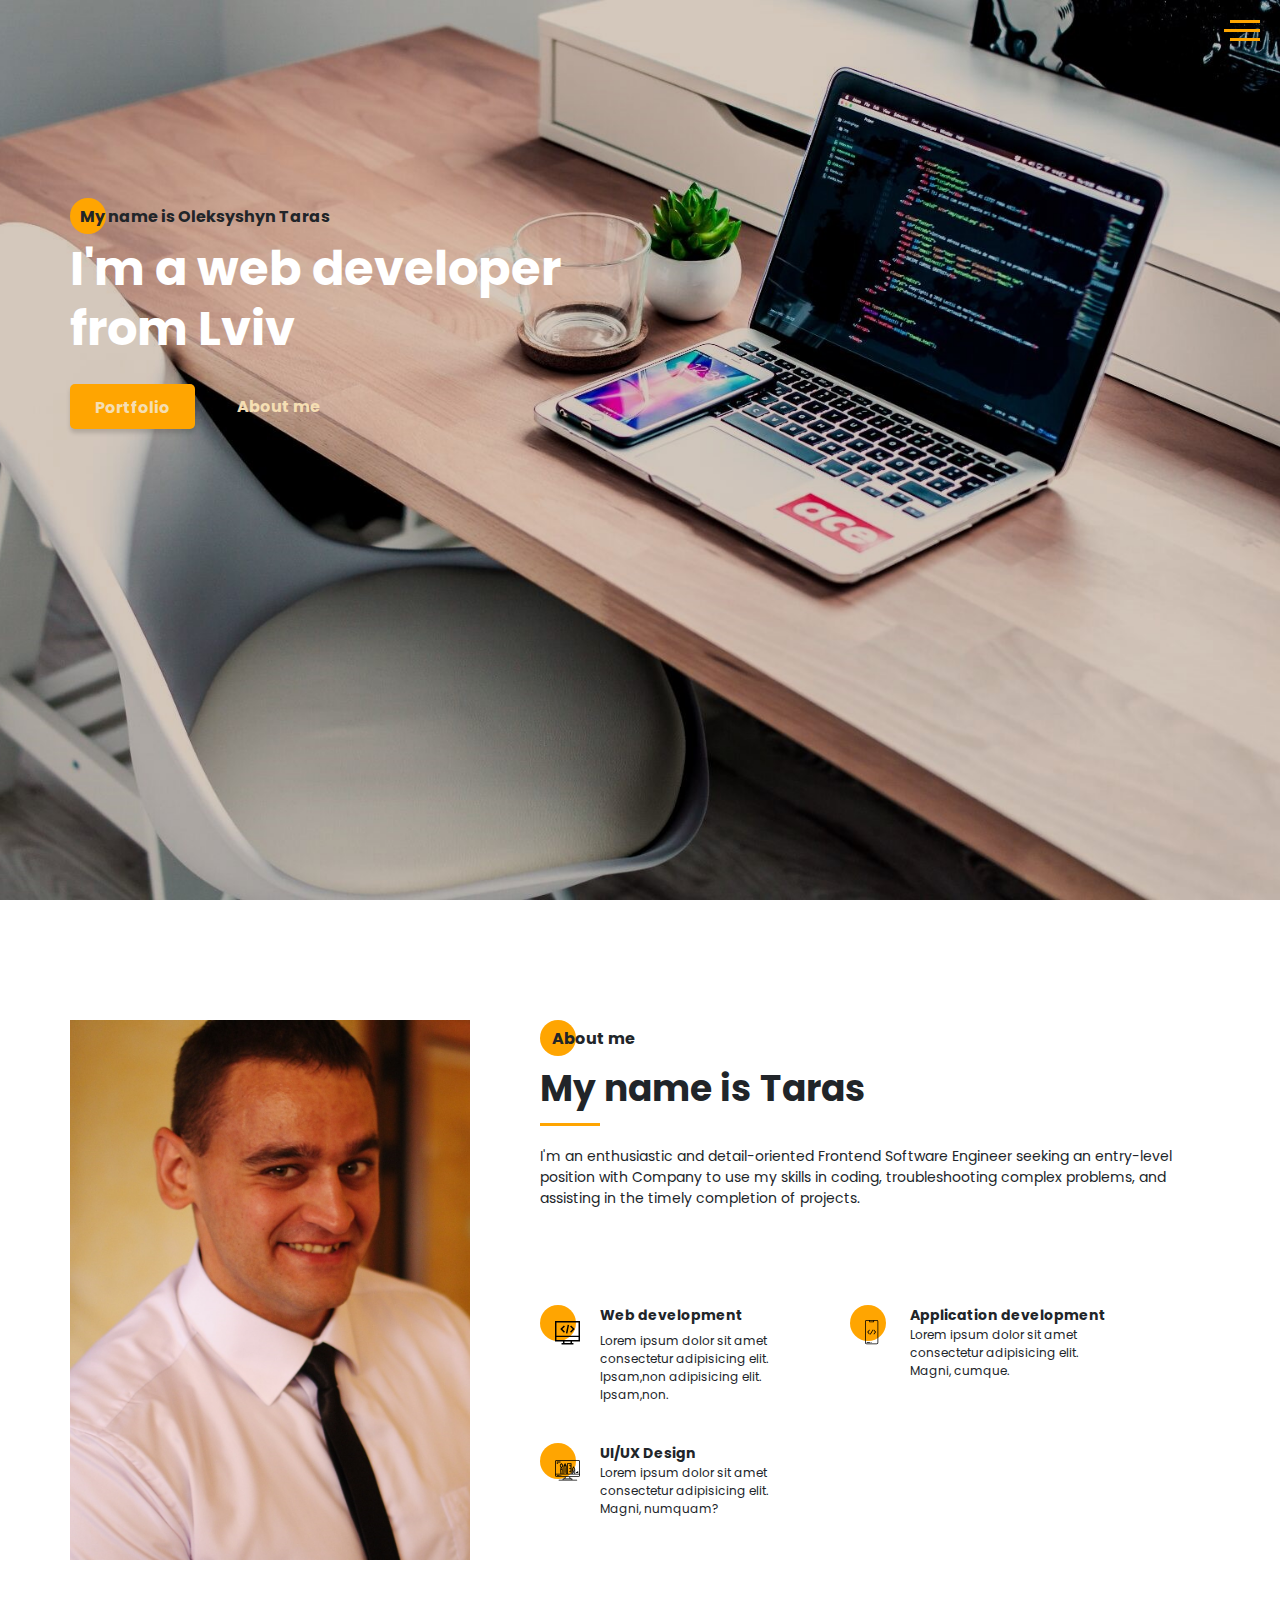
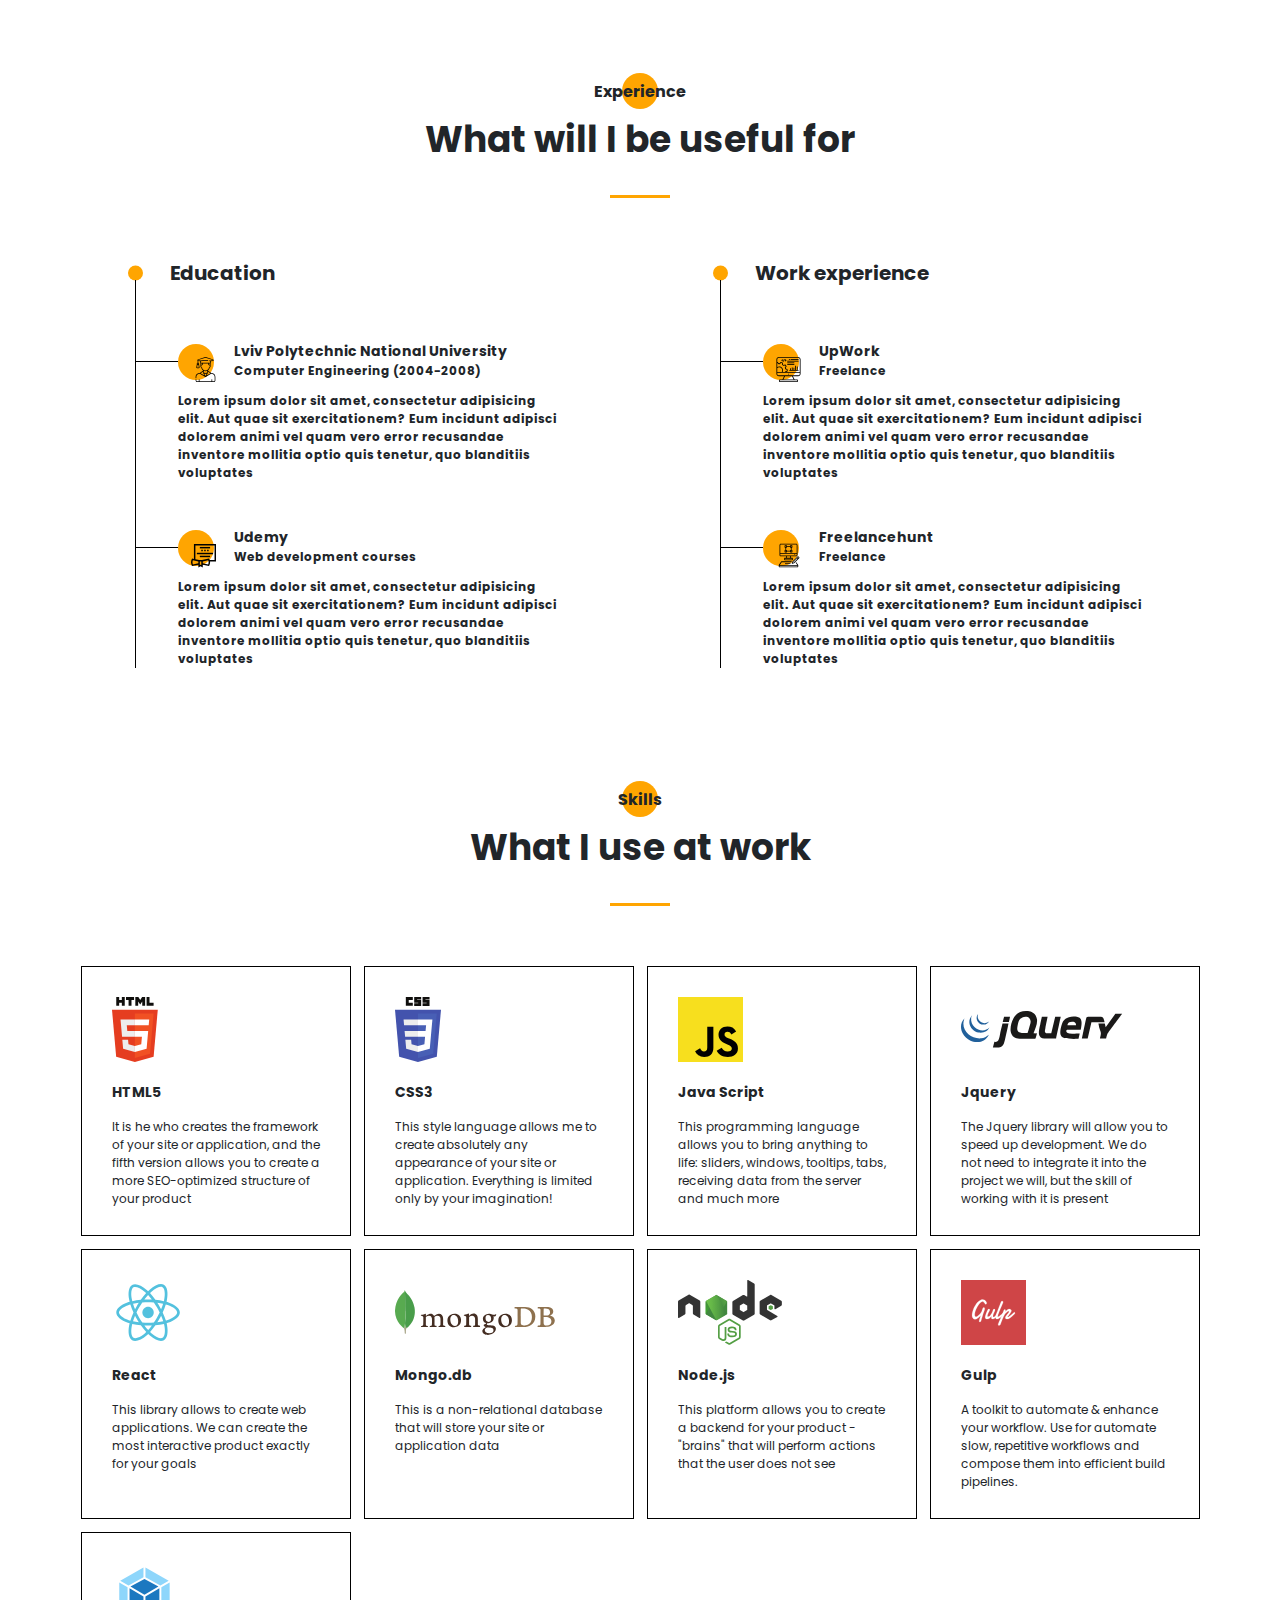
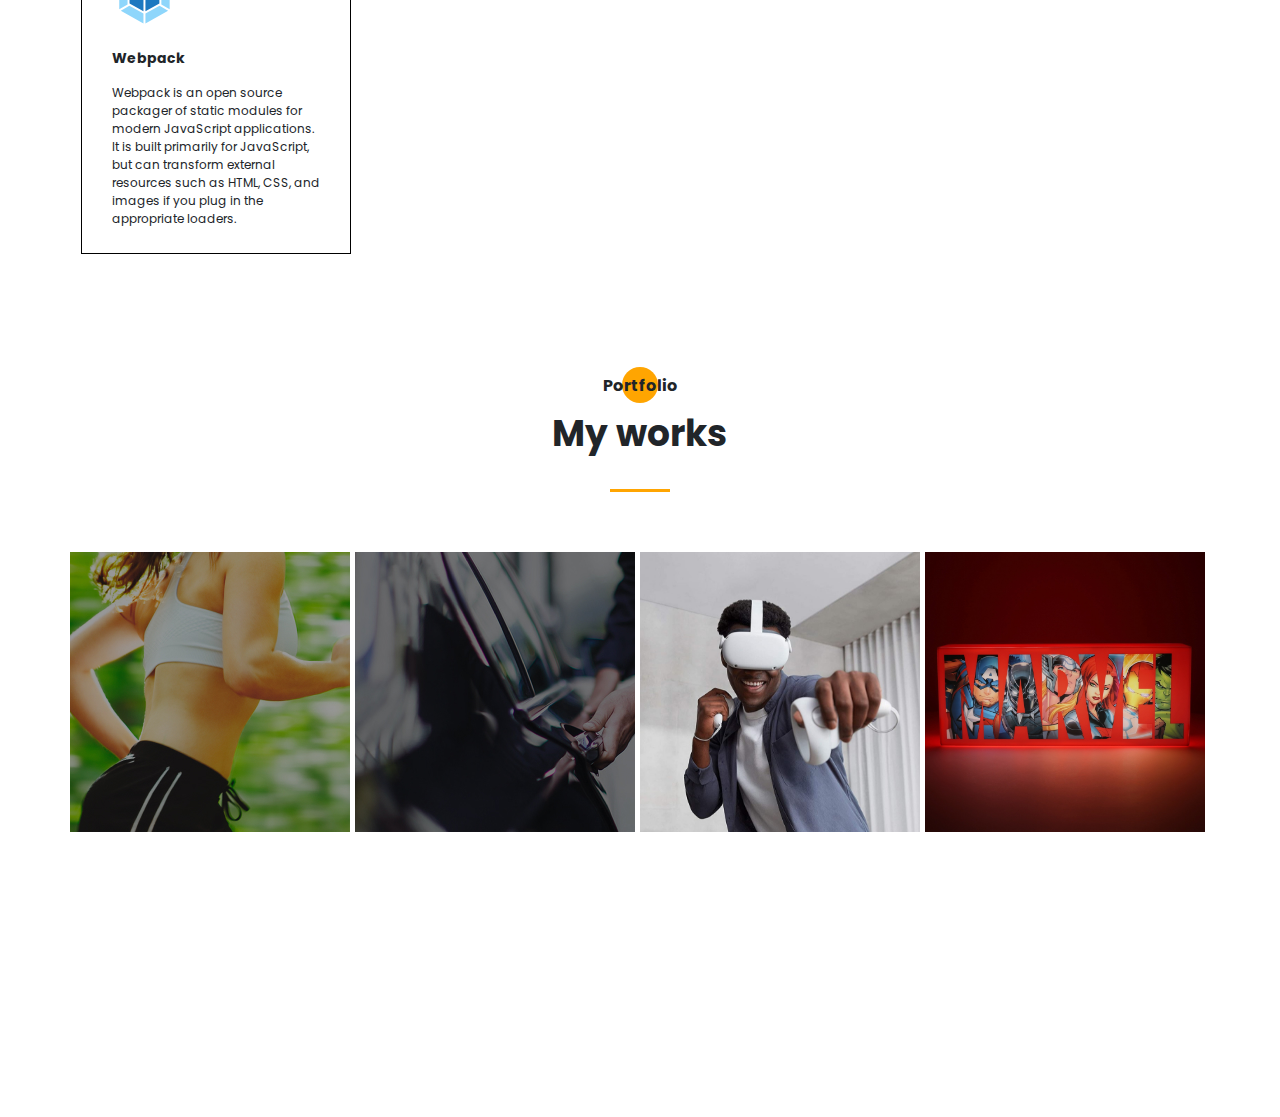
==== commit 4622cbd0: "portfolio`s link fixed" ====
--- a/index.html
+++ b/index.html
@@ -403,14 +403,8 @@
         <a href="pages/oculus/index.html" class="portfolio__item">
           <img src="img/works/oculus.jpg" alt="bread">
         </a>
-        <a href="#" class="portfolio__item vertical">
-          <img src="img/works/plans.jpg" alt="plans">
-        </a>
-        <a href="#" class="portfolio__item">
-          <img src="img/works/ipad.jpg" alt="ipad">
-        </a>
-        <a href="#" class="portfolio__item horizontal">
-          <img src="img/works/mac.jpg" alt="mac">
+        <a href="https://marvelmyapp-e41a63b92b8f.herokuapp.com/" class="portfolio__item">
+          <img src="img/works/marvel.jpg" alt="plans">
         </a>
       </div>
     </div>
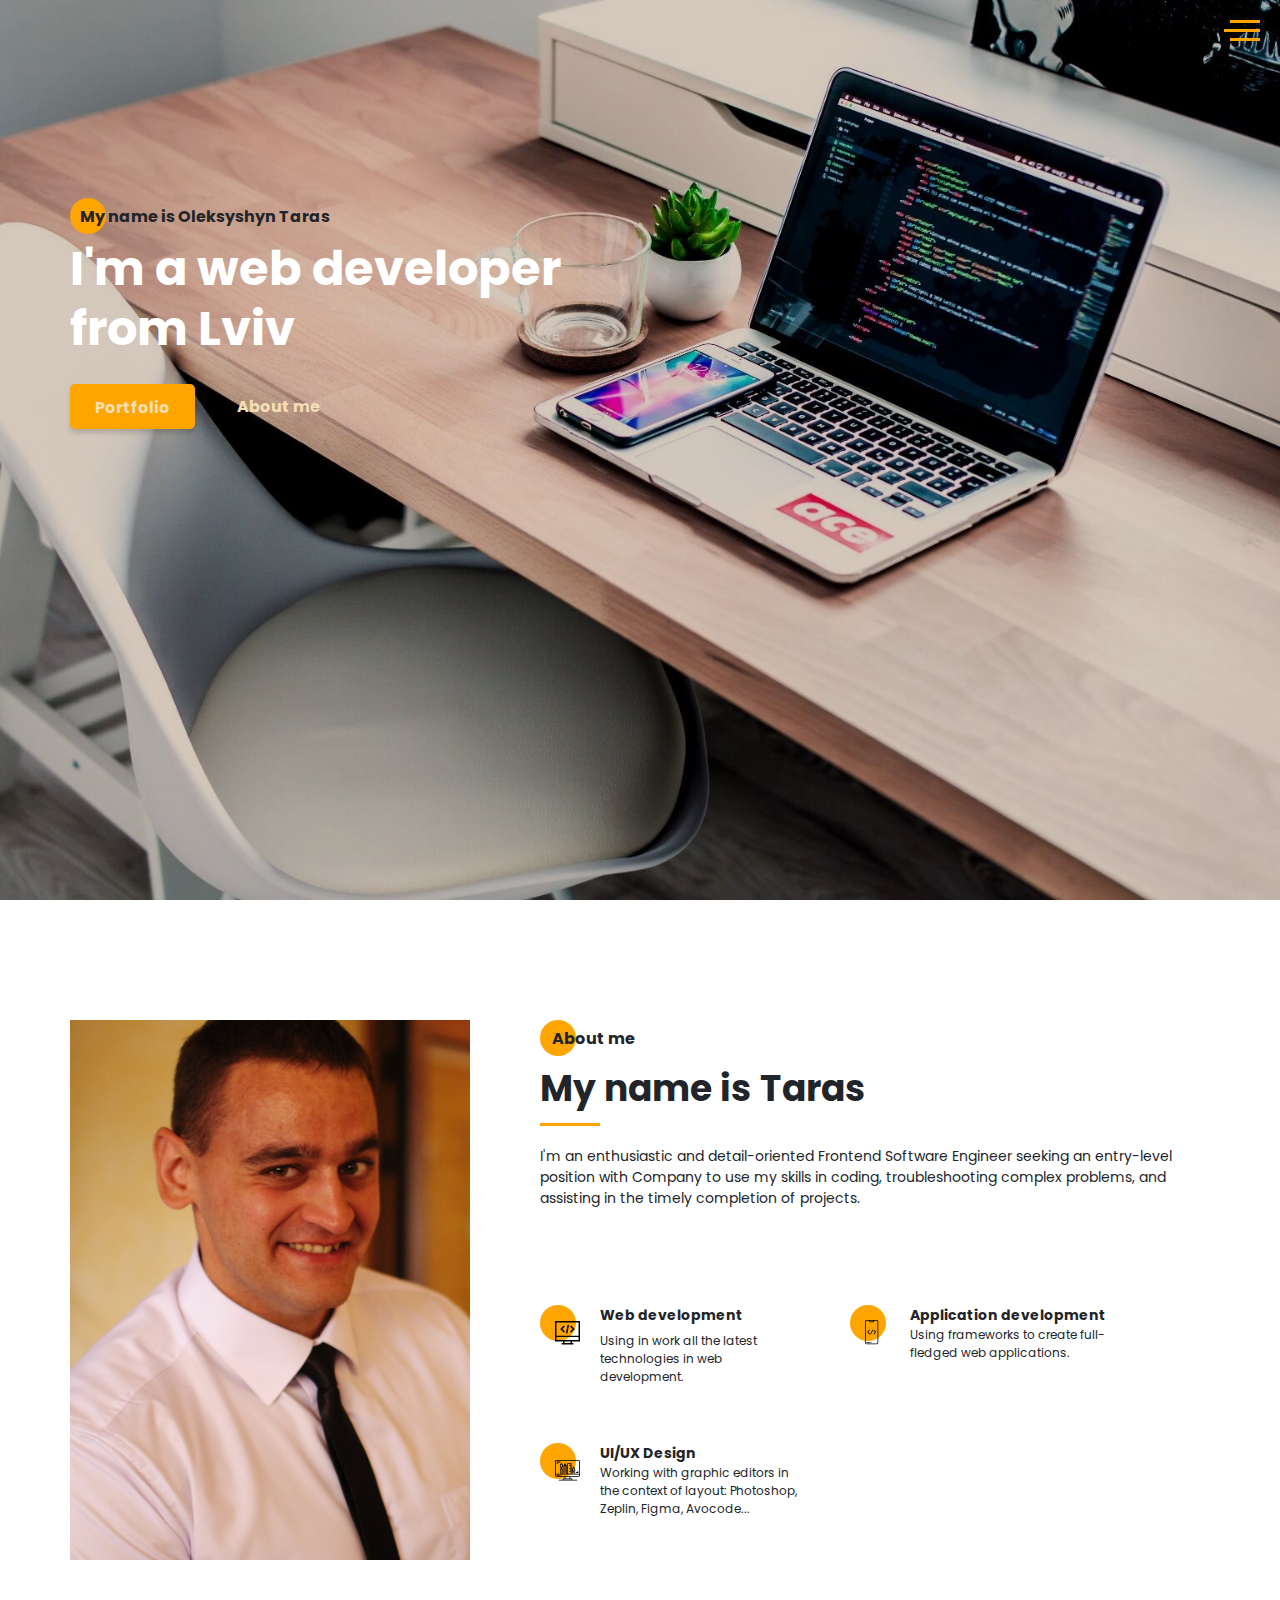
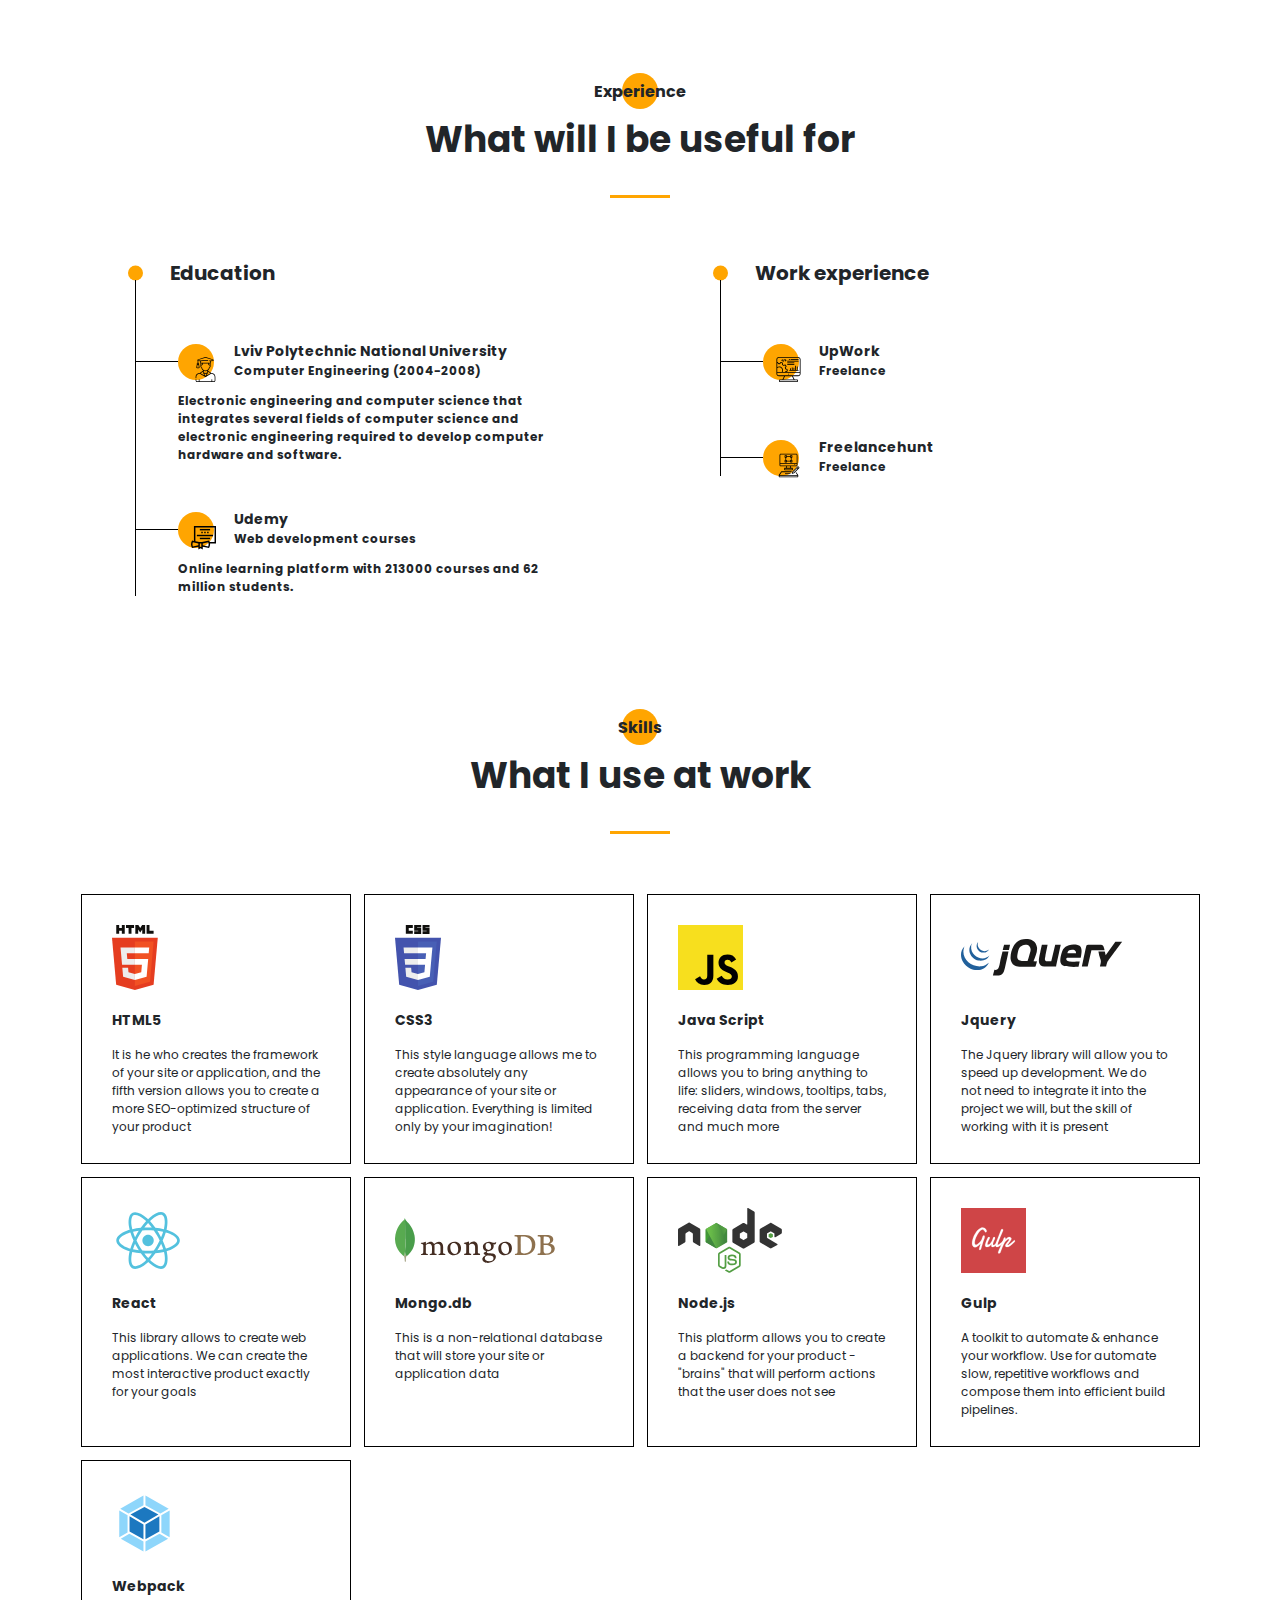
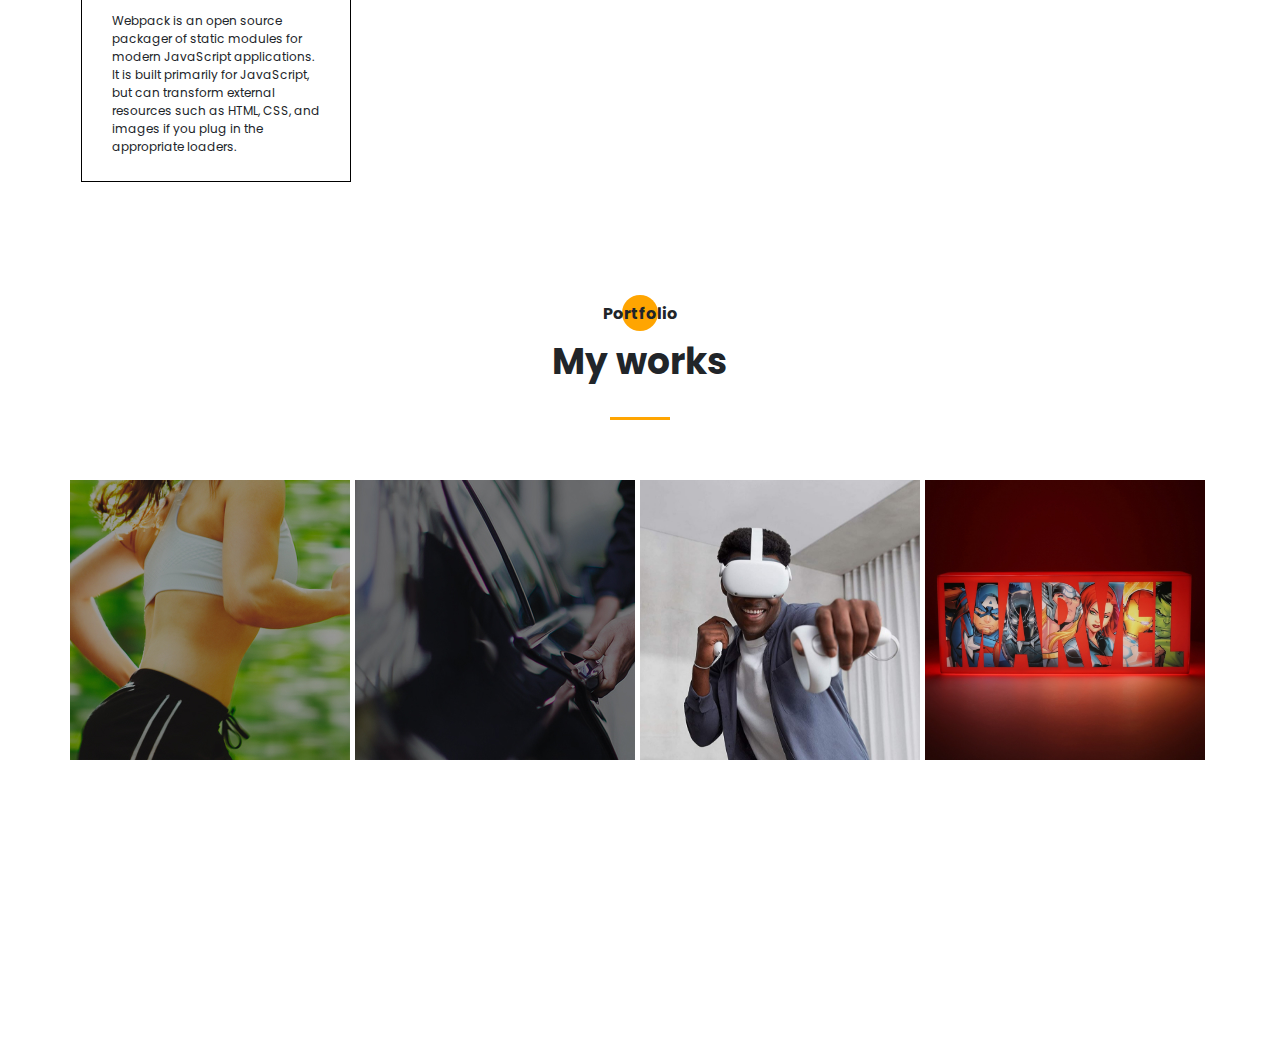
==== commit 41966660: "Text fixed" ====
--- a/index.html
+++ b/index.html
@@ -160,8 +160,7 @@
             <div>
               <h3 class="title title_fz14 about__skills-title">Web development</h3>
               <p class="about__skills-text">
-                Lorem ipsum dolor sit amet consectetur adipisicing elit. Ipsam,non adipisicing elit.
-                Ipsam,non.
+                Using in work all the latest technologies in web development.
               </p>
             </div>
           </div>
@@ -171,8 +170,7 @@
             </div>
             <div>
               <h3 class="title title_fz14">Application development</h3>
-              <p class="about__skills-text">Lorem ipsum dolor sit amet consectetur adipisicing elit. Magni,
-                cumque.</p>
+              <p class="about__skills-text">Using frameworks to create full-fledged web applications.</p>
             </div>
           </div>
           <div class="about__skills-item">
@@ -181,8 +179,8 @@
             </div>
             <div>
               <h3 class="title title_fz14">UI/UX Design</h3>
-              <p class="about__skills-text">Lorem ipsum dolor sit amet consectetur adipisicing elit. Magni,
-                numquam?</p>
+              <p class="about__skills-text">Working with graphic editors in the context of layout: Photoshop, Zeplin,
+                Figma, Avocode...</p>
             </div>
           </div>
         </div>
@@ -214,9 +212,8 @@
                   </div>
                 </div>
                 <div class="resume__item-body">
-                  Lorem ipsum dolor sit amet, consectetur adipisicing elit. Aut quae sit
-                  exercitationem? Eum incidunt adipisci dolorem animi vel quam vero error
-                  recusandae inventore mollitia optio quis tenetur, quo blanditiis voluptates
+                  Electronic engineering and computer science that integrates several fields of computer science and
+                  electronic engineering required to develop computer hardware and software.
                 </div>
               </div>
             </li>
@@ -232,9 +229,7 @@
                   </div>
                 </div>
                 <div class="resume__item-body">
-                  Lorem ipsum dolor sit amet, consectetur adipisicing elit. Aut quae sit
-                  exercitationem? Eum incidunt adipisci dolorem animi vel quam vero error
-                  recusandae inventore mollitia optio quis tenetur, quo blanditiis voluptates
+                  Online learning platform with 213000 courses and 62 million students.
                 </div>
               </div>
             </li>
@@ -256,9 +251,7 @@
                   </div>
                 </div>
                 <div class="resume__item-body">
-                  Lorem ipsum dolor sit amet, consectetur adipisicing elit. Aut quae sit
-                  exercitationem? Eum incidunt adipisci dolorem animi vel quam vero error
-                  recusandae inventore mollitia optio quis tenetur, quo blanditiis voluptates
+
                 </div>
               </div>
             </li>
@@ -274,9 +267,6 @@
                   </div>
                 </div>
                 <div class="resume__item-body">
-                  Lorem ipsum dolor sit amet, consectetur adipisicing elit. Aut quae sit
-                  exercitationem? Eum incidunt adipisci dolorem animi vel quam vero error
-                  recusandae inventore mollitia optio quis tenetur, quo blanditiis voluptates
                 </div>
               </div>
             </li>
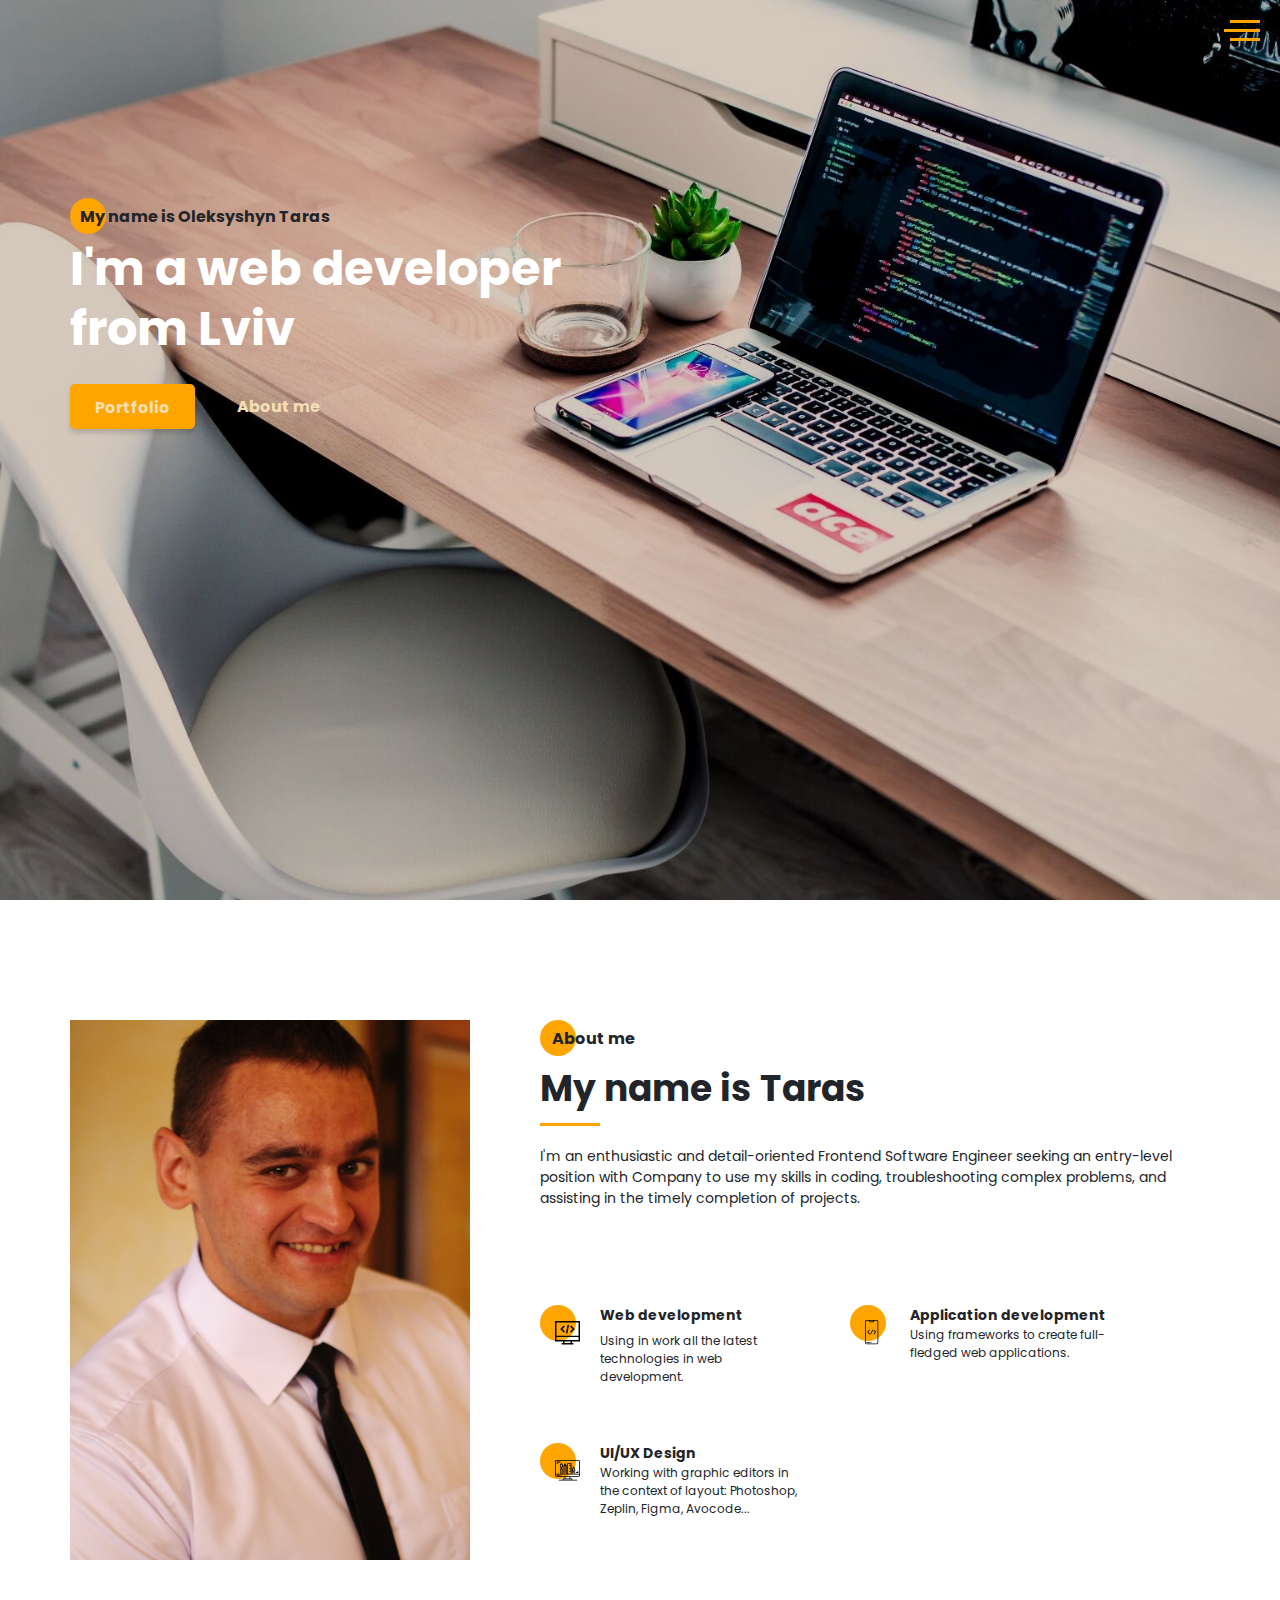
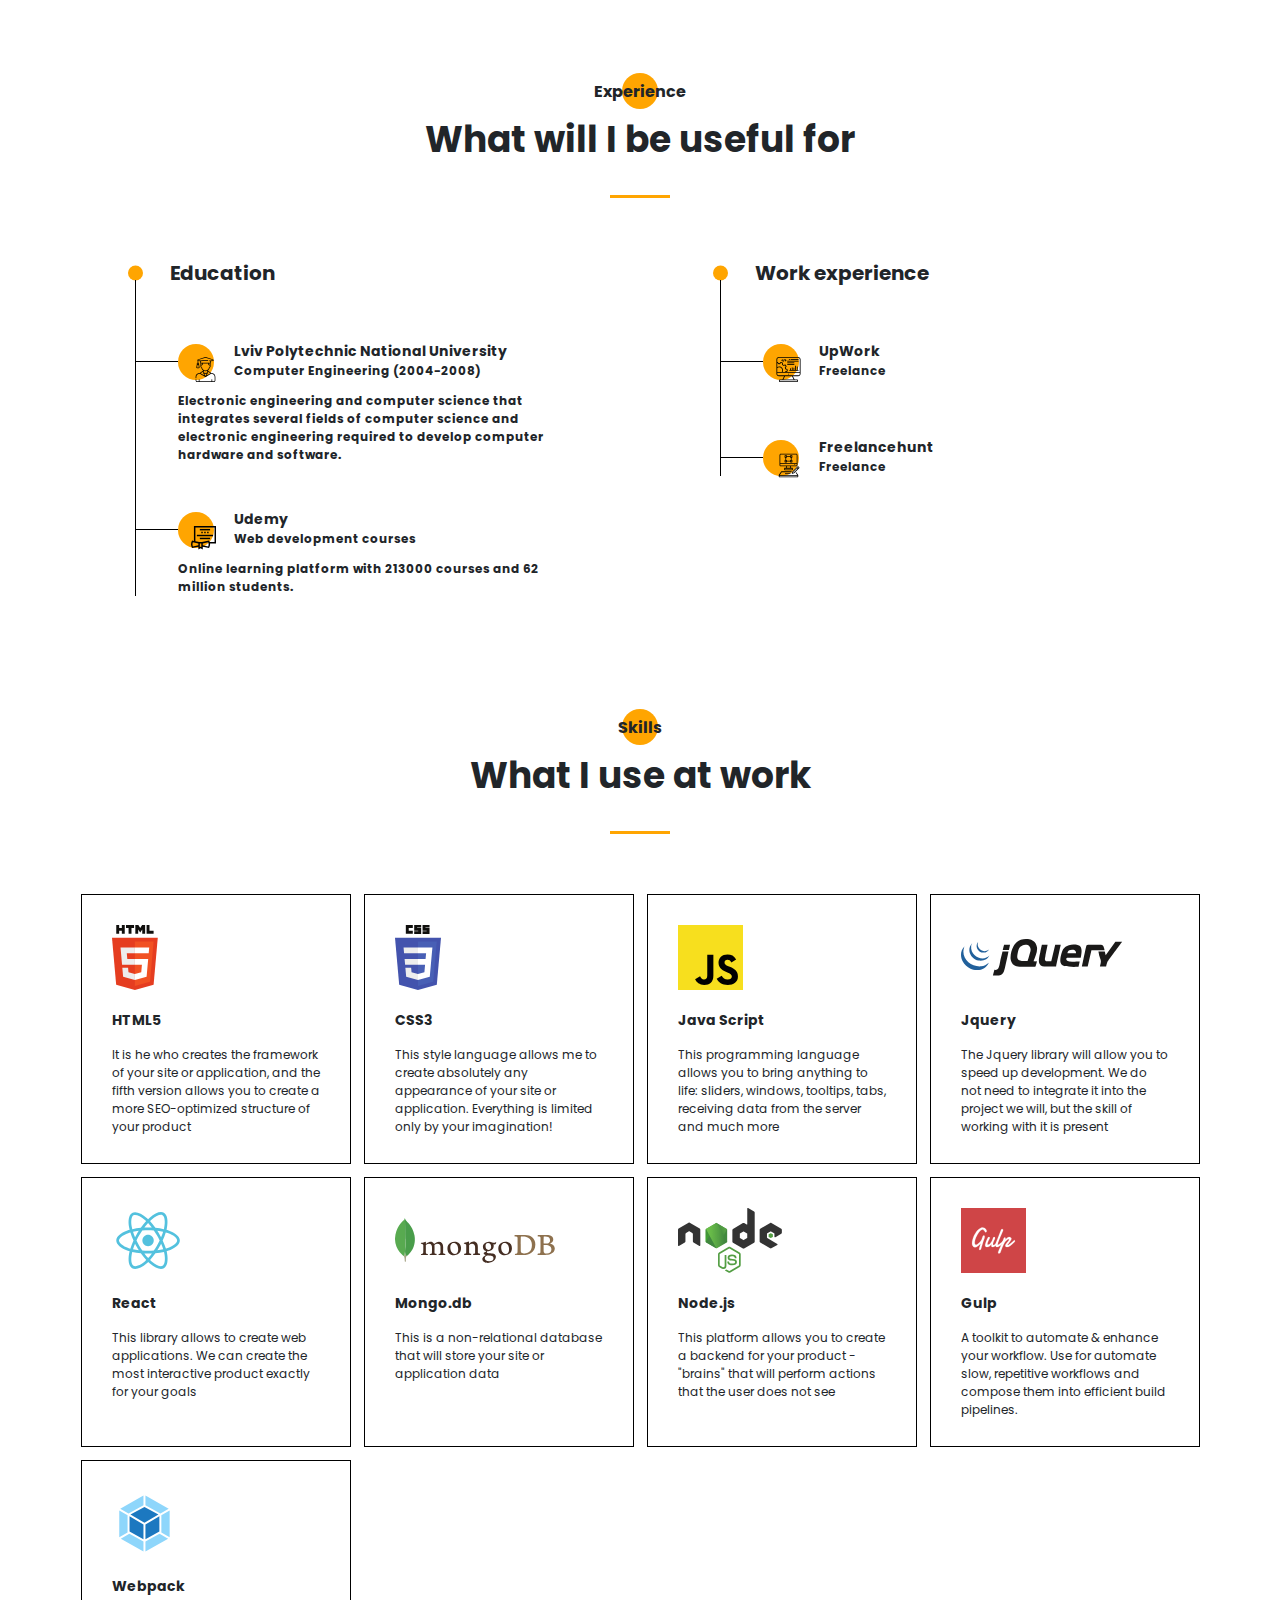
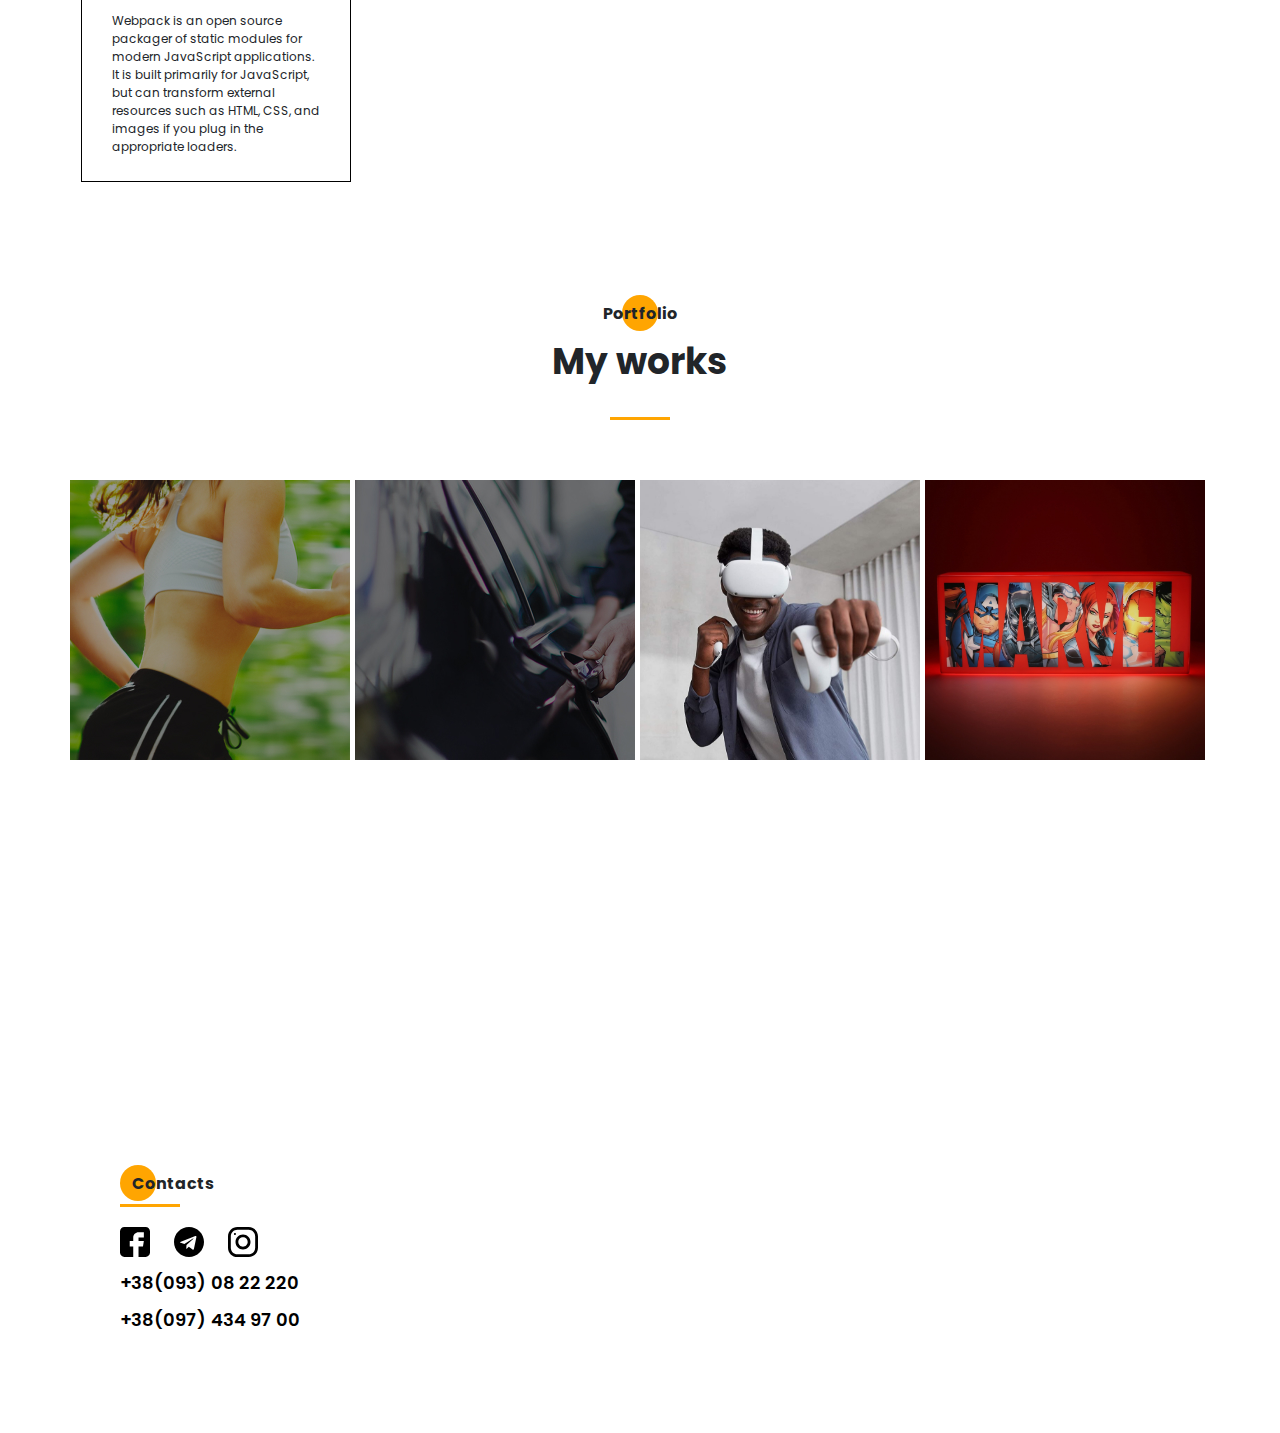
==== commit 2dedf30a: "cosials fixed" ====
--- a/index.html
+++ b/index.html
@@ -82,14 +82,14 @@
         </ul>
       </nav>
       <div class="menu__social">
-        <a href="#">
+        <a href="https://github.com/TarasOleksyshyn" target="_blank">
           <svg width="20" height="19" viewBox="0 0 20 19" fill="none" xmlns="http://www.w3.org/2000/svg">
             <path
               d="M10 0C4.475 0 0 4.36167 0 9.74107C0 14.0457 2.865 17.6962 6.8375 18.9832C7.3375 19.0749 7.52083 18.7734 7.52083 18.5148C7.52083 18.2835 7.5125 17.6706 7.50833 16.8585C4.72667 17.4459 4.14 15.5517 4.14 15.5517C3.685 14.4274 3.0275 14.1267 3.0275 14.1267C2.12167 13.5228 3.0975 13.5352 3.0975 13.5352C4.10167 13.603 4.62917 14.5389 4.62917 14.5389C5.52083 16.0283 6.97 15.5979 7.54167 15.3493C7.63167 14.719 7.88917 14.2903 8.175 14.0466C5.95417 13.8029 3.62 12.9652 3.62 9.23304C3.62 8.16988 4.0075 7.30085 4.64917 6.61934C4.53667 6.37317 4.19917 5.3827 4.73667 4.04116C4.73667 4.04116 5.57417 3.78012 7.48667 5.03988C8.28667 4.82345 9.13667 4.71606 9.98667 4.7111C10.8367 4.71606 11.6867 4.82345 12.4867 5.03988C14.3867 3.78012 15.2242 4.04116 15.2242 4.04116C15.7617 5.3827 15.4242 6.37317 15.3242 6.61934C15.9617 7.30085 16.3492 8.16988 16.3492 9.23304C16.3492 12.9752 14.0117 13.7987 11.7867 14.0383C12.1367 14.3307 12.4617 14.928 12.4617 15.8408C12.4617 17.1444 12.4492 18.1918 12.4492 18.5082C12.4492 18.7635 12.6242 19.0683 13.1367 18.9708C17.1375 17.692 20 14.0391 20 9.74107C20 4.36167 15.5225 0 10 0Z"
               fill="#212121" />
           </svg>
         </a>
-        <a href="#">
+        <a href="https://www.instagram.com/taras.oleksyshyn" target="_blank">
           <svg width="20" height="20" viewBox="0 0 20 20" fill="none" xmlns="http://www.w3.org/2000/svg">
             <path
               d="M13.7495 0L6.24951 0C2.79826 0 -0.000488281 2.79875 -0.000488281 6.25L-0.000488281 13.75C-0.000488281 17.2013 2.79826 20 6.24951 20L13.7495 20C17.2008 20 19.9995 17.2013 19.9995 13.75L19.9995 6.25C19.9995 2.79875 17.2008 0 13.7495 0ZM18.1245 13.75C18.1245 16.1625 16.162 18.125 13.7495 18.125L6.24951 18.125C3.83701 18.125 1.87451 16.1625 1.87451 13.75L1.87451 6.25C1.87451 3.8375 3.83701 1.875 6.24951 1.875L13.7495 1.875C16.162 1.875 18.1245 3.8375 18.1245 6.25L18.1245 13.75Z"
@@ -102,7 +102,7 @@
               fill="black" />
           </svg>
         </a>
-        <a href="#">
+        <a href="https://www.facebook.com/Taras.Oleksyshyn" target="_blank">
           <svg width="20" height="20" viewBox="0 0 20 20" fill="none" xmlns="http://www.w3.org/2000/svg">
             <path
               d="M17.0698 0L2.9292 0C1.3139 0 -0.000488281 1.31439 -0.000488281 2.92969L-0.000488281 17.0703C-0.000488281 18.6856 1.3139 20 2.9292 20L8.82764 20L8.82764 12.9297L6.48389 12.9297L6.48389 9.41406L8.82764 9.41406L8.82764 7.03125C8.82764 5.09262 10.4046 3.51563 12.3433 3.51563L15.8979 3.51563L15.8979 7.03125L12.3433 7.03125L12.3433 9.41406L15.8979 9.41406L15.312 12.9297L12.3433 12.9297L12.3433 20L17.0698 20C18.6851 20 19.9995 18.6856 19.9995 17.0703L19.9995 2.92969C19.9995 1.31439 18.6851 0 17.0698 0Z"
@@ -400,6 +400,43 @@
     </div>
   </section>
 
+  <section class="contacts" id="contacts">
+    <div class="container">
+
+      <div class="contacts__wraper">
+
+        <div class="contacts__descr">
+          <h2 class="title title_fz16 contacts__title">Contacts</h2>
+          <div class="divider"></div>
+
+
+          <div class="contacts__social">
+            <a href="https://www.facebook.com/Taras.Oleksyshyn" class="contacts__link" target="_blank">
+              <img src="icons/social/facebook.svg" alt="facebook">
+            </a>
+            <a href="https://t.me/x3mal18" class="contacts__link" target="_blank">
+              <img src="icons/social/telegram.svg" alt="telegram">
+            </a>
+            <a href="https://www.instagram.com/taras.oleksyshyn" class="contacts__link" target="_blank">
+              <img src="icons/social/instagram.svg" alt="instagram">
+            </a>
+          </div>
+
+          <div class="contacts__numbers">
+            <a href="tel:+380930822220" class="contacts__number" title="+380930822220">
+              <span>+38(093) 08 22 220</span>
+            </a>
+            <a href="tel:+380974349700" class="contacts__number" title="+380974349700">
+              <span>+38(097) 434 97 00</span>
+            </a>
+          </div>
+
+        </div>
+      </div>
+
+    </div>
+  </section>
+
   <script src="js/main.min.js"></script>
 </body>
 
--- a/css/style.min.css
+++ b/css/style.min.css
@@ -4,4 +4,4 @@
  * Copyright 2011-2019 Twitter, Inc.
  * Licensed under MIT (https://github.com/twbs/bootstrap/blob/master/LICENSE)
  * Forked from Normalize.css, licensed MIT (https://github.com/necolas/normalize.css/blob/master/LICENSE.md)
- */@import"https://fonts.googleapis.com/css2?family=Poppins:wght@500;700&display=swap";*,::after,::before{-webkit-box-sizing:border-box;box-sizing:border-box}html{font-family:sans-serif;line-height:1.15;-webkit-text-size-adjust:100%;-webkit-tap-highlight-color:rgba(0,0,0,0)}article,aside,figcaption,figure,footer,header,hgroup,main,nav,section{display:block}body{margin:0;font-family:-apple-system,BlinkMacSystemFont,"Segoe UI",Roboto,"Helvetica Neue",Arial,"Noto Sans",sans-serif,"Apple Color Emoji","Segoe UI Emoji","Segoe UI Symbol","Noto Color Emoji";font-size:1rem;font-weight:400;line-height:1.5;color:#212529;text-align:left;background-color:#fff}[tabindex="-1"]:focus{outline:0 !important}hr{-webkit-box-sizing:content-box;box-sizing:content-box;height:0;overflow:visible}h1,h2,h3,h4,h5,h6{margin-top:0;margin-bottom:.5rem}p{margin-top:0;margin-bottom:1rem}abbr[data-original-title],abbr[title]{text-decoration:underline;-webkit-text-decoration:underline dotted;text-decoration:underline dotted;cursor:help;border-bottom:0;-webkit-text-decoration-skip-ink:none;text-decoration-skip-ink:none}address{margin-bottom:1rem;font-style:normal;line-height:inherit}dl,ol,ul{margin-top:0;margin-bottom:1rem}ol ol,ol ul,ul ol,ul ul{margin-bottom:0}dt{font-weight:700}dd{margin-bottom:.5rem;margin-left:0}blockquote{margin:0 0 1rem}b,strong{font-weight:bolder}small{font-size:80%}sub,sup{position:relative;font-size:75%;line-height:0;vertical-align:baseline}sub{bottom:-0.25em}sup{top:-0.5em}a{color:#007bff;text-decoration:none;background-color:rgba(0,0,0,0)}a:hover{color:#0056b3;text-decoration:underline}a:not([href]):not([tabindex]){color:inherit;text-decoration:none}a:not([href]):not([tabindex]):focus,a:not([href]):not([tabindex]):hover{color:inherit;text-decoration:none}a:not([href]):not([tabindex]):focus{outline:0}code,kbd,pre,samp{font-family:SFMono-Regular,Menlo,Monaco,Consolas,"Liberation Mono","Courier New",monospace;font-size:1em}pre{margin-top:0;margin-bottom:1rem;overflow:auto}figure{margin:0 0 1rem}img{vertical-align:middle;border-style:none}svg{overflow:hidden;vertical-align:middle}table{border-collapse:collapse}caption{padding-top:.75rem;padding-bottom:.75rem;color:#6c757d;text-align:left;caption-side:bottom}th{text-align:inherit}label{display:inline-block;margin-bottom:.5rem}button{border-radius:0}button:focus{outline:1px dotted;outline:5px auto -webkit-focus-ring-color}button,input,optgroup,select,textarea{margin:0;font-family:inherit;font-size:inherit;line-height:inherit}button,input{overflow:visible}button,select{text-transform:none}select{word-wrap:normal}[type=button],[type=reset],[type=submit],button{-webkit-appearance:button}[type=button]:not(:disabled),[type=reset]:not(:disabled),[type=submit]:not(:disabled),button:not(:disabled){cursor:pointer}[type=button]::-moz-focus-inner,[type=reset]::-moz-focus-inner,[type=submit]::-moz-focus-inner,button::-moz-focus-inner{padding:0;border-style:none}input[type=checkbox],input[type=radio]{-webkit-box-sizing:border-box;box-sizing:border-box;padding:0}input[type=date],input[type=datetime-local],input[type=month],input[type=time]{-webkit-appearance:listbox}textarea{overflow:auto;resize:vertical}fieldset{min-width:0;padding:0;margin:0;border:0}legend{display:block;width:100%;max-width:100%;padding:0;margin-bottom:.5rem;font-size:1.5rem;line-height:inherit;color:inherit;white-space:normal}progress{vertical-align:baseline}[type=number]::-webkit-inner-spin-button,[type=number]::-webkit-outer-spin-button{height:auto}[type=search]{outline-offset:-2px;-webkit-appearance:none}[type=search]::-webkit-search-decoration{-webkit-appearance:none}::-webkit-file-upload-button{font:inherit;-webkit-appearance:button}output{display:inline-block}summary{display:list-item;cursor:pointer}template{display:none}[hidden]{display:none !important}*{font-family:"Poppins",sans-serif;margin:0;padding:0;-webkit-box-sizing:border-box;box-sizing:border-box}.container{width:1140px;margin:0 auto}.divider{width:60px;height:3px;background-color:#ffa501;margin:25px auto 0}.promo{min-height:100vh;position:relative;background:url("../img/main_bg.jpg") no-repeat 50%/cover;padding-top:205px}.promo__title{margin-top:10px;width:535px;color:#fff}.promo__subtitle{padding-left:10px;position:relative;z-index:2}.promo__subtitle:before{content:"";position:absolute;left:0;top:-30%;width:36px;height:36px;border-radius:50%;background:#ffa501;z-index:-1}.promo__btns{margin-top:25px;width:250px;display:-webkit-box;display:-ms-flexbox;display:flex;-webkit-box-align:center;-ms-flex-align:center;align-items:center;-webkit-box-pack:justify;-ms-flex-pack:justify;justify-content:space-between}.promo__link{color:wheat;font-weight:bold;border-radius:5px}.promo__link:hover{color:#fff;text-decoration:none;scale:1.01}.title{font-weight:bold;font-size:36px;line-height:60px}.title_fz12{font-size:12px;line-height:18px}.title_fz14{font-size:14px;line-height:21px;margin-bottom:0}.title_fz16{font-size:16px;line-height:24px}.title_fz20{font-size:20px;line-height:30px}.title_fz36{font-size:36px}.title_fz48{font-size:48px}.title_center{margin-bottom:6px;text-align:center;position:relative}.title_center:before{content:"";position:absolute;left:0;top:-30%;width:36px;height:36px;border-radius:50%;background:#ffa501;z-index:-1}.title_center:before{left:50%;-webkit-transform:translateX(-50%);-ms-transform:translateX(-50%);transform:translateX(-50%)}.title_subtitle-center{text-align:center}.btn{padding:12px 25px;height:45px;background:#ffa501;-webkit-box-shadow:0px 4px 4px rgba(0,0,0,.15);box-shadow:0px 4px 4px rgba(0,0,0,.15)}.sidepanel{color:#000;position:fixed;top:200px;left:50px;display:-webkit-box;display:-ms-flexbox;display:flex;-webkit-box-orient:vertical;-webkit-box-direction:normal;-ms-flex-direction:column;flex-direction:column;-webkit-box-pack:justify;-ms-flex-pack:justify;justify-content:space-between;-webkit-box-align:center;-ms-flex-align:center;align-items:center;height:340px;width:25px;z-index:1}.sidepanel__link:hover{scale:1.1}.sidepanel__decorator{width:2px;height:70px;background:#000}.sidepanel__text{font-weight:700;font-size:16px;height:150px;width:25px}.sidepanel__text span{display:block;-webkit-transform:rotate(-90deg) translate(-40%, -258%);-ms-transform:rotate(-90deg) translate(-40%, -258%);transform:rotate(-90deg) translate(-40%, -258%);width:150px}.hamburger{position:fixed;top:20px;right:30px;height:21px;display:-webkit-box;display:-ms-flexbox;display:flex;-webkit-box-orient:vertical;-webkit-box-direction:normal;-ms-flex-direction:column;flex-direction:column;-webkit-box-pack:justify;-ms-flex-pack:justify;justify-content:space-between;-webkit-box-align:end;-ms-flex-align:end;align-items:flex-end;z-index:100;cursor:pointer}.hamburger span{display:block;width:30px;height:3px;background:#ffa501;-webkit-box-shadow:#ffa501 2px;box-shadow:#ffa501 2px}.hamburger span.long{width:36px}.menu{position:fixed;top:0;left:-100%;width:100%;height:100vh;z-index:5;visibility:hidden;opacity:0;-webkit-transition:all .6s;-o-transition:all .6s;transition:all .6s}.menu.active{left:0;visibility:visible;opacity:1}.menu__block{position:relative;width:350px;height:100vh;padding:70px 0 0 40px;background-color:#ffa501;-webkit-transition:all .6s;-o-transition:all .6s;transition:all .6s;z-index:7}.menu__close{position:absolute;top:25px;right:25px;cursor:pointer}.menu__list{list-style-type:none;padding-left:35px}.menu__item{width:-webkit-max-content;width:-moz-max-content;width:max-content;position:relative;font-weight:700;font-size:24px;line-height:36px;margin-bottom:15px}.menu__item:before{-webkit-transition:background .6s;-o-transition:background .6s;transition:background .6s;content:"";position:absolute;left:-35px;top:30%;width:15px;height:15px;border:1px solid #000;border-radius:100%}.menu__item:hover:before{background:#fff}.menu__item a{color:#fff}.menu__social{width:90px;position:absolute;right:50%;-webkit-transform:translateX(50%);-ms-transform:translateX(50%);transform:translateX(50%);bottom:5%;display:-webkit-box;display:-ms-flexbox;display:flex;-webkit-box-pack:justify;-ms-flex-pack:justify;justify-content:space-between}.menu__overlay{position:fixed;top:0;left:0;width:100%;height:100%;background-color:#fff;opacity:.75}.about{padding-top:120px}.about__wraper{display:grid;grid-template-columns:400px 670px;grid-template-rows:minmax(245px, auto) minmax(255px, auto);grid-auto-rows:minmax(245px, auto);-webkit-column-gap:70px;-moz-column-gap:70px;column-gap:70px;row-gap:40px}.about__photo{grid-row:1/3}.about__photo img{width:100%;height:100%;-o-object-fit:cover;object-fit:cover}.about__descr{padding-top:7px}.about__descr .divider{margin-top:4px;margin-left:0}.about__title{padding-left:12px;position:relative}.about__title:before{content:"";position:absolute;left:0;top:-30%;width:36px;height:36px;border-radius:50%;background:#ffa501;z-index:-1}.about__text{margin-top:20px;font-size:14px;line-height:21px}.about__skills{display:grid;grid-template:repeat(2, minmax(115px, auto))/repeat(2, 260px);grid-auto-rows:1fr;-webkit-column-gap:50px;-moz-column-gap:50px;column-gap:50px;row-gap:20px}.about__skills-title{margin-bottom:6px}.about__skills-text{margin:0;font-size:12px;line-height:18px}.about__skills-item{display:grid;grid-template-columns:40px 200px;-webkit-column-gap:20px;-moz-column-gap:20px;column-gap:20px}.about__skills-circle{position:relative;padding:15px 0 0 15px}.about__skills-circle:before{content:"";position:absolute;left:0;top:-30%;width:36px;height:36px;border-radius:50%;background:#ffa501;z-index:-1}.about__skills-circle:before{top:0}.resume{padding-top:120px}.resume__wraper{padding:60px 65px 0;display:grid;grid-template-columns:repeat(2, 425px);-webkit-column-gap:160px;-moz-column-gap:160px;column-gap:160px}.resume__column-title{padding-left:35px;position:relative}.resume__column-title::before{content:"";position:absolute;left:-7px;top:50%;-webkit-transform:translateY(-50%);-ms-transform:translateY(-50%);transform:translateY(-50%);width:15px;height:15px;background:#ffa501;border-radius:100%}.resume__column ul{list-style:none;padding-left:43px;margin:0}.resume__column ul li{position:relative}.resume__column ul li::after{content:"";width:1px;height:calc(100% + 16px);position:absolute;top:-16px;left:-43px;background:#000}.resume__column ul li::before{content:"";width:43px;height:1px;position:absolute;top:65px;left:-43px;background:#000}.resume__item-head{padding-top:45px;display:-webkit-box;display:-ms-flexbox;display:flex}.resume__item-icon{position:relative;width:36px;height:36px;margin-right:20px}.resume__item-icon:before{content:"";position:absolute;left:0;top:-30%;width:36px;height:36px;border-radius:50%;background:#ffa501;z-index:-1}.resume__item-icon:before{top:3px}.resume__item-icon img{position:absolute;right:-2px;bottom:-5px}.resume__item-body{margin-top:12px;font-weight:700;font-size:12px;line-height:18px}.skills{padding-top:120px}.skills__items{margin-top:60px;padding:0 10px;display:grid;grid-template-columns:repeat(auto-fit, 270px);grid-auto-rows:minmax(270px, auto);-webkit-box-pack:center;-ms-flex-pack:center;justify-content:center;gap:13px}.skills__item{border:1px solid #000;padding:30px 30px 25px 30px}.skills__item-img{display:-webkit-box;display:-ms-flexbox;display:flex;-webkit-box-align:center;-ms-flex-align:center;align-items:center;min-height:65px}.skills__item img{max-height:65px}.skills__item h3{margin-top:20px}.skills__item p{margin:15px 0 0;font-size:12px;line-height:18px}.skills__ratings{margin-top:120px;display:grid;grid-template-columns:repeat(auto-fit, 350px);grid-auto-rows:minmax(70px, auto);-webkit-box-pack:center;-ms-flex-pack:center;justify-content:center;gap:30px 45px}.skills__ratings-item{display:grid;grid-template:minmax(21px, auto) 14px/200px 35px;-webkit-box-pack:justify;-ms-flex-pack:justify;justify-content:space-between;-ms-flex-line-pack:justify;align-content:space-between}.skills__ratings-title{position:relative;padding:2px 0 0 13px}.skills__ratings-title:before{content:"";position:absolute;left:0;top:-30%;width:36px;height:36px;border-radius:50%;background:#ffa501;z-index:-1}.skills__ratings-counter{font-size:14px;line-height:21px}.skills__ratings-line{width:100%;height:14px;background:#e8e4de;border-radius:4px;grid-column:1/3;overflow:hidden}.skills__ratings-line span{display:block;height:100%;background-color:#ffa501;border-radius:4px}.portfolio{padding-top:120px}.portfolio__wraper{margin-top:60px;display:grid;grid-template:repeat(2, 280px)/repeat(4, 280px);grid-auto-rows:280px;gap:5px}.portfolio__wraper .vertical{grid-row:1/3;grid-column:4/5}.portfolio__wraper .horizontal{grid-row:2/3;grid-column:2/4}.portfolio__item{-webkit-transition:-webkit-transform .5s;transition:-webkit-transform .5s;-o-transition:transform .5s;transition:transform .5s;transition:transform .5s, -webkit-transform .5s}.portfolio__item img{width:100%;height:100%;-o-object-fit:cover;object-fit:cover}.portfolio__item:hover{-webkit-transform:scale(1.05);-ms-transform:scale(1.05);transform:scale(1.05)}.contacts{padding:120px 0 90px 0}.contacts__wraper{padding:0 35px 0 50px;display:grid;grid-template-columns:400px 585px;-webkit-box-pack:justify;-ms-flex-pack:justify;justify-content:space-between}.contacts__photo img{width:100%;height:100%;-o-object-fit:cover;object-fit:cover}.contacts__descr{padding-top:7px}.contacts__descr .divider{margin-top:4px;margin-left:0}.contacts__title{padding-left:12px;position:relative}.contacts__title:before{content:"";position:absolute;left:0;top:-30%;width:36px;height:36px;border-radius:50%;background:#ffa501;z-index:-1}.contacts____title,.contacts__subtitle{font-weight:500}.contacts__text,.contacts__social{margin-top:20px}.contacts__link{display:inline-block;height:30px;width:30px;margin-right:20px}.contacts__link:first-child{-webkit-transform:rotate(90deg);-ms-transform:rotate(90deg);transform:rotate(90deg)}.contacts__link img{width:100%}.contacts__form{margin-top:30px;display:grid;grid-template:45px 190px 45px/repeat(2, 280px);-webkit-box-pack:justify;-ms-flex-pack:justify;justify-content:space-between;row-gap:26px}.contacts__form label{position:absolute;top:-9px;left:12px;height:18px;padding:0 8px;font-size:12px;font-weight:700;background-color:#fff;margin-bottom:0}.contacts__triggers{grid-column:1/3;display:grid;grid-template-columns:repeat(2, auto)}.contacts__policy{font-size:12px;line-height:14px;-ms-flex-item-align:center;align-self:center;justify-self:center}.contacts__policy input{margin-right:8px}.contacts__input{position:relative}.contacts__input input{height:100%;width:100%;padding:0 20px;font-size:14px}.contacts__textarea{position:relative;grid-column:1/3}.contacts__textarea textarea{width:100%;height:100%;resize:none;padding:10px 20px;font-size:14px}.contacts__btn{border:none;font-weight:bold;font-size:14px;line-height:21px}@media(max-width: 1350px){.sidepanel{display:none}}@media(max-width: 1239px){.container{max-width:960px}.about__wraper{grid-template-columns:400px 520px;-webkit-column-gap:40px;-moz-column-gap:40px;column-gap:40px}.about__skills{grid-template:repeat(2, minmax(115px, auto))/repeat(2, 250px);-webkit-column-gap:15px;-moz-column-gap:15px;column-gap:15px}.resume__wraper{padding:60px 10px 0;grid-template-columns:repeat(2, 430px);-webkit-column-gap:90px;-moz-column-gap:90px;column-gap:90px}.skills__ratings{-webkit-column-gap:30px;-moz-column-gap:30px;column-gap:30px}.portfolio__wraper{grid-template-columns:repeat(auto-fit, 280px);grid-auto-rows:280px;-webkit-box-pack:center;-ms-flex-pack:center;justify-content:center}.portfolio__wraper .vertical,.portfolio__wraper .horizontal{grid-row:unset;grid-column:unset}.contacts__wraper{padding:0;grid-template-columns:400px 540px}.contacts__form{grid-template:45px 190px 45px/repeat(2, 260px)}}@media(max-width: 992px){.container{max-width:720px}.title_fz36{font-size:30px}.about__wraper{grid-template-columns:310px 380px;-webkit-column-gap:30px;-moz-column-gap:30px;column-gap:30px}.about__skills{grid-template-columns:380px;grid-auto-rows:minmax(110px, auto)}.about__skills-item{grid-template-columns:40px 320px}.resume__wraper{grid-template-columns:repeat(2, 320px);-webkit-column-gap:80px;-moz-column-gap:80px;column-gap:80px}.skills__ratings{grid-template-columns:repeat(auto-fit, 320px)}.contacts__wraper{grid-template-columns:530px;-webkit-box-pack:center;-ms-flex-pack:center;justify-content:center}.contacts__photo{display:none}}@media(max-width: 768px){.container{max-width:540px}.title_fz48{font-size:28px}.promo{background:url(../img/main_bg.jpg) no-repeat 34%/cover}.promo__title{width:300px;line-height:39px}.about{padding-top:40px}.about__wraper{grid-template:400px auto auto/1fr}.about__photo{grid-row:unset}.about__skills{grid-template-columns:repeat(2, 260px)}.about__skills-item{grid-template-columns:40px 200px}.resume{padding-top:40px}.resume__wraper{padding-top:40px;grid-template-columns:minmax(300px, 500px);row-gap:40px}.skills{padding-top:40px}.skills__items{margin-top:40px}.skills__ratings{margin-top:40px}.portfolio{padding-top:40px}.contacts{padding-top:40px}.contacts__wraper{grid-template-columns:320px}.contacts__form{grid-template:45px 45px 190px 43px/1fr}.contacts__input:nth-child(2){grid-row:2/3}.contacts__triggers{grid-column:unset;grid-template-columns:auto;row-gap:10px}}@media(max-width: 576px){.container{max-width:100%;padding:0 10px}.title_fz48{font-size:26px}.title_fz36{font-size:24px}.promo{background:url("../img/main_bg.jpg") no-repeat 40%/cover}.promo__btns{margin-top:32px}.hamburger{right:20px}.menu__block{width:275px;padding-left:20px}.about__wraper{grid-template:340px auto auto/1fr}.about__skills{grid-template-columns:1fr}.about__skills-item{grid-template-columns:40px auto}.contacts__form{grid-template:45px 45px 190px 45px/1fr}}@media(max-width: 375px){.menu__block{width:245px}.hamburger{right:10px}}@media(max-height: 420px){.menu__item{margin-bottom:0}}@media(min-width: 1240px){.hamburger{right:calc((100vw - 1140px)/2 - 50px)}}+ */@import"https://fonts.googleapis.com/css2?family=Poppins:wght@500;700&display=swap";*,::after,::before{-webkit-box-sizing:border-box;box-sizing:border-box}html{font-family:sans-serif;line-height:1.15;-webkit-text-size-adjust:100%;-webkit-tap-highlight-color:rgba(0,0,0,0)}article,aside,figcaption,figure,footer,header,hgroup,main,nav,section{display:block}body{margin:0;font-family:-apple-system,BlinkMacSystemFont,"Segoe UI",Roboto,"Helvetica Neue",Arial,"Noto Sans",sans-serif,"Apple Color Emoji","Segoe UI Emoji","Segoe UI Symbol","Noto Color Emoji";font-size:1rem;font-weight:400;line-height:1.5;color:#212529;text-align:left;background-color:#fff}[tabindex="-1"]:focus{outline:0 !important}hr{-webkit-box-sizing:content-box;box-sizing:content-box;height:0;overflow:visible}h1,h2,h3,h4,h5,h6{margin-top:0;margin-bottom:.5rem}p{margin-top:0;margin-bottom:1rem}abbr[data-original-title],abbr[title]{text-decoration:underline;-webkit-text-decoration:underline dotted;text-decoration:underline dotted;cursor:help;border-bottom:0;-webkit-text-decoration-skip-ink:none;text-decoration-skip-ink:none}address{margin-bottom:1rem;font-style:normal;line-height:inherit}dl,ol,ul{margin-top:0;margin-bottom:1rem}ol ol,ol ul,ul ol,ul ul{margin-bottom:0}dt{font-weight:700}dd{margin-bottom:.5rem;margin-left:0}blockquote{margin:0 0 1rem}b,strong{font-weight:bolder}small{font-size:80%}sub,sup{position:relative;font-size:75%;line-height:0;vertical-align:baseline}sub{bottom:-0.25em}sup{top:-0.5em}a{color:#007bff;text-decoration:none;background-color:rgba(0,0,0,0)}a:hover{color:#0056b3;text-decoration:underline}a:not([href]):not([tabindex]){color:inherit;text-decoration:none}a:not([href]):not([tabindex]):focus,a:not([href]):not([tabindex]):hover{color:inherit;text-decoration:none}a:not([href]):not([tabindex]):focus{outline:0}code,kbd,pre,samp{font-family:SFMono-Regular,Menlo,Monaco,Consolas,"Liberation Mono","Courier New",monospace;font-size:1em}pre{margin-top:0;margin-bottom:1rem;overflow:auto}figure{margin:0 0 1rem}img{vertical-align:middle;border-style:none}svg{overflow:hidden;vertical-align:middle}table{border-collapse:collapse}caption{padding-top:.75rem;padding-bottom:.75rem;color:#6c757d;text-align:left;caption-side:bottom}th{text-align:inherit}label{display:inline-block;margin-bottom:.5rem}button{border-radius:0}button:focus{outline:1px dotted;outline:5px auto -webkit-focus-ring-color}button,input,optgroup,select,textarea{margin:0;font-family:inherit;font-size:inherit;line-height:inherit}button,input{overflow:visible}button,select{text-transform:none}select{word-wrap:normal}[type=button],[type=reset],[type=submit],button{-webkit-appearance:button}[type=button]:not(:disabled),[type=reset]:not(:disabled),[type=submit]:not(:disabled),button:not(:disabled){cursor:pointer}[type=button]::-moz-focus-inner,[type=reset]::-moz-focus-inner,[type=submit]::-moz-focus-inner,button::-moz-focus-inner{padding:0;border-style:none}input[type=checkbox],input[type=radio]{-webkit-box-sizing:border-box;box-sizing:border-box;padding:0}input[type=date],input[type=datetime-local],input[type=month],input[type=time]{-webkit-appearance:listbox}textarea{overflow:auto;resize:vertical}fieldset{min-width:0;padding:0;margin:0;border:0}legend{display:block;width:100%;max-width:100%;padding:0;margin-bottom:.5rem;font-size:1.5rem;line-height:inherit;color:inherit;white-space:normal}progress{vertical-align:baseline}[type=number]::-webkit-inner-spin-button,[type=number]::-webkit-outer-spin-button{height:auto}[type=search]{outline-offset:-2px;-webkit-appearance:none}[type=search]::-webkit-search-decoration{-webkit-appearance:none}::-webkit-file-upload-button{font:inherit;-webkit-appearance:button}output{display:inline-block}summary{display:list-item;cursor:pointer}template{display:none}[hidden]{display:none !important}*{font-family:"Poppins",sans-serif;margin:0;padding:0;-webkit-box-sizing:border-box;box-sizing:border-box}.container{width:1140px;margin:0 auto}.divider{width:60px;height:3px;background-color:#ffa501;margin:25px auto 0}.promo{min-height:100vh;position:relative;background:url("../img/main_bg.jpg") no-repeat 50%/cover;padding-top:205px}.promo__title{margin-top:10px;width:535px;color:#fff}.promo__subtitle{padding-left:10px;position:relative;z-index:2}.promo__subtitle:before{content:"";position:absolute;left:0;top:-30%;width:36px;height:36px;border-radius:50%;background:#ffa501;z-index:-1}.promo__btns{margin-top:25px;width:250px;display:-webkit-box;display:-ms-flexbox;display:flex;-webkit-box-align:center;-ms-flex-align:center;align-items:center;-webkit-box-pack:justify;-ms-flex-pack:justify;justify-content:space-between}.promo__link{color:wheat;font-weight:bold;border-radius:5px}.promo__link:hover{color:#fff;text-decoration:none;scale:1.01}.title{font-weight:bold;font-size:36px;line-height:60px}.title_fz12{font-size:12px;line-height:18px}.title_fz14{font-size:14px;line-height:21px;margin-bottom:0}.title_fz16{font-size:16px;line-height:24px}.title_fz20{font-size:20px;line-height:30px}.title_fz36{font-size:36px}.title_fz48{font-size:48px}.title_center{margin-bottom:6px;text-align:center;position:relative}.title_center:before{content:"";position:absolute;left:0;top:-30%;width:36px;height:36px;border-radius:50%;background:#ffa501;z-index:-1}.title_center:before{left:50%;-webkit-transform:translateX(-50%);-ms-transform:translateX(-50%);transform:translateX(-50%)}.title_subtitle-center{text-align:center}.btn{padding:12px 25px;height:45px;background:#ffa501;-webkit-box-shadow:0px 4px 4px rgba(0,0,0,.15);box-shadow:0px 4px 4px rgba(0,0,0,.15)}.sidepanel{color:#000;position:fixed;top:200px;left:50px;display:-webkit-box;display:-ms-flexbox;display:flex;-webkit-box-orient:vertical;-webkit-box-direction:normal;-ms-flex-direction:column;flex-direction:column;-webkit-box-pack:justify;-ms-flex-pack:justify;justify-content:space-between;-webkit-box-align:center;-ms-flex-align:center;align-items:center;height:340px;width:25px;z-index:1}.sidepanel__link:hover{scale:1.1}.sidepanel__decorator{width:2px;height:70px;background:#000}.sidepanel__text{font-weight:700;font-size:16px;height:150px;width:25px}.sidepanel__text span{display:block;-webkit-transform:rotate(-90deg) translate(-40%, -258%);-ms-transform:rotate(-90deg) translate(-40%, -258%);transform:rotate(-90deg) translate(-40%, -258%);width:150px}.hamburger{position:fixed;top:20px;right:30px;height:21px;display:-webkit-box;display:-ms-flexbox;display:flex;-webkit-box-orient:vertical;-webkit-box-direction:normal;-ms-flex-direction:column;flex-direction:column;-webkit-box-pack:justify;-ms-flex-pack:justify;justify-content:space-between;-webkit-box-align:end;-ms-flex-align:end;align-items:flex-end;z-index:100;cursor:pointer}.hamburger span{display:block;width:30px;height:3px;background:#ffa501;-webkit-box-shadow:#ffa501 2px;box-shadow:#ffa501 2px}.hamburger span.long{width:36px}.menu{position:fixed;top:0;left:-100%;width:100%;height:100vh;z-index:5;visibility:hidden;opacity:0;-webkit-transition:all .6s;-o-transition:all .6s;transition:all .6s}.menu.active{left:0;visibility:visible;opacity:1}.menu__block{position:relative;width:350px;height:100vh;padding:70px 0 0 40px;background-color:#ffa501;-webkit-transition:all .6s;-o-transition:all .6s;transition:all .6s;z-index:7}.menu__close{position:absolute;top:25px;right:25px;cursor:pointer}.menu__list{list-style-type:none;padding-left:35px}.menu__item{width:-webkit-max-content;width:-moz-max-content;width:max-content;position:relative;font-weight:700;font-size:24px;line-height:36px;margin-bottom:15px}.menu__item:before{-webkit-transition:background .6s;-o-transition:background .6s;transition:background .6s;content:"";position:absolute;left:-35px;top:30%;width:15px;height:15px;border:1px solid #000;border-radius:100%}.menu__item:hover:before{background:#fff}.menu__item a{color:#fff}.menu__social{width:90px;position:absolute;right:50%;-webkit-transform:translateX(50%);-ms-transform:translateX(50%);transform:translateX(50%);bottom:5%;display:-webkit-box;display:-ms-flexbox;display:flex;-webkit-box-pack:justify;-ms-flex-pack:justify;justify-content:space-between}.menu__overlay{position:fixed;top:0;left:0;width:100%;height:100%;background-color:#fff;opacity:.75}.about{padding-top:120px}.about__wraper{display:grid;grid-template-columns:400px 670px;grid-template-rows:minmax(245px, auto) minmax(255px, auto);grid-auto-rows:minmax(245px, auto);-webkit-column-gap:70px;-moz-column-gap:70px;column-gap:70px;row-gap:40px}.about__photo{grid-row:1/3}.about__photo img{width:100%;height:100%;-o-object-fit:cover;object-fit:cover}.about__descr{padding-top:7px}.about__descr .divider{margin-top:4px;margin-left:0}.about__title{padding-left:12px;position:relative}.about__title:before{content:"";position:absolute;left:0;top:-30%;width:36px;height:36px;border-radius:50%;background:#ffa501;z-index:-1}.about__text{margin-top:20px;font-size:14px;line-height:21px}.about__skills{display:grid;grid-template:repeat(2, minmax(115px, auto))/repeat(2, 260px);grid-auto-rows:1fr;-webkit-column-gap:50px;-moz-column-gap:50px;column-gap:50px;row-gap:20px}.about__skills-title{margin-bottom:6px}.about__skills-text{margin:0;font-size:12px;line-height:18px}.about__skills-item{display:grid;grid-template-columns:40px 200px;-webkit-column-gap:20px;-moz-column-gap:20px;column-gap:20px}.about__skills-circle{position:relative;padding:15px 0 0 15px}.about__skills-circle:before{content:"";position:absolute;left:0;top:-30%;width:36px;height:36px;border-radius:50%;background:#ffa501;z-index:-1}.about__skills-circle:before{top:0}.resume{padding-top:120px}.resume__wraper{padding:60px 65px 0;display:grid;grid-template-columns:repeat(2, 425px);-webkit-column-gap:160px;-moz-column-gap:160px;column-gap:160px}.resume__column-title{padding-left:35px;position:relative}.resume__column-title::before{content:"";position:absolute;left:-7px;top:50%;-webkit-transform:translateY(-50%);-ms-transform:translateY(-50%);transform:translateY(-50%);width:15px;height:15px;background:#ffa501;border-radius:100%}.resume__column ul{list-style:none;padding-left:43px;margin:0}.resume__column ul li{position:relative}.resume__column ul li::after{content:"";width:1px;height:calc(100% + 16px);position:absolute;top:-16px;left:-43px;background:#000}.resume__column ul li::before{content:"";width:43px;height:1px;position:absolute;top:65px;left:-43px;background:#000}.resume__item-head{padding-top:45px;display:-webkit-box;display:-ms-flexbox;display:flex}.resume__item-icon{position:relative;width:36px;height:36px;margin-right:20px}.resume__item-icon:before{content:"";position:absolute;left:0;top:-30%;width:36px;height:36px;border-radius:50%;background:#ffa501;z-index:-1}.resume__item-icon:before{top:3px}.resume__item-icon img{position:absolute;right:-2px;bottom:-5px}.resume__item-body{margin-top:12px;font-weight:700;font-size:12px;line-height:18px}.skills{padding-top:120px}.skills__items{margin-top:60px;padding:0 10px;display:grid;grid-template-columns:repeat(auto-fit, 270px);grid-auto-rows:minmax(270px, auto);-webkit-box-pack:center;-ms-flex-pack:center;justify-content:center;gap:13px}.skills__item{border:1px solid #000;padding:30px 30px 25px 30px}.skills__item-img{display:-webkit-box;display:-ms-flexbox;display:flex;-webkit-box-align:center;-ms-flex-align:center;align-items:center;min-height:65px}.skills__item img{max-height:65px}.skills__item h3{margin-top:20px}.skills__item p{margin:15px 0 0;font-size:12px;line-height:18px}.skills__ratings{margin-top:120px;display:grid;grid-template-columns:repeat(auto-fit, 350px);grid-auto-rows:minmax(70px, auto);-webkit-box-pack:center;-ms-flex-pack:center;justify-content:center;gap:30px 45px}.skills__ratings-item{display:grid;grid-template:minmax(21px, auto) 14px/200px 35px;-webkit-box-pack:justify;-ms-flex-pack:justify;justify-content:space-between;-ms-flex-line-pack:justify;align-content:space-between}.skills__ratings-title{position:relative;padding:2px 0 0 13px}.skills__ratings-title:before{content:"";position:absolute;left:0;top:-30%;width:36px;height:36px;border-radius:50%;background:#ffa501;z-index:-1}.skills__ratings-counter{font-size:14px;line-height:21px}.skills__ratings-line{width:100%;height:14px;background:#e8e4de;border-radius:4px;grid-column:1/3;overflow:hidden}.skills__ratings-line span{display:block;height:100%;background-color:#ffa501;border-radius:4px}.portfolio{padding-top:120px}.portfolio__wraper{margin-top:60px;display:grid;grid-template:repeat(2, 280px)/repeat(4, 280px);grid-auto-rows:280px;gap:5px}.portfolio__wraper .vertical{grid-row:1/3;grid-column:4/5}.portfolio__wraper .horizontal{grid-row:2/3;grid-column:2/4}.portfolio__item{-webkit-transition:-webkit-transform .5s;transition:-webkit-transform .5s;-o-transition:transform .5s;transition:transform .5s;transition:transform .5s, -webkit-transform .5s}.portfolio__item img{width:100%;height:100%;-o-object-fit:cover;object-fit:cover}.portfolio__item:hover{-webkit-transform:scale(1.05);-ms-transform:scale(1.05);transform:scale(1.05)}.contacts{padding:120px 0 90px 0}.contacts__wraper{padding:0 35px 0 50px;display:grid;grid-template-columns:400px 585px;-webkit-box-pack:justify;-ms-flex-pack:justify;justify-content:space-between}.contacts__descr{padding-top:7px}.contacts__descr .divider{margin-top:4px;margin-left:0}.contacts__title{padding-left:12px;position:relative}.contacts__title:before{content:"";position:absolute;left:0;top:-30%;width:36px;height:36px;border-radius:50%;background:#ffa501;z-index:-1}.contacts____title,.contacts__subtitle{font-weight:500}.contacts__text,.contacts__social{margin-top:20px}.contacts__link{display:inline-block;height:30px;width:30px;margin-right:20px}.contacts__link:first-child{-webkit-transform:rotate(90deg);-ms-transform:rotate(90deg);transform:rotate(90deg)}.contacts__link img{width:100%}.contacts__triggers{grid-column:1/3;display:grid;grid-template-columns:repeat(2, auto)}.contacts__policy{font-size:12px;line-height:14px;-ms-flex-item-align:center;align-self:center;justify-self:center}.contacts__policy input{margin-right:8px}.contacts__numbers{padding-top:12px;display:-webkit-box;display:-ms-flexbox;display:flex;-webkit-box-orient:vertical;-webkit-box-direction:normal;-ms-flex-direction:column;flex-direction:column}.contacts__number,.contacts__number:hover{font-size:18px;font-weight:600;color:#000;text-decoration:none;margin-bottom:10px}@media(max-width: 1350px){.sidepanel{display:none}}@media(max-width: 1239px){.container{max-width:960px}.about__wraper{grid-template-columns:400px 520px;-webkit-column-gap:40px;-moz-column-gap:40px;column-gap:40px}.about__skills{grid-template:repeat(2, minmax(115px, auto))/repeat(2, 250px);-webkit-column-gap:15px;-moz-column-gap:15px;column-gap:15px}.resume__wraper{padding:60px 10px 0;grid-template-columns:repeat(2, 430px);-webkit-column-gap:90px;-moz-column-gap:90px;column-gap:90px}.skills__ratings{-webkit-column-gap:30px;-moz-column-gap:30px;column-gap:30px}.portfolio__wraper{grid-template-columns:repeat(auto-fit, 280px);grid-auto-rows:280px;-webkit-box-pack:center;-ms-flex-pack:center;justify-content:center}.portfolio__wraper .vertical,.portfolio__wraper .horizontal{grid-row:unset;grid-column:unset}.contacts__wraper{padding:0;grid-template-columns:400px 540px}.contacts__form{grid-template:45px 190px 45px/repeat(2, 260px)}}@media(max-width: 992px){.container{max-width:720px}.title_fz36{font-size:30px}.about__wraper{grid-template-columns:310px 380px;-webkit-column-gap:30px;-moz-column-gap:30px;column-gap:30px}.about__skills{grid-template-columns:380px;grid-auto-rows:minmax(110px, auto)}.about__skills-item{grid-template-columns:40px 320px}.resume__wraper{grid-template-columns:repeat(2, 320px);-webkit-column-gap:80px;-moz-column-gap:80px;column-gap:80px}.skills__ratings{grid-template-columns:repeat(auto-fit, 320px)}.contacts__wraper{grid-template-columns:530px;-webkit-box-pack:center;-ms-flex-pack:center;justify-content:center}.contacts__photo{display:none}}@media(max-width: 768px){.container{max-width:540px}.title_fz48{font-size:28px}.promo{background:url(../img/main_bg.jpg) no-repeat 34%/cover}.promo__title{width:300px;line-height:39px}.about{padding-top:40px}.about__wraper{grid-template:400px auto auto/1fr}.about__photo{grid-row:unset}.about__skills{grid-template-columns:repeat(2, 260px)}.about__skills-item{grid-template-columns:40px 200px}.resume{padding-top:40px}.resume__wraper{padding-top:40px;grid-template-columns:minmax(300px, 500px);row-gap:40px}.skills{padding-top:40px}.skills__items{margin-top:40px}.skills__ratings{margin-top:40px}.portfolio{padding-top:40px}.contacts{padding-top:40px}.contacts__wraper{grid-template-columns:320px}.contacts__form{grid-template:45px 45px 190px 43px/1fr}.contacts__input:nth-child(2){grid-row:2/3}.contacts__triggers{grid-column:unset;grid-template-columns:auto;row-gap:10px}}@media(max-width: 576px){.container{max-width:100%;padding:0 10px}.title_fz48{font-size:26px}.title_fz36{font-size:24px}.promo{background:url("../img/main_bg.jpg") no-repeat 40%/cover}.promo__btns{margin-top:32px}.hamburger{right:20px}.menu__block{width:275px;padding-left:20px}.about__wraper{grid-template:340px auto auto/1fr}.about__skills{grid-template-columns:1fr}.about__skills-item{grid-template-columns:40px auto}.contacts__form{grid-template:45px 45px 190px 45px/1fr}}@media(max-width: 375px){.menu__block{width:245px}.hamburger{right:10px}}@media(max-height: 420px){.menu__item{margin-bottom:0}}@media(min-width: 1240px){.hamburger{right:calc((100vw - 1140px)/2 - 50px)}}